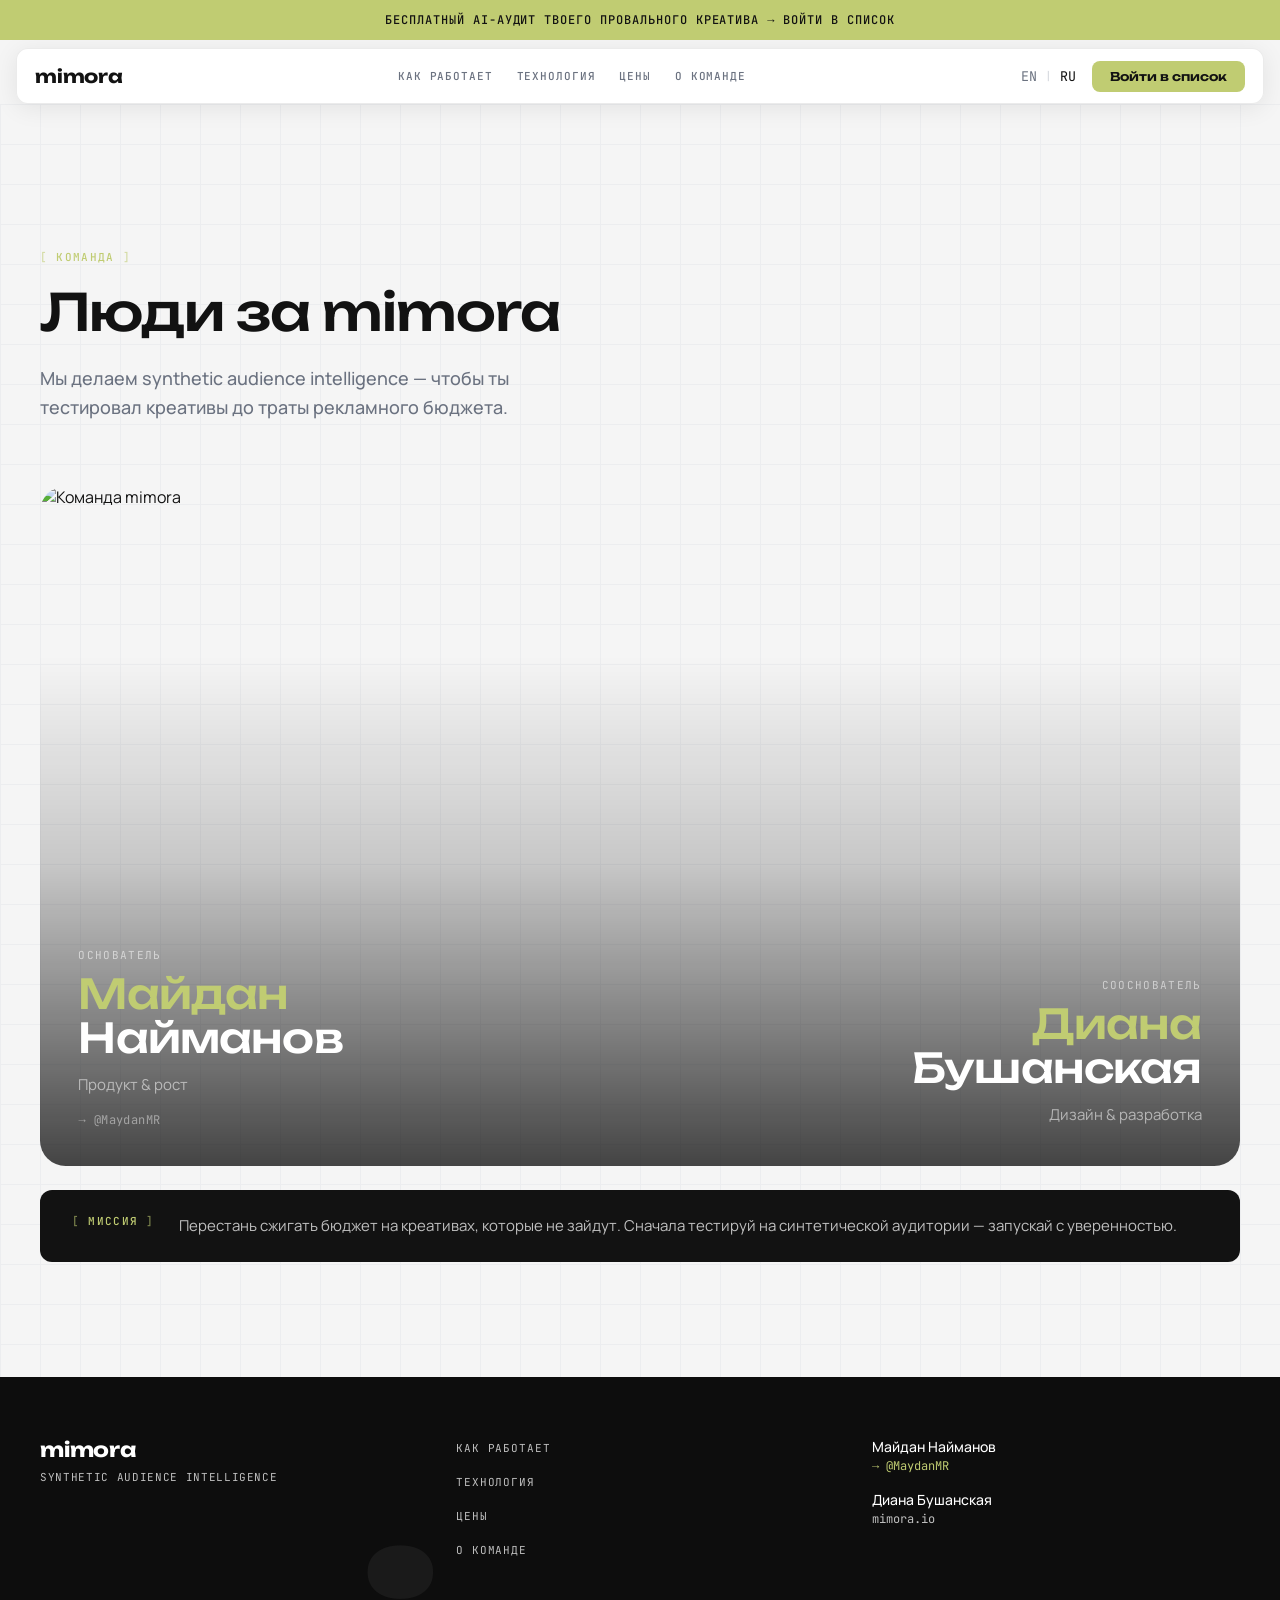
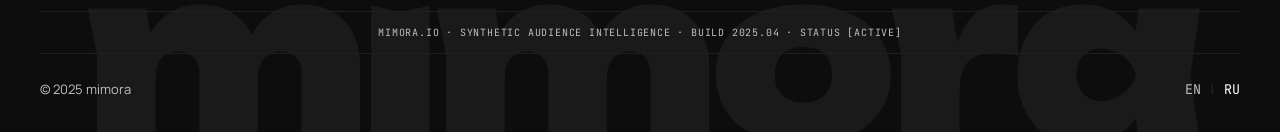
==== about.html @ 12f26afd "Initial commit: mimora landing page" ====
<!DOCTYPE html>
<html lang="ru">
<head>
  <meta charset="utf-8">
  <meta name="viewport" content="width=device-width, initial-scale=1">
  <title>mimora — О команде</title>
  <link rel="stylesheet" href="css/fonts.css">
  <link rel="stylesheet" href="css/main.css">
</head>
<body class="bg-light">
<div class="banner">
  <a href="index.html#waitlist">
    <span data-en="FREE AI AUDIT OF YOUR FAILED CREATIVE → JOIN THE WAITLIST" data-ru="БЕСПЛАТНЫЙ AI-АУДИТ ТВОЕГО ПРОВАЛЬНОГО КРЕАТИВА → ВОЙТИ В СПИСОК">БЕСПЛАТНЫЙ AI-АУДИТ ТВОЕГО ПРОВАЛЬНОГО КРЕАТИВА → ВОЙТИ В СПИСОК</span>
  </a>
</div>

<div class="nav-wrap">
  <nav class="nav light" id="nav">
    <a href="index.html" class="nav-logo">mimora</a>
    <div class="nav-links">
      <a href="index.html#solution" data-en="HOW IT WORKS" data-ru="КАК РАБОТАЕТ">КАК РАБОТАЕТ</a>
      <a href="index.html#tech" data-en="TECHNOLOGY" data-ru="ТЕХНОЛОГИЯ">ТЕХНОЛОГИЯ</a>
      <a href="index.html#pricing" data-en="PRICING" data-ru="ЦЕНЫ">ЦЕНЫ</a>
      <a href="about.html" data-en="ABOUT" data-ru="О КОМАНДЕ">О КОМАНДЕ</a>
    </div>
    <div class="nav-right">
      <div class="lang">
        <button data-lang="en">EN</button>
        <span class="sep">|</span>
        <button data-lang="ru" class="active">RU</button>
      </div>
      <a href="index.html#waitlist" class="btn-cta" data-en="Join Waitlist" data-ru="Войти в список">Войти в список</a>
    </div>
    <button class="hamburger" id="hamburger" aria-label="Меню">
      <span></span><span></span><span></span>
    </button>
  </nav>
</div>

<!-- ============ MOBILE MENU ============ -->
<div class="mobile-menu" id="mobileMenu">
  <div class="mobile-menu-header">
    <span class="mobile-menu-logo">mimora</span>
    <button class="mobile-menu-close" id="mobileMenuClose" aria-label="Закрыть">
      <svg width="12" height="12" viewBox="0 0 12 12" fill="none" stroke="currentColor" stroke-width="1.5" stroke-linecap="round">
        <line x1="1" y1="1" x2="11" y2="11"/><line x1="11" y1="1" x2="1" y2="11"/>
      </svg>
    </button>
  </div>
  <div class="mobile-menu-links">
    <a href="index.html#solution" data-en="How it works" data-ru="Как работает">Как работает</a>
    <a href="index.html#tech" data-en="Technology" data-ru="Технология">Технология</a>
    <a href="index.html#pricing" data-en="Pricing" data-ru="Цены">Цены</a>
    <a href="about.html" data-en="About" data-ru="О команде">О команде</a>
  </div>
  <div class="mobile-menu-foot">
    <div class="lang">
      <button data-lang="en">EN</button>
      <span class="sep">|</span>
      <button data-lang="ru" class="active">RU</button>
    </div>
    <a href="index.html#waitlist" class="btn-cta mobile-menu-cta" data-en="Join Waitlist" data-ru="Войти в список">Войти в список</a>
  </div>
</div>

<section class="sec-gray" data-bg="light" id="about" style="padding-top: clamp(100px, 12vw, 140px);">
  <div class="grid-bg"></div>
  <div class="container">
    <div class="team-head reveal">
      <span class="label" data-en="TEAM" data-ru="КОМАНДА">КОМАНДА</span>
      <h1 class="h-sec" data-en="People behind mimora" data-ru="Люди за mimora">Люди за mimora</h1>
      <p class="sec-sub" data-en="We build synthetic audience intelligence so you can test creatives before spending ad budget." data-ru="Мы делаем synthetic audience intelligence — чтобы ты тестировал креативы до траты рекламного бюджета.">Мы делаем synthetic audience intelligence — чтобы ты тестировал креативы до траты рекламного бюджета.</p>
    </div>

    <div class="team-photo-wrap reveal">
      <img src="assets/images/team.jpg" alt="Команда mimora" class="team-photo">
      <div class="team-photo-overlay">

        <!-- LEFT — Maydan -->
        <div class="team-photo-person">
          <span class="team-photo-label" data-en="FOUNDER" data-ru="ОСНОВАТЕЛЬ">ОСНОВАТЕЛЬ</span>
          <h2 class="team-photo-name">
            <span class="name-lime" data-en="Maydan" data-ru="Майдан">Майдан</span><br>
            <span data-en="Naimanov" data-ru="Найманов">Найманов</span>
          </h2>
          <p class="team-photo-role" data-en="Product &amp; Growth" data-ru="Продукт &amp; рост">Продукт &amp; рост</p>
          <a href="https://t.me/MaydanMR" target="_blank" rel="noopener" class="team-photo-link">→ @MaydanMR</a>
        </div>

        <!-- RIGHT — Diana -->
        <div class="team-photo-person team-photo-person--right">
          <span class="team-photo-label" data-en="CO-FOUNDER" data-ru="СООСНОВАТЕЛЬ">СООСНОВАТЕЛЬ</span>
          <h2 class="team-photo-name">
            <span class="name-lime" data-en="Diana" data-ru="Диана">Диана</span><br>
            <span data-en="Bushanskaya" data-ru="Бушанская">Бушанская</span>
          </h2>
          <p class="team-photo-role" data-en="Design &amp; Engineering" data-ru="Дизайн &amp; разработка">Дизайн &amp; разработка</p>
        </div>

      </div>
    </div>

    <div class="team-note reveal" style="transition-delay:.15s">
      <span class="label" data-en="MISSION" data-ru="МИССИЯ">МИССИЯ</span>
      <p data-en="Stop burning ad budget on creatives that fail. Test with a synthetic audience first — launch with confidence." data-ru="Перестань сжигать бюджет на креативах, которые не зайдут. Сначала тестируй на синтетической аудитории — запускай с уверенностью.">Перестань сжигать бюджет на креативах, которые не зайдут. Сначала тестируй на синтетической аудитории — запускай с уверенностью.</p>
    </div>
  </div>
</section>

<footer class="foot" data-bg="dark">
  <div class="foot-watermark"><div class="foot-watermark-text">mimora</div></div>
  <div class="container foot-inner">
    <div class="foot-top">
      <div class="foot-brand">
        <div class="logo">mimora</div>
        <div class="tag">SYNTHETIC AUDIENCE INTELLIGENCE</div>
      </div>
      <div class="foot-nav">
        <a href="index.html#solution" data-en="HOW IT WORKS" data-ru="КАК РАБОТАЕТ">КАК РАБОТАЕТ</a>
        <a href="index.html#tech" data-en="TECHNOLOGY" data-ru="ТЕХНОЛОГИЯ">ТЕХНОЛОГИЯ</a>
        <a href="index.html#pricing" data-en="PRICING" data-ru="ЦЕНЫ">ЦЕНЫ</a>
        <a href="about.html" data-en="ABOUT" data-ru="О КОМАНДЕ">О КОМАНДЕ</a>
      </div>
      <div class="foot-people">
        <div class="foot-person">
          <span class="name" data-en="Maydan Naimanov" data-ru="Майдан Найманов">Майдан Найманов</span>
          <a href="https://t.me/MaydanMR" target="_blank" rel="noopener">→ @MaydanMR</a>
        </div>
        <div class="foot-person">
          <span class="name" data-en="Diana Bushanskaya" data-ru="Диана Бушанская">Диана Бушанская</span>
          <a href="#" class="muted">mimora.io</a>
        </div>
      </div>
    </div>
    <div class="foot-strip">MIMORA.IO · SYNTHETIC AUDIENCE INTELLIGENCE · BUILD 2025.04 · STATUS [ACTIVE]</div>
    <div class="foot-bot">
      <span>© 2025 mimora</span>
      <div class="lang">
        <button data-lang="en">EN</button>
        <span class="sep">|</span>
        <button data-lang="ru" class="active">RU</button>
      </div>
    </div>
  </div>
</footer>
  <script src="js/lenis.min.js"></script>
  <script src="js/gsap.min.js"></script>
  <script src="js/ScrollTrigger.min.js"></script>
  <script src="js/main.js"></script>
</body>
</html>
---- css/fonts.css ----
/* cyrillic-ext */
@font-face {
  font-family: 'JetBrains Mono';
  font-style: normal;
  font-weight: 400;
  font-display: swap;
  src: url("../assets/fonts/jetbrains-mono-400-cyrillic-ext.woff2") format('woff2');
  unicode-range: U+0460-052F, U+1C80-1C8A, U+20B4, U+2DE0-2DFF, U+A640-A69F, U+FE2E-FE2F;
}
/* cyrillic */
@font-face {
  font-family: 'JetBrains Mono';
  font-style: normal;
  font-weight: 400;
  font-display: swap;
  src: url("../assets/fonts/jetbrains-mono-400-cyrillic.woff2") format('woff2');
  unicode-range: U+0301, U+0400-045F, U+0490-0491, U+04B0-04B1, U+2116;
}
/* greek */
@font-face {
  font-family: 'JetBrains Mono';
  font-style: normal;
  font-weight: 400;
  font-display: swap;
  src: url("../assets/fonts/jetbrains-mono-400-greek.woff2") format('woff2');
  unicode-range: U+0370-0377, U+037A-037F, U+0384-038A, U+038C, U+038E-03A1, U+03A3-03FF;
}
/* vietnamese */
@font-face {
  font-family: 'JetBrains Mono';
  font-style: normal;
  font-weight: 400;
  font-display: swap;
  src: url("../assets/fonts/jetbrains-mono-400-vietnamese.woff2") format('woff2');
  unicode-range: U+0102-0103, U+0110-0111, U+0128-0129, U+0168-0169, U+01A0-01A1, U+01AF-01B0, U+0300-0301, U+0303-0304, U+0308-0309, U+0323, U+0329, U+1EA0-1EF9, U+20AB;
}
/* latin-ext */
@font-face {
  font-family: 'JetBrains Mono';
  font-style: normal;
  font-weight: 400;
  font-display: swap;
  src: url("../assets/fonts/jetbrains-mono-400-latin-ext.woff2") format('woff2');
  unicode-range: U+0100-02BA, U+02BD-02C5, U+02C7-02CC, U+02CE-02D7, U+02DD-02FF, U+0304, U+0308, U+0329, U+1D00-1DBF, U+1E00-1E9F, U+1EF2-1EFF, U+2020, U+20A0-20AB, U+20AD-20C0, U+2113, U+2C60-2C7F, U+A720-A7FF;
}
/* latin */
@font-face {
  font-family: 'JetBrains Mono';
  font-style: normal;
  font-weight: 400;
  font-display: swap;
  src: url("../assets/fonts/jetbrains-mono-400-latin.woff2") format('woff2');
  unicode-range: U+0000-00FF, U+0131, U+0152-0153, U+02BB-02BC, U+02C6, U+02DA, U+02DC, U+0304, U+0308, U+0329, U+2000-206F, U+20AC, U+2122, U+2191, U+2193, U+2212, U+2215, U+FEFF, U+FFFD;
}
/* cyrillic-ext */
@font-face {
  font-family: 'JetBrains Mono';
  font-style: normal;
  font-weight: 500;
  font-display: swap;
  src: url("../assets/fonts/jetbrains-mono-400-cyrillic-ext.woff2") format('woff2');
  unicode-range: U+0460-052F, U+1C80-1C8A, U+20B4, U+2DE0-2DFF, U+A640-A69F, U+FE2E-FE2F;
}
/* cyrillic */
@font-face {
  font-family: 'JetBrains Mono';
  font-style: normal;
  font-weight: 500;
  font-display: swap;
  src: url("../assets/fonts/jetbrains-mono-400-cyrillic.woff2") format('woff2');
  unicode-range: U+0301, U+0400-045F, U+0490-0491, U+04B0-04B1, U+2116;
}
/* greek */
@font-face {
  font-family: 'JetBrains Mono';
  font-style: normal;
  font-weight: 500;
  font-display: swap;
  src: url("../assets/fonts/jetbrains-mono-400-greek.woff2") format('woff2');
  unicode-range: U+0370-0377, U+037A-037F, U+0384-038A, U+038C, U+038E-03A1, U+03A3-03FF;
}
/* vietnamese */
@font-face {
  font-family: 'JetBrains Mono';
  font-style: normal;
  font-weight: 500;
  font-display: swap;
  src: url("../assets/fonts/jetbrains-mono-400-vietnamese.woff2") format('woff2');
  unicode-range: U+0102-0103, U+0110-0111, U+0128-0129, U+0168-0169, U+01A0-01A1, U+01AF-01B0, U+0300-0301, U+0303-0304, U+0308-0309, U+0323, U+0329, U+1EA0-1EF9, U+20AB;
}
/* latin-ext */
@font-face {
  font-family: 'JetBrains Mono';
  font-style: normal;
  font-weight: 500;
  font-display: swap;
  src: url("../assets/fonts/jetbrains-mono-400-latin-ext.woff2") format('woff2');
  unicode-range: U+0100-02BA, U+02BD-02C5, U+02C7-02CC, U+02CE-02D7, U+02DD-02FF, U+0304, U+0308, U+0329, U+1D00-1DBF, U+1E00-1E9F, U+1EF2-1EFF, U+2020, U+20A0-20AB, U+20AD-20C0, U+2113, U+2C60-2C7F, U+A720-A7FF;
}
/* latin */
@font-face {
  font-family: 'JetBrains Mono';
  font-style: normal;
  font-weight: 500;
  font-display: swap;
  src: url("../assets/fonts/jetbrains-mono-400-latin.woff2") format('woff2');
  unicode-range: U+0000-00FF, U+0131, U+0152-0153, U+02BB-02BC, U+02C6, U+02DA, U+02DC, U+0304, U+0308, U+0329, U+2000-206F, U+20AC, U+2122, U+2191, U+2193, U+2212, U+2215, U+FEFF, U+FFFD;
}
/* cyrillic-ext */
@font-face {
  font-family: 'JetBrains Mono';
  font-style: normal;
  font-weight: 700;
  font-display: swap;
  src: url("../assets/fonts/jetbrains-mono-400-cyrillic-ext.woff2") format('woff2');
  unicode-range: U+0460-052F, U+1C80-1C8A, U+20B4, U+2DE0-2DFF, U+A640-A69F, U+FE2E-FE2F;
}
/* cyrillic */
@font-face {
  font-family: 'JetBrains Mono';
  font-style: normal;
  font-weight: 700;
  font-display: swap;
  src: url("../assets/fonts/jetbrains-mono-400-cyrillic.woff2") format('woff2');
  unicode-range: U+0301, U+0400-045F, U+0490-0491, U+04B0-04B1, U+2116;
}
/* greek */
@font-face {
  font-family: 'JetBrains Mono';
  font-style: normal;
  font-weight: 700;
  font-display: swap;
  src: url("../assets/fonts/jetbrains-mono-400-greek.woff2") format('woff2');
  unicode-range: U+0370-0377, U+037A-037F, U+0384-038A, U+038C, U+038E-03A1, U+03A3-03FF;
}
/* vietnamese */
@font-face {
  font-family: 'JetBrains Mono';
  font-style: normal;
  font-weight: 700;
  font-display: swap;
  src: url("../assets/fonts/jetbrains-mono-400-vietnamese.woff2") format('woff2');
  unicode-range: U+0102-0103, U+0110-0111, U+0128-0129, U+0168-0169, U+01A0-01A1, U+01AF-01B0, U+0300-0301, U+0303-0304, U+0308-0309, U+0323, U+0329, U+1EA0-1EF9, U+20AB;
}
/* latin-ext */
@font-face {
  font-family: 'JetBrains Mono';
  font-style: normal;
  font-weight: 700;
  font-display: swap;
  src: url("../assets/fonts/jetbrains-mono-400-latin-ext.woff2") format('woff2');
  unicode-range: U+0100-02BA, U+02BD-02C5, U+02C7-02CC, U+02CE-02D7, U+02DD-02FF, U+0304, U+0308, U+0329, U+1D00-1DBF, U+1E00-1E9F, U+1EF2-1EFF, U+2020, U+20A0-20AB, U+20AD-20C0, U+2113, U+2C60-2C7F, U+A720-A7FF;
}
/* latin */
@font-face {
  font-family: 'JetBrains Mono';
  font-style: normal;
  font-weight: 700;
  font-display: swap;
  src: url("../assets/fonts/jetbrains-mono-400-latin.woff2") format('woff2');
  unicode-range: U+0000-00FF, U+0131, U+0152-0153, U+02BB-02BC, U+02C6, U+02DA, U+02DC, U+0304, U+0308, U+0329, U+2000-206F, U+20AC, U+2122, U+2191, U+2193, U+2212, U+2215, U+FEFF, U+FFFD;
}
/* cyrillic-ext */
@font-face {
  font-family: 'Manrope';
  font-style: normal;
  font-weight: 400;
  font-display: swap;
  src: url("../assets/fonts/manrope-400-cyrillic-ext.woff2") format('woff2');
  unicode-range: U+0460-052F, U+1C80-1C8A, U+20B4, U+2DE0-2DFF, U+A640-A69F, U+FE2E-FE2F;
}
/* cyrillic */
@font-face {
  font-family: 'Manrope';
  font-style: normal;
  font-weight: 400;
  font-display: swap;
  src: url("../assets/fonts/manrope-400-cyrillic.woff2") format('woff2');
  unicode-range: U+0301, U+0400-045F, U+0490-0491, U+04B0-04B1, U+2116;
}
/* greek */
@font-face {
  font-family: 'Manrope';
  font-style: normal;
  font-weight: 400;
  font-display: swap;
  src: url("../assets/fonts/manrope-400-greek.woff2") format('woff2');
  unicode-range: U+0370-0377, U+037A-037F, U+0384-038A, U+038C, U+038E-03A1, U+03A3-03FF;
}
/* vietnamese */
@font-face {
  font-family: 'Manrope';
  font-style: normal;
  font-weight: 400;
  font-display: swap;
  src: url("../assets/fonts/manrope-400-vietnamese.woff2") format('woff2');
  unicode-range: U+0102-0103, U+0110-0111, U+0128-0129, U+0168-0169, U+01A0-01A1, U+01AF-01B0, U+0300-0301, U+0303-0304, U+0308-0309, U+0323, U+0329, U+1EA0-1EF9, U+20AB;
}
/* latin-ext */
@font-face {
  font-family: 'Manrope';
  font-style: normal;
  font-weight: 400;
  font-display: swap;
  src: url("../assets/fonts/manrope-400-latin-ext.woff2") format('woff2');
  unicode-range: U+0100-02BA, U+02BD-02C5, U+02C7-02CC, U+02CE-02D7, U+02DD-02FF, U+0304, U+0308, U+0329, U+1D00-1DBF, U+1E00-1E9F, U+1EF2-1EFF, U+2020, U+20A0-20AB, U+20AD-20C0, U+2113, U+2C60-2C7F, U+A720-A7FF;
}
/* latin */
@font-face {
  font-family: 'Manrope';
  font-style: normal;
  font-weight: 400;
  font-display: swap;
  src: url("../assets/fonts/manrope-400-latin.woff2") format('woff2');
  unicode-range: U+0000-00FF, U+0131, U+0152-0153, U+02BB-02BC, U+02C6, U+02DA, U+02DC, U+0304, U+0308, U+0329, U+2000-206F, U+20AC, U+2122, U+2191, U+2193, U+2212, U+2215, U+FEFF, U+FFFD;
}
/* cyrillic-ext */
@font-face {
  font-family: 'Manrope';
  font-style: normal;
  font-weight: 500;
  font-display: swap;
  src: url("../assets/fonts/manrope-400-cyrillic-ext.woff2") format('woff2');
  unicode-range: U+0460-052F, U+1C80-1C8A, U+20B4, U+2DE0-2DFF, U+A640-A69F, U+FE2E-FE2F;
}
/* cyrillic */
@font-face {
  font-family: 'Manrope';
  font-style: normal;
  font-weight: 500;
  font-display: swap;
  src: url("../assets/fonts/manrope-400-cyrillic.woff2") format('woff2');
  unicode-range: U+0301, U+0400-045F, U+0490-0491, U+04B0-04B1, U+2116;
}
/* greek */
@font-face {
  font-family: 'Manrope';
  font-style: normal;
  font-weight: 500;
  font-display: swap;
  src: url("../assets/fonts/manrope-400-greek.woff2") format('woff2');
  unicode-range: U+0370-0377, U+037A-037F, U+0384-038A, U+038C, U+038E-03A1, U+03A3-03FF;
}
/* vietnamese */
@font-face {
  font-family: 'Manrope';
  font-style: normal;
  font-weight: 500;
  font-display: swap;
  src: url("../assets/fonts/manrope-400-vietnamese.woff2") format('woff2');
  unicode-range: U+0102-0103, U+0110-0111, U+0128-0129, U+0168-0169, U+01A0-01A1, U+01AF-01B0, U+0300-0301, U+0303-0304, U+0308-0309, U+0323, U+0329, U+1EA0-1EF9, U+20AB;
}
/* latin-ext */
@font-face {
  font-family: 'Manrope';
  font-style: normal;
  font-weight: 500;
  font-display: swap;
  src: url("../assets/fonts/manrope-400-latin-ext.woff2") format('woff2');
  unicode-range: U+0100-02BA, U+02BD-02C5, U+02C7-02CC, U+02CE-02D7, U+02DD-02FF, U+0304, U+0308, U+0329, U+1D00-1DBF, U+1E00-1E9F, U+1EF2-1EFF, U+2020, U+20A0-20AB, U+20AD-20C0, U+2113, U+2C60-2C7F, U+A720-A7FF;
}
/* latin */
@font-face {
  font-family: 'Manrope';
  font-style: normal;
  font-weight: 500;
  font-display: swap;
  src: url("../assets/fonts/manrope-400-latin.woff2") format('woff2');
  unicode-range: U+0000-00FF, U+0131, U+0152-0153, U+02BB-02BC, U+02C6, U+02DA, U+02DC, U+0304, U+0308, U+0329, U+2000-206F, U+20AC, U+2122, U+2191, U+2193, U+2212, U+2215, U+FEFF, U+FFFD;
}
/* cyrillic-ext */
@font-face {
  font-family: 'Manrope';
  font-style: normal;
  font-weight: 600;
  font-display: swap;
  src: url("../assets/fonts/manrope-400-cyrillic-ext.woff2") format('woff2');
  unicode-range: U+0460-052F, U+1C80-1C8A, U+20B4, U+2DE0-2DFF, U+A640-A69F, U+FE2E-FE2F;
}
/* cyrillic */
@font-face {
  font-family: 'Manrope';
  font-style: normal;
  font-weight: 600;
  font-display: swap;
  src: url("../assets/fonts/manrope-400-cyrillic.woff2") format('woff2');
  unicode-range: U+0301, U+0400-045F, U+0490-0491, U+04B0-04B1, U+2116;
}
/* greek */
@font-face {
  font-family: 'Manrope';
  font-style: normal;
  font-weight: 600;
  font-display: swap;
  src: url("../assets/fonts/manrope-400-greek.woff2") format('woff2');
  unicode-range: U+0370-0377, U+037A-037F, U+0384-038A, U+038C, U+038E-03A1, U+03A3-03FF;
}
/* vietnamese */
@font-face {
  font-family: 'Manrope';
  font-style: normal;
  font-weight: 600;
  font-display: swap;
  src: url("../assets/fonts/manrope-400-vietnamese.woff2") format('woff2');
  unicode-range: U+0102-0103, U+0110-0111, U+0128-0129, U+0168-0169, U+01A0-01A1, U+01AF-01B0, U+0300-0301, U+0303-0304, U+0308-0309, U+0323, U+0329, U+1EA0-1EF9, U+20AB;
}
/* latin-ext */
@font-face {
  font-family: 'Manrope';
  font-style: normal;
  font-weight: 600;
  font-display: swap;
  src: url("../assets/fonts/manrope-400-latin-ext.woff2") format('woff2');
  unicode-range: U+0100-02BA, U+02BD-02C5, U+02C7-02CC, U+02CE-02D7, U+02DD-02FF, U+0304, U+0308, U+0329, U+1D00-1DBF, U+1E00-1E9F, U+1EF2-1EFF, U+2020, U+20A0-20AB, U+20AD-20C0, U+2113, U+2C60-2C7F, U+A720-A7FF;
}
/* latin */
@font-face {
  font-family: 'Manrope';
  font-style: normal;
  font-weight: 600;
  font-display: swap;
  src: url("../assets/fonts/manrope-400-latin.woff2") format('woff2');
  unicode-range: U+0000-00FF, U+0131, U+0152-0153, U+02BB-02BC, U+02C6, U+02DA, U+02DC, U+0304, U+0308, U+0329, U+2000-206F, U+20AC, U+2122, U+2191, U+2193, U+2212, U+2215, U+FEFF, U+FFFD;
}
/* cyrillic-ext */
@font-face {
  font-family: 'Manrope';
  font-style: normal;
  font-weight: 700;
  font-display: swap;
  src: url("../assets/fonts/manrope-400-cyrillic-ext.woff2") format('woff2');
  unicode-range: U+0460-052F, U+1C80-1C8A, U+20B4, U+2DE0-2DFF, U+A640-A69F, U+FE2E-FE2F;
}
/* cyrillic */
@font-face {
  font-family: 'Manrope';
  font-style: normal;
  font-weight: 700;
  font-display: swap;
  src: url("../assets/fonts/manrope-400-cyrillic.woff2") format('woff2');
  unicode-range: U+0301, U+0400-045F, U+0490-0491, U+04B0-04B1, U+2116;
}
/* greek */
@font-face {
  font-family: 'Manrope';
  font-style: normal;
  font-weight: 700;
  font-display: swap;
  src: url("../assets/fonts/manrope-400-greek.woff2") format('woff2');
  unicode-range: U+0370-0377, U+037A-037F, U+0384-038A, U+038C, U+038E-03A1, U+03A3-03FF;
}
/* vietnamese */
@font-face {
  font-family: 'Manrope';
  font-style: normal;
  font-weight: 700;
  font-display: swap;
  src: url("../assets/fonts/manrope-400-vietnamese.woff2") format('woff2');
  unicode-range: U+0102-0103, U+0110-0111, U+0128-0129, U+0168-0169, U+01A0-01A1, U+01AF-01B0, U+0300-0301, U+0303-0304, U+0308-0309, U+0323, U+0329, U+1EA0-1EF9, U+20AB;
}
/* latin-ext */
@font-face {
  font-family: 'Manrope';
  font-style: normal;
  font-weight: 700;
  font-display: swap;
  src: url("../assets/fonts/manrope-400-latin-ext.woff2") format('woff2');
  unicode-range: U+0100-02BA, U+02BD-02C5, U+02C7-02CC, U+02CE-02D7, U+02DD-02FF, U+0304, U+0308, U+0329, U+1D00-1DBF, U+1E00-1E9F, U+1EF2-1EFF, U+2020, U+20A0-20AB, U+20AD-20C0, U+2113, U+2C60-2C7F, U+A720-A7FF;
}
/* latin */
@font-face {
  font-family: 'Manrope';
  font-style: normal;
  font-weight: 700;
  font-display: swap;
  src: url("../assets/fonts/manrope-400-latin.woff2") format('woff2');
  unicode-range: U+0000-00FF, U+0131, U+0152-0153, U+02BB-02BC, U+02C6, U+02DA, U+02DC, U+0304, U+0308, U+0329, U+2000-206F, U+20AC, U+2122, U+2191, U+2193, U+2212, U+2215, U+FEFF, U+FFFD;
}
/* cyrillic-ext */
@font-face {
  font-family: 'Unbounded';
  font-style: normal;
  font-weight: 400;
  font-display: swap;
  src: url("../assets/fonts/unbounded-400-cyrillic-ext.woff2") format('woff2');
  unicode-range: U+0460-052F, U+1C80-1C8A, U+20B4, U+2DE0-2DFF, U+A640-A69F, U+FE2E-FE2F;
}
/* cyrillic */
@font-face {
  font-family: 'Unbounded';
  font-style: normal;
  font-weight: 400;
  font-display: swap;
  src: url("../assets/fonts/unbounded-400-cyrillic.woff2") format('woff2');
  unicode-range: U+0301, U+0400-045F, U+0490-0491, U+04B0-04B1, U+2116;
}
/* vietnamese */
@font-face {
  font-family: 'Unbounded';
  font-style: normal;
  font-weight: 400;
  font-display: swap;
  src: url("../assets/fonts/unbounded-400-vietnamese.woff2") format('woff2');
  unicode-range: U+0102-0103, U+0110-0111, U+0128-0129, U+0168-0169, U+01A0-01A1, U+01AF-01B0, U+0300-0301, U+0303-0304, U+0308-0309, U+0323, U+0329, U+1EA0-1EF9, U+20AB;
}
/* latin-ext */
@font-face {
  font-family: 'Unbounded';
  font-style: normal;
  font-weight: 400;
  font-display: swap;
  src: url("../assets/fonts/unbounded-400-latin-ext.woff2") format('woff2');
  unicode-range: U+0100-02BA, U+02BD-02C5, U+02C7-02CC, U+02CE-02D7, U+02DD-02FF, U+0304, U+0308, U+0329, U+1D00-1DBF, U+1E00-1E9F, U+1EF2-1EFF, U+2020, U+20A0-20AB, U+20AD-20C0, U+2113, U+2C60-2C7F, U+A720-A7FF;
}
/* latin */
@font-face {
  font-family: 'Unbounded';
  font-style: normal;
  font-weight: 400;
  font-display: swap;
  src: url("../assets/fonts/unbounded-400-latin.woff2") format('woff2');
  unicode-range: U+0000-00FF, U+0131, U+0152-0153, U+02BB-02BC, U+02C6, U+02DA, U+02DC, U+0304, U+0308, U+0329, U+2000-206F, U+20AC, U+2122, U+2191, U+2193, U+2212, U+2215, U+FEFF, U+FFFD;
}
/* cyrillic-ext */
@font-face {
  font-family: 'Unbounded';
  font-style: normal;
  font-weight: 500;
  font-display: swap;
  src: url("../assets/fonts/unbounded-400-cyrillic-ext.woff2") format('woff2');
  unicode-range: U+0460-052F, U+1C80-1C8A, U+20B4, U+2DE0-2DFF, U+A640-A69F, U+FE2E-FE2F;
}
/* cyrillic */
@font-face {
  font-family: 'Unbounded';
  font-style: normal;
  font-weight: 500;
  font-display: swap;
  src: url("../assets/fonts/unbounded-400-cyrillic.woff2") format('woff2');
  unicode-range: U+0301, U+0400-045F, U+0490-0491, U+04B0-04B1, U+2116;
}
/* vietnamese */
@font-face {
  font-family: 'Unbounded';
  font-style: normal;
  font-weight: 500;
  font-display: swap;
  src: url("../assets/fonts/unbounded-400-vietnamese.woff2") format('woff2');
  unicode-range: U+0102-0103, U+0110-0111, U+0128-0129, U+0168-0169, U+01A0-01A1, U+01AF-01B0, U+0300-0301, U+0303-0304, U+0308-0309, U+0323, U+0329, U+1EA0-1EF9, U+20AB;
}
/* latin-ext */
@font-face {
  font-family: 'Unbounded';
  font-style: normal;
  font-weight: 500;
  font-display: swap;
  src: url("../assets/fonts/unbounded-400-latin-ext.woff2") format('woff2');
  unicode-range: U+0100-02BA, U+02BD-02C5, U+02C7-02CC, U+02CE-02D7, U+02DD-02FF, U+0304, U+0308, U+0329, U+1D00-1DBF, U+1E00-1E9F, U+1EF2-1EFF, U+2020, U+20A0-20AB, U+20AD-20C0, U+2113, U+2C60-2C7F, U+A720-A7FF;
}
/* latin */
@font-face {
  font-family: 'Unbounded';
  font-style: normal;
  font-weight: 500;
  font-display: swap;
  src: url("../assets/fonts/unbounded-400-latin.woff2") format('woff2');
  unicode-range: U+0000-00FF, U+0131, U+0152-0153, U+02BB-02BC, U+02C6, U+02DA, U+02DC, U+0304, U+0308, U+0329, U+2000-206F, U+20AC, U+2122, U+2191, U+2193, U+2212, U+2215, U+FEFF, U+FFFD;
}
/* cyrillic-ext */
@font-face {
  font-family: 'Unbounded';
  font-style: normal;
  font-weight: 600;
  font-display: swap;
  src: url("../assets/fonts/unbounded-400-cyrillic-ext.woff2") format('woff2');
  unicode-range: U+0460-052F, U+1C80-1C8A, U+20B4, U+2DE0-2DFF, U+A640-A69F, U+FE2E-FE2F;
}
/* cyrillic */
@font-face {
  font-family: 'Unbounded';
  font-style: normal;
  font-weight: 600;
  font-display: swap;
  src: url("../assets/fonts/unbounded-400-cyrillic.woff2") format('woff2');
  unicode-range: U+0301, U+0400-045F, U+0490-0491, U+04B0-04B1, U+2116;
}
/* vietnamese */
@font-face {
  font-family: 'Unbounded';
  font-style: normal;
  font-weight: 600;
  font-display: swap;
  src: url("../assets/fonts/unbounded-400-vietnamese.woff2") format('woff2');
  unicode-range: U+0102-0103, U+0110-0111, U+0128-0129, U+0168-0169, U+01A0-01A1, U+01AF-01B0, U+0300-0301, U+0303-0304, U+0308-0309, U+0323, U+0329, U+1EA0-1EF9, U+20AB;
}
/* latin-ext */
@font-face {
  font-family: 'Unbounded';
  font-style: normal;
  font-weight: 600;
  font-display: swap;
  src: url("../assets/fonts/unbounded-400-latin-ext.woff2") format('woff2');
  unicode-range: U+0100-02BA, U+02BD-02C5, U+02C7-02CC, U+02CE-02D7, U+02DD-02FF, U+0304, U+0308, U+0329, U+1D00-1DBF, U+1E00-1E9F, U+1EF2-1EFF, U+2020, U+20A0-20AB, U+20AD-20C0, U+2113, U+2C60-2C7F, U+A720-A7FF;
}
/* latin */
@font-face {
  font-family: 'Unbounded';
  font-style: normal;
  font-weight: 600;
  font-display: swap;
  src: url("../assets/fonts/unbounded-400-latin.woff2") format('woff2');
  unicode-range: U+0000-00FF, U+0131, U+0152-0153, U+02BB-02BC, U+02C6, U+02DA, U+02DC, U+0304, U+0308, U+0329, U+2000-206F, U+20AC, U+2122, U+2191, U+2193, U+2212, U+2215, U+FEFF, U+FFFD;
}
/* cyrillic-ext */
@font-face {
  font-family: 'Unbounded';
  font-style: normal;
  font-weight: 700;
  font-display: swap;
  src: url("../assets/fonts/unbounded-400-cyrillic-ext.woff2") format('woff2');
  unicode-range: U+0460-052F, U+1C80-1C8A, U+20B4, U+2DE0-2DFF, U+A640-A69F, U+FE2E-FE2F;
}
/* cyrillic */
@font-face {
  font-family: 'Unbounded';
  font-style: normal;
  font-weight: 700;
  font-display: swap;
  src: url("../assets/fonts/unbounded-400-cyrillic.woff2") format('woff2');
  unicode-range: U+0301, U+0400-045F, U+0490-0491, U+04B0-04B1, U+2116;
}
/* vietnamese */
@font-face {
  font-family: 'Unbounded';
  font-style: normal;
  font-weight: 700;
  font-display: swap;
  src: url("../assets/fonts/unbounded-400-vietnamese.woff2") format('woff2');
  unicode-range: U+0102-0103, U+0110-0111, U+0128-0129, U+0168-0169, U+01A0-01A1, U+01AF-01B0, U+0300-0301, U+0303-0304, U+0308-0309, U+0323, U+0329, U+1EA0-1EF9, U+20AB;
}
/* latin-ext */
@font-face {
  font-family: 'Unbounded';
  font-style: normal;
  font-weight: 700;
  font-display: swap;
  src: url("../assets/fonts/unbounded-400-latin-ext.woff2") format('woff2');
  unicode-range: U+0100-02BA, U+02BD-02C5, U+02C7-02CC, U+02CE-02D7, U+02DD-02FF, U+0304, U+0308, U+0329, U+1D00-1DBF, U+1E00-1E9F, U+1EF2-1EFF, U+2020, U+20A0-20AB, U+20AD-20C0, U+2113, U+2C60-2C7F, U+A720-A7FF;
}
/* latin */
@font-face {
  font-family: 'Unbounded';
  font-style: normal;
  font-weight: 700;
  font-display: swap;
  src: url("../assets/fonts/unbounded-400-latin.woff2") format('woff2');
  unicode-range: U+0000-00FF, U+0131, U+0152-0153, U+02BB-02BC, U+02C6, U+02DA, U+02DC, U+0304, U+0308, U+0329, U+2000-206F, U+20AC, U+2122, U+2191, U+2193, U+2212, U+2215, U+FEFF, U+FFFD;
}
/* cyrillic-ext */
@font-face {
  font-family: 'Unbounded';
  font-style: normal;
  font-weight: 800;
  font-display: swap;
  src: url("../assets/fonts/unbounded-400-cyrillic-ext.woff2") format('woff2');
  unicode-range: U+0460-052F, U+1C80-1C8A, U+20B4, U+2DE0-2DFF, U+A640-A69F, U+FE2E-FE2F;
}
/* cyrillic */
@font-face {
  font-family: 'Unbounded';
  font-style: normal;
  font-weight: 800;
  font-display: swap;
  src: url("../assets/fonts/unbounded-400-cyrillic.woff2") format('woff2');
  unicode-range: U+0301, U+0400-045F, U+0490-0491, U+04B0-04B1, U+2116;
}
/* vietnamese */
@font-face {
  font-family: 'Unbounded';
  font-style: normal;
  font-weight: 800;
  font-display: swap;
  src: url("../assets/fonts/unbounded-400-vietnamese.woff2") format('woff2');
  unicode-range: U+0102-0103, U+0110-0111, U+0128-0129, U+0168-0169, U+01A0-01A1, U+01AF-01B0, U+0300-0301, U+0303-0304, U+0308-0309, U+0323, U+0329, U+1EA0-1EF9, U+20AB;
}
/* latin-ext */
@font-face {
  font-family: 'Unbounded';
  font-style: normal;
  font-weight: 800;
  font-display: swap;
  src: url("../assets/fonts/unbounded-400-latin-ext.woff2") format('woff2');
  unicode-range: U+0100-02BA, U+02BD-02C5, U+02C7-02CC, U+02CE-02D7, U+02DD-02FF, U+0304, U+0308, U+0329, U+1D00-1DBF, U+1E00-1E9F, U+1EF2-1EFF, U+2020, U+20A0-20AB, U+20AD-20C0, U+2113, U+2C60-2C7F, U+A720-A7FF;
}
/* latin */
@font-face {
  font-family: 'Unbounded';
  font-style: normal;
  font-weight: 800;
  font-display: swap;
  src: url("../assets/fonts/unbounded-400-latin.woff2") format('woff2');
  unicode-range: U+0000-00FF, U+0131, U+0152-0153, U+02BB-02BC, U+02C6, U+02DA, U+02DC, U+0304, U+0308, U+0329, U+2000-206F, U+20AC, U+2122, U+2191, U+2193, U+2212, U+2215, U+FEFF, U+FFFD;
}
/* cyrillic-ext */
@font-face {
  font-family: 'Unbounded';
  font-style: normal;
  font-weight: 900;
  font-display: swap;
  src: url("../assets/fonts/unbounded-400-cyrillic-ext.woff2") format('woff2');
  unicode-range: U+0460-052F, U+1C80-1C8A, U+20B4, U+2DE0-2DFF, U+A640-A69F, U+FE2E-FE2F;
}
/* cyrillic */
@font-face {
  font-family: 'Unbounded';
  font-style: normal;
  font-weight: 900;
  font-display: swap;
  src: url("../assets/fonts/unbounded-400-cyrillic.woff2") format('woff2');
  unicode-range: U+0301, U+0400-045F, U+0490-0491, U+04B0-04B1, U+2116;
}
/* vietnamese */
@font-face {
  font-family: 'Unbounded';
  font-style: normal;
  font-weight: 900;
  font-display: swap;
  src: url("../assets/fonts/unbounded-400-vietnamese.woff2") format('woff2');
  unicode-range: U+0102-0103, U+0110-0111, U+0128-0129, U+0168-0169, U+01A0-01A1, U+01AF-01B0, U+0300-0301, U+0303-0304, U+0308-0309, U+0323, U+0329, U+1EA0-1EF9, U+20AB;
}
/* latin-ext */
@font-face {
  font-family: 'Unbounded';
  font-style: normal;
  font-weight: 900;
  font-display: swap;
  src: url("../assets/fonts/unbounded-400-latin-ext.woff2") format('woff2');
  unicode-range: U+0100-02BA, U+02BD-02C5, U+02C7-02CC, U+02CE-02D7, U+02DD-02FF, U+0304, U+0308, U+0329, U+1D00-1DBF, U+1E00-1E9F, U+1EF2-1EFF, U+2020, U+20A0-20AB, U+20AD-20C0, U+2113, U+2C60-2C7F, U+A720-A7FF;
}
/* latin */
@font-face {
  font-family: 'Unbounded';
  font-style: normal;
  font-weight: 900;
  font-display: swap;
  src: url("../assets/fonts/unbounded-400-latin.woff2") format('woff2');
  unicode-range: U+0000-00FF, U+0131, U+0152-0153, U+02BB-02BC, U+02C6, U+02DA, U+02DC, U+0304, U+0308, U+0329, U+2000-206F, U+20AC, U+2122, U+2191, U+2193, U+2212, U+2215, U+FEFF, U+FFFD;
}
---- css/main.css ----
*{box-sizing:border-box;margin:0;padding:0}
html{overflow-x:hidden}
html,body{height:auto}

/* Custom scrollbar — brand palette */
::-webkit-scrollbar{width:8px;height:8px}
::-webkit-scrollbar-track{background:#121212}
::-webkit-scrollbar-thumb{background:#C0CC72;border-radius:4px}
::-webkit-scrollbar-thumb:hover{background:#d4e088}
html{scrollbar-width:thin;scrollbar-color:#C0CC72 #121212}

/* Lenis */
html.lenis,html.lenis body{height:auto}
.lenis.lenis-smooth{scroll-behavior:auto !important}
.lenis.lenis-smooth [data-lenis-prevent]{overscroll-behavior:contain}
.lenis.lenis-stopped{overflow:hidden}
.lenis.lenis-scrolling iframe{pointer-events:none}
body{
  font-family:'Manrope',system-ui,sans-serif;
  background:#121212;color:#fff;
  -webkit-font-smoothing:antialiased;
  text-rendering:optimizeLegibility;
}
body.bg-light{background:var(--bg-light)}
img{max-width:100%;display:block}
button,input,select{font-family:inherit;border:none;outline:none;background:none;color:inherit}
a{color:inherit;text-decoration:none}

/* ============ TOKENS ============ */
:root{
  --bg-dark:#121212;
  --bg-darker:#0d0d0d;
  --bg-card:#1a1a1a;
  --border-dark:#2a2a2a;
  --gray-on-dark:#BFBFBF;
  --bg-white:#fff;
  --bg-light:#F5F5F5;
  --text-dark:#121212;
  --text-mute:#6b7280;
  --border-light:#e5e7eb;
  --lime:#C0CC72;
  --u:'Unbounded',sans-serif;
  --m:'Manrope',sans-serif;
  --mono:'JetBrains Mono',monospace;
  --section-pad: clamp(60px, 9vw, 120px);
  --container: min(1200px, calc(100vw - 80px));
}

.container{width:var(--container);margin:0 auto;position:relative}

@media (max-width: 768px){
  :root{ --container: calc(100vw - 40px); }
}

.label{
  font-family:var(--mono);font-weight:500;
  font-size:11px;letter-spacing:.12em;
  text-transform:uppercase;color:var(--lime);
  display:inline-flex;align-items:center;gap:8px;
}
.label::before{content:'[';opacity:.6}
.label::after{content:']';opacity:.6}

h1,h2,h3,h4{font-family:var(--u);font-weight:500;line-height:1.1;letter-spacing:-.02em}

/* Section headings (h2) — not Hero h1 */
h2,.h-sec{
  font-size:clamp(36px,4vw,56px);
  font-weight:500;
  letter-spacing:-.02em;
  line-height:1.1;
}

/* Subsection headings (h3 in cards/blocks) */
section h3,
h2.team-name,
.prob-title,
.how-title,
.tech-block-t,
.step-title,
.flow-title,
.who-t,
.team-name{
  font-size:clamp(18px,1.5vw,22px);
  font-weight:500;
}

.lime{color:var(--lime)}

p{line-height:1.7}

/* ============ TOP BANNER ============ */
.banner{
  background:var(--lime);color:var(--text-dark);
  height:40px;display:flex;align-items:center;justify-content:center;
  font-family:var(--mono);font-weight:500;font-size:12px;
  letter-spacing:.08em;text-transform:uppercase;
  text-align:center;padding:0 16px;
  position:relative;z-index:101;
}
.banner a{color:inherit;font-weight:500}
.banner a:hover{text-decoration:underline}

/* ============ NAV ============ */
.nav-wrap{position:sticky;top:8px;z-index:100;padding:0 16px;margin-top:8px}
.nav{
  display:flex;align-items:center;justify-content:space-between;
  height:56px;padding:0 18px;
  border-radius:12px;
  background:rgba(18,18,18,.9);
  backdrop-filter:blur(20px);-webkit-backdrop-filter:blur(20px);
  border:1px solid rgba(255,255,255,.08);
  box-shadow:0 4px 24px rgba(0,0,0,.3);
  transition:background .25s, border-color .25s, box-shadow .25s, color .25s;
}
.nav.light{
  background:rgba(255,255,255,.92);
  border-color:rgba(0,0,0,.08);
  box-shadow:0 4px 24px rgba(0,0,0,.08);
  color:var(--text-dark);
}
.nav-logo{font-family:var(--u);font-weight:700;font-size:18px;color:#fff;letter-spacing:-.01em}
.nav.light .nav-logo{color:var(--text-dark)}
.nav-links{display:flex;align-items:center;gap:24px}
.nav-links a{
  font-family:var(--mono);font-weight:500;font-size:11px;
  letter-spacing:.08em;text-transform:uppercase;
  color:var(--gray-on-dark);transition:color .2s;
}
.nav-links a:hover{color:#fff}
.nav.light .nav-links a{color:var(--text-mute)}
.nav.light .nav-links a:hover{color:var(--text-dark)}
.nav-right{display:flex;align-items:center;gap:16px}
.lang{display:flex;align-items:center;gap:8px;font-family:var(--mono);font-size:11px}
.lang button{cursor:pointer;color:var(--gray-on-dark);padding:2px 0}
.lang .sep{color:#2a2a2a}
.lang button.active{color:#fff}
.nav.light .lang button{color:var(--text-mute)}
.nav.light .lang .sep{color:#d1d5db}
.nav.light .lang button.active{color:var(--text-dark)}
.btn-cta{
  background:var(--lime);color:var(--text-dark);
  font-family:var(--u);font-weight:600;font-size:12px;
  padding:8px 18px;border-radius:8px;cursor:pointer;
  transition:background .2s;
}
.btn-cta:hover{background:#fff}
/* ============ HAMBURGER ============ */
.hamburger{
  display:none;
  flex-direction:column;
  justify-content:center;
  gap:5px;
  width:36px;height:36px;
  padding:6px;
  cursor:pointer;
  border-radius:8px;
  transition:background .2s;
  flex-shrink:0;
}
.hamburger:hover{background:rgba(255,255,255,.08)}
.nav.light .hamburger:hover{background:rgba(0,0,0,.06)}
.hamburger span{
  display:block;width:18px;height:2px;
  background:#fff;border-radius:2px;
  transition:transform .3s, opacity .3s;
  transform-origin:center;
}
.nav.light .hamburger span{background:var(--text-dark)}
.hamburger.open span:nth-child(1){transform:translateY(7px) rotate(45deg)}
.hamburger.open span:nth-child(2){opacity:0;transform:scaleX(0)}
.hamburger.open span:nth-child(3){transform:translateY(-7px) rotate(-45deg)}

/* ============ MOBILE MENU ============ */
.mobile-menu{
  display:flex;
  position:fixed;
  inset:0;
  z-index:99;
  background:rgba(10,10,10,.98);
  backdrop-filter:blur(24px);-webkit-backdrop-filter:blur(24px);
  flex-direction:column;
  justify-content:space-between;
  padding:0 24px 48px;
  opacity:0;
  visibility:hidden;
  pointer-events:none;
  transition:opacity .25s ease, visibility .25s ease;
}
.mobile-menu.open{
  opacity:1;
  visibility:visible;
  pointer-events:all;
}
.mobile-menu-header{
  display:flex;
  align-items:center;
  justify-content:space-between;
  height:72px;
  flex-shrink:0;
}
.mobile-menu-logo{
  font-family:var(--u);
  font-weight:700;
  font-size:18px;
  color:#fff;
  letter-spacing:-.01em;
}
.mobile-menu-close{
  display:flex;align-items:center;justify-content:center;
  width:36px;height:36px;
  border-radius:50%;
  border:1px solid rgba(255,255,255,.12);
  color:rgba(255,255,255,.6);
  font-size:14px;
  line-height:36px;
  padding:0;
  cursor:pointer;
  transition:border-color .2s, color .2s;
  background:none;
  font-family:var(--mono);
  letter-spacing:0;
}
.mobile-menu-close:hover{border-color:rgba(255,255,255,.4);color:#fff}
.mobile-menu-links{
  display:flex;
  flex-direction:column;
  gap:0;
}
.mobile-menu-links a{
  font-family:var(--mono);
  font-size:11px;
  font-weight:500;
  letter-spacing:.1em;
  text-transform:uppercase;
  color:rgba(255,255,255,.45);
  padding:18px 0;
  border-bottom:1px solid rgba(255,255,255,.07);
  display:flex;
  align-items:center;
  justify-content:space-between;
  transition:color .2s;
}
.mobile-menu-links a::after{
  content:'→';
  opacity:0;
  transform:translateX(-6px);
  transition:opacity .2s, transform .2s;
}
.mobile-menu-links a:active{color:var(--lime)}
.mobile-menu-links a:active::after{opacity:1;transform:translateX(0)}
.mobile-menu-links a:last-child{border-bottom:none}
.mobile-menu-foot{
  display:flex;
  align-items:center;
  justify-content:space-between;
  gap:16px;
  padding-top:16px;
  border-top:1px solid rgba(255,255,255,.07);
}
.mobile-menu-foot .lang button{color:rgba(255,255,255,.4);font-size:11px;letter-spacing:.06em}
.mobile-menu-foot .lang button.active{color:#fff}
.mobile-menu-foot .lang .sep{color:rgba(255,255,255,.15)}
.mobile-menu-cta{
  font-size:12px;
  padding:10px 20px;
  border-radius:8px;
}

/* ============ HERO ============ */
.hero{
  background:var(--bg-dark);
  min-height:100vh;
  display:flex;align-items:center;justify-content:center;
  padding:120px 0 80px;
  position:relative;overflow:hidden;
  background-image:radial-gradient(circle, #1f1f1f 1px, transparent 1px);
  background-size:28px 28px;
}
.hero-canvas-wrap{position:absolute;inset:0;pointer-events:none;z-index:0}
.hero-canvas{width:100%;height:100%;display:block;opacity:.85}
.hero-inner{
  position:relative;z-index:1;
  width:100%;
  display:flex;flex-direction:column;align-items:flex-start;
  text-align:left;
}
.hero-split{
  width:100%;
  display:grid;
  grid-template-columns:minmax(0,1fr) auto minmax(0,1.2fr);
  gap:clamp(28px,4vw,56px);
  align-items:center;
}
.hero-split-left{align-self:center}
.hero-split-divider{
  width:1px;
  align-self:stretch;
  min-height:clamp(120px,18vh,200px);
  background:linear-gradient(
    to bottom,
    rgba(255,255,255,0) 0%,
    rgba(255,255,255,0.12) 20%,
    rgba(255,255,255,0.12) 80%,
    rgba(255,255,255,0) 100%
  );
  flex-shrink:0;
}
.hero-split-right{
  display:flex;flex-direction:column;align-items:flex-start;
  gap:0;
}
.hero-split-right > .label{margin-bottom:24px}
.hero h1.h-hero{
  font-family:var(--u);font-weight:600;
  font-size:clamp(44px,5vw,76px);
  line-height:.98;letter-spacing:-.025em;
}
.hero-h{margin-top:0;max-width:11ch}
.hero-h .l1{color:#fff;display:block}
.hero-h .l2{color:var(--lime);display:block}
.hero-sub{
  font-family:var(--m);font-size:clamp(16px,1.5vw,19px);line-height:1.6;
  color:rgba(255,255,255,.75);max-width:540px;margin:0;
}
.hero-ctas{display:flex;gap:14px;margin-top:28px;align-items:center;flex-wrap:wrap;justify-content:flex-start}
.btn-primary{
  background:var(--lime);color:var(--text-dark);
  font-family:var(--u);font-weight:600;font-size:13px;
  padding:13px 24px;border-radius:8px;cursor:pointer;
  transition:background .2s,transform .15s;
  display:inline-flex;align-items:center;gap:6px;
}
.btn-primary:hover{background:#fff}
.btn-ghost{
  background:transparent;color:var(--gray-on-dark);
  font-family:var(--m);font-weight:500;font-size:14px;
  padding:13px 0;cursor:pointer;transition:color .2s;
  display:inline-flex;align-items:center;gap:6px;
}
.btn-ghost:hover{color:#fff}
.hero-metric{
  font-family:var(--mono);font-size:11px;color:var(--gray-on-dark);
  margin-top:20px;letter-spacing:.06em;
}
.hero-live{
  display:flex;align-items:center;justify-content:flex-start;gap:10px;
  margin-top:16px;
  font-family:var(--mono);font-size:12px;
  color:rgba(255,255,255,.5);letter-spacing:.05em;
}
.hero-live .live-dot{
  width:6px;height:6px;border-radius:50%;
  background:var(--lime);
  animation:lime-pulse 1.5s ease-in-out infinite;
}

@media (max-width: 900px){
  .hero-split{
    grid-template-columns:1fr;
    gap:28px;
  }
  .hero-split-divider{
    width:100%;
    height:1px;
    min-height:0;
    background:linear-gradient(
      to right,
      rgba(255,255,255,0) 0%,
      rgba(255,255,255,0.12) 20%,
      rgba(255,255,255,0.12) 80%,
      rgba(255,255,255,0) 100%
    );
  }
  .hero-h{max-width:none}
}
@media (max-width: 768px){
  .hero{padding:100px 24px 60px}
  .hero-sub{font-size:16px}
}

section{padding:var(--section-pad) 0;position:relative;overflow:hidden}
.sec-dark{background:var(--bg-dark);color:#fff}
.sec-white{background:#fff;color:var(--text-dark)}
.sec-gray{background:var(--bg-light);color:var(--text-dark)}

.grid-bg{
  position:absolute;inset:0;pointer-events:none;
  background-image:
    linear-gradient(to right, var(--border-light) 1px, transparent 1px),
    linear-gradient(to bottom, var(--border-light) 1px, transparent 1px);
  background-size:40px 40px;
  opacity:.55;
}

.sec-num{
  position:absolute;font-family:var(--u);font-weight:900;
  font-size:180px;color:#1a1a1a;line-height:1;
  top:40px;right:5%;pointer-events:none;user-select:none;
  letter-spacing:-.04em;
}

/* ============ PROBLEM ============ */
.problem-grid{display:grid;grid-template-columns:40% 60%;gap:80px;align-items:flex-start;position:relative;z-index:1}
.problem-left .h-sec{margin-top:18px;color:var(--text-dark);max-width:380px}
.problem-items{display:flex;flex-direction:column}
.prob-item{
  display:block;
  border-top:1px solid var(--border-light);
  padding:32px 0;
}
.prob-num{font-family:var(--mono);font-weight:700;font-size:48px;color:var(--lime);line-height:1}
.prob-title{color:var(--text-dark);margin-bottom:10px;line-height:1.2}
.prob-body{font-family:var(--m);font-size:15px;color:var(--text-mute);line-height:1.65;max-width:520px}

/* ============ SOLUTION ============ */
.sec-center{text-align:center;position:relative;z-index:1}
.sec-center .h-sec{margin-top:18px;max-width:900px;margin-left:auto;margin-right:auto}
.sec-sub{font-family:var(--m);font-weight:500;font-size:18px;color:var(--gray-on-dark);max-width:560px;margin:20px auto 0;line-height:1.6}
.sec-white .sec-sub,.sec-gray .sec-sub{color:var(--text-mute)}

/* ============ SOLUTION / HOW IT WORKS (scroll-pinned, layered) ============ */
.how-it-works{
  height:400vh;position:relative;background:var(--bg-dark);
  padding:0;overflow:visible;
}
.how-sticky{
  position:sticky;top:0;height:100vh;
  display:flex;align-items:center;justify-content:center;
  overflow:hidden;
}
.how-grid{
  display:grid;grid-template-columns:1fr 1.3fr;gap:80px;
  width:100%;max-width:1280px;margin:0 auto;
  padding:0 48px;align-items:center;position:relative;
}

/* Left column: text */
.how-text{position:relative;min-height:320px}
.how-step{
  position:absolute;inset:0;opacity:0;
  transform:translateY(20px);
  transition:opacity .5s ease, transform .5s ease;
}
.how-step.active{opacity:1;transform:translateY(0)}
.how-label{
  font-family:var(--mono);font-weight:500;font-size:13px;
  letter-spacing:.08em;text-transform:uppercase;
  color:var(--gray-on-dark);
  margin-bottom:24px;display:block;
}
.how-title{
  color:#fff;margin:0 0 20px;max-width:18ch;line-height:1.2;
}
.how-body{
  font-family:var(--m);font-size:17px;line-height:1.6;
  color:var(--gray-on-dark);max-width:480px;margin:0;
}

/* Right column: layered scene */
.how-scene{
  position:relative;width:100%;height:600px;
  perspective:1400px;
}
.scene-group{
  position:absolute;inset:0;opacity:0;
  pointer-events:none;
  transition:opacity .6s cubic-bezier(.22,1,.36,1);
}
.scene-group.active{opacity:1;pointer-events:auto}

.card{
  position:absolute;
  background:#161616;
  border:0.5px solid rgba(255,255,255,.08);
  border-radius:14px;
  padding:16px 18px;
  color:#fff;
  font-size:14px;
  font-family:var(--m);
  backdrop-filter:blur(8px);
  box-shadow:0 20px 60px rgba(0,0,0,.4);
  transition:transform .7s cubic-bezier(.22,1,.36,1),
              opacity .7s cubic-bezier(.22,1,.36,1),
              filter .7s cubic-bezier(.22,1,.36,1);
}

.card-main{
  width:460px;min-height:340px;
  top:50%;left:50%;
  transform:translate(-50%,-50%) scale(1);
  padding:0;overflow:hidden;
  z-index:10;
}
.card-main .card-header{
  background:var(--lime);color:#0F0F0F;
  padding:10px 18px;
  font-family:var(--mono);font-size:12px;
  letter-spacing:.1em;font-weight:500;
}
.card-main .card-body{
  padding:28px;min-height:280px;
  display:flex;flex-direction:column;
  align-items:center;justify-content:center;gap:12px;
}
.card-main.card-screenshot .card-body{padding:0;min-height:0}
.card-main .card-img{width:100%;aspect-ratio:16/10;overflow:hidden}
.card-main .card-img img{width:100%;height:100%;object-fit:cover;display:block}

/* Dropzone */
.card-dropzone .dropzone-text{
  color:rgba(255,255,255,.6);font-size:14px;margin-top:8px;
}
.card-dropzone .dropzone-progress{
  margin-top:24px;display:flex;align-items:center;gap:12px;
  background:rgba(255,255,255,.04);
  padding:10px 16px;border-radius:8px;
  font-family:var(--mono);font-size:12px;
  color:rgba(255,255,255,.7);
}
.card-dropzone .check{color:var(--lime);font-size:14px}

/* Aux cards: positioned relative to center via CSS vars */
.card-aux{
  top:50%;left:50%;
  transform:translate(calc(-50% + var(--x,0px)), calc(-50% + var(--y,0px))) rotate(var(--rot,0deg)) scale(1);
  font-size:13px;z-index:5;
}

.card-filter{
  font-family:var(--mono);font-size:12px;
  color:rgba(255,255,255,.85);padding:10px 14px;
}
.card-tag{
  font-family:var(--mono);font-size:12px;
  letter-spacing:.05em;color:rgba(255,255,255,.7);
  padding:8px 14px;
}
.card-meta{
  font-family:var(--mono);font-size:12px;
  color:rgba(255,255,255,.6);padding:8px 14px;
}
.card-timer{
  font-family:var(--mono);font-size:12px;
  color:rgba(255,255,255,.7);
  display:flex;align-items:center;gap:10px;
}
.dot-live{
  width:6px;height:6px;background:var(--lime);
  border-radius:50%;flex-shrink:0;
  animation:lime-pulse 1.5s ease-in-out infinite;
}
@keyframes lime-pulse{
  0%,100%{opacity:1}
  50%{opacity:.3}
}

/* Metric (step 2) */
.card-metric{
  display:flex;flex-direction:column;gap:2px;
  padding:12px 16px;
}
.card-metric strong{
  font-family:var(--u);font-weight:500;font-size:28px;
  color:var(--lime);line-height:1;
}
.card-metric span{
  font-family:var(--mono);font-size:11px;
  color:rgba(255,255,255,.55);letter-spacing:.04em;
}

/* Score (step 3) */
.card-score{display:flex;flex-direction:column;gap:4px;padding:12px 16px}
.card-score .score-label{
  font-family:var(--mono);font-size:10px;
  color:rgba(255,255,255,.5);letter-spacing:.1em;
}
.card-score strong{
  font-family:var(--u);font-weight:500;font-size:32px;color:var(--lime);
}

/* Quote (step 3) */
.card-quote{
  font-style:italic;color:rgba(255,255,255,.85);
  max-width:210px;font-size:13px;line-height:1.4;
  padding:12px 16px;
}
.card-quote .quote-mark{
  color:var(--lime);font-size:22px;font-style:normal;
  margin-right:4px;vertical-align:-4px;
}

/* Growth (step 4) */
.card-growth{display:flex;flex-direction:column;gap:6px;padding:12px 16px}
.card-growth .growth-label{
  font-family:var(--mono);font-size:10px;
  letter-spacing:.1em;color:rgba(255,255,255,.5);
}
.card-growth .growth-row{display:flex;align-items:baseline;gap:6px}
.card-growth strong{
  font-family:var(--u);font-weight:500;font-size:22px;
}
.card-growth .hi{color:var(--lime)}
.card-growth .arrow{color:rgba(255,255,255,.4)}

/* Before/After (step 4) */
.card-ba{
  display:flex;flex-direction:column;gap:6px;
  max-width:220px;font-size:13px;padding:12px 16px;
}
.card-ba .ba-before{color:rgba(255,255,255,.4);text-decoration:line-through}
.card-ba .ba-arrow{color:var(--lime);text-align:center;font-size:14px}
.card-ba .ba-after{color:#fff;font-weight:500}

.card-version{
  font-family:var(--mono);font-size:12px;
  color:rgba(255,255,255,.7);
  display:flex;align-items:center;gap:10px;
}

/* Progress dots */
.how-progress{
  position:absolute;bottom:-60px;left:50%;
  transform:translateX(-50%);
  display:flex;gap:10px;
}
.how-progress .dot{
  width:8px;height:8px;border-radius:50%;
  background:rgba(255,255,255,.15);
  transition:background .3s, transform .3s;
}
.how-progress .dot.active{background:var(--lime);transform:scale(1.3)}

/* Mobile: keep 400vh + sticky pin, compact scene strip on top */
@media (max-width:900px){
  .how-sticky{
    align-items:stretch;
    overflow:hidden;
    top:72px;                        /* below the sticky nav */
    height:calc(100vh - 72px);
  }
  .how-grid{
    grid-template-columns:1fr;
    grid-template-rows:300px 1fr;
    gap:0;
    padding:0;
    height:100%;
    align-items:stretch;
  }

  /* ── Scene: compact strip at the top ── */
  .how-scene{
    grid-row:1;
    height:300px;
    width:100%;
    border-radius:0 0 14px 14px;
    overflow:hidden;
    background:#111;
    border:none;
    border-bottom:0.5px solid rgba(255,255,255,.08);
    position:relative;
    margin-top:12px;
  }
  /* Hide floating aux cards on mobile */
  .card-aux{display:none}
  /* Main card: fill the scene */
  .card-main{
    width:85% !important;
    min-height:0 !important;
    max-width:85% !important;
    max-height:268px !important;
    box-shadow:0 16px 48px rgba(0,0,0,.5);
  }
  .card-main .card-body{
    min-height:0 !important;
    padding:0 !important;
  }
  .card-main .card-img img,
  .card-main .card-body.card-img img{
    max-height:232px;
    object-fit:cover;
    width:100%;
  }

  /* ── Text: remaining viewport height ── */
  .how-text{
    grid-row:2;
    min-height:0;
    height:100%;
    position:relative;
    padding:28px 24px 24px;
  }
  .how-step{
    position:absolute;
    inset:0;
    display:flex;flex-direction:column;justify-content:center;gap:12px;
    padding:28px 24px;
  }
  .how-label{font-size:11px;margin-bottom:6px}
  .how-title{font-size:clamp(20px,5.5vw,28px);max-width:none;line-height:1.2}
  .how-body{font-size:15px;line-height:1.55;max-width:none}

  /* Progress dots: horizontal row at bottom of text area */
  .how-progress{
    display:flex;
    flex-direction:row;
    gap:8px;
    position:absolute;
    bottom:24px;
    left:24px;
    right:auto;
    top:auto;
  }
}

/* ============ SOLUTION / FLOW (legacy) ============ */
.flow-head{margin-bottom:80px;max-width:880px}
.flow-head .h-sec{color:#fff}
.flow-steps{display:flex;flex-direction:column;gap:120px}
.flow-step{
  display:grid;
  grid-template-columns: minmax(0, 40%) minmax(0, 60%);
  gap:80px;align-items:center;
}
.flow-step:nth-child(even){
  grid-template-columns: minmax(0, 60%) minmax(0, 40%);
}
.flow-step:nth-child(even) .flow-text{order:2}
.flow-step:nth-child(even) .flow-media{order:1}
.flow-text{display:flex;flex-direction:column;gap:18px;max-width:480px}
.flow-tag{
  font-family:var(--mono);font-weight:500;font-size:13px;
  letter-spacing:.08em;text-transform:uppercase;color:var(--gray-on-dark);
}
.flow-title{
  color:#fff;margin:0;max-width:18ch;line-height:1.2;
}
.flow-body{
  font-family:var(--m);font-size:17px;line-height:1.6;
  color:var(--gray-on-dark);max-width:48ch;margin:0;
}
.flow-media{position:relative;aspect-ratio:16/10}
.flow-media img{
  width:100%;height:100%;object-fit:cover;
  border-radius:16px;
  border:0.5px solid var(--border-dark);
  background:#0F0F0F;
}
.flow-placeholder{
  width:100%;height:100%;
  background:#0F0F0F;
  border:0.5px solid var(--border-dark);
  border-radius:16px;
  display:flex;flex-direction:column;
  align-items:center;justify-content:center;gap:18px;
}
.flow-placeholder svg{width:32px;height:32px;color:var(--lime)}
.flow-placeholder-cap{
  font-family:var(--mono);font-weight:500;font-size:12px;
  letter-spacing:.06em;color:#7a7a7a;
}
@media (max-width: 900px){
  .flow-steps{gap:60px}
  .flow-step,
  .flow-step:nth-child(even){
    grid-template-columns:1fr;gap:28px;
  }
  .flow-step:nth-child(even) .flow-text{order:0}
  .flow-step:nth-child(even) .flow-media{order:1}
  .flow-head{margin-bottom:48px}
}

.steps{
  display:grid;grid-template-columns:repeat(4,1fr);gap:24px;
  margin-top:64px;position:relative;
}
.step{
  text-align:left;padding:24px;
  border:1px solid #1f1f1f;border-radius:14px;
  background:rgba(26,26,26,.4);
  transition:transform .3s, border-color .3s;
}
.step:hover{transform:translateY(-4px);border-color:#2a2a2a}
.step-icon{width:36px;height:36px;color:var(--lime);margin-bottom:18px}
.step-num{font-family:var(--mono);font-size:11px;color:var(--gray-on-dark);letter-spacing:.12em;margin-bottom:8px}
.step-title{color:#fff;margin-bottom:10px;line-height:1.2}
.step-body{font-family:var(--m);font-size:14px;line-height:1.6;color:var(--gray-on-dark)}

.shots{display:grid;grid-template-columns:1fr 1fr;gap:24px;margin-top:64px}
.shot{
  background:var(--bg-card);border:1px solid var(--border-dark);
  border-radius:16px;overflow:hidden;
}
.shot-img{aspect-ratio:16/9;background:#0e0e0e;overflow:hidden}
.shot-img img{width:100%;height:100%;object-fit:cover;object-position:top center}
.shot-cap{padding:14px 18px;font-family:var(--mono);font-size:11px;color:var(--gray-on-dark);letter-spacing:.06em;border-top:1px solid var(--border-dark)}
.sec-white .shot,.sec-gray .shot{background:var(--bg-card);border-color:var(--border-dark)}
.sec-white .shot-cap,.sec-gray .shot-cap{color:var(--gray-on-dark)}

/* ============ TECHNOLOGY ============ */
.tech-head{position:relative;z-index:1;max-width:980px}
.tech-head .h-sec{margin-top:0;color:var(--text-dark);max-width:18ch}
.tech-row{
  display:grid;grid-template-columns:repeat(3,1fr);gap:48px;
  margin-top:80px;position:relative;z-index:1;
}
.tech-block{padding:0}
.tech-block-t{
  color:var(--text-dark);margin-bottom:14px;line-height:1.2;
  max-width:22ch;
}
.tech-block-b{
  font-family:var(--m);font-size:15px;color:var(--text-mute);
  line-height:1.65;max-width:36ch;
}

/* ============ MANIFEST (lime block) ============ */
.sec-quote{
  padding:clamp(12px,1.5vw,20px) clamp(10px,1.2vw,16px) 0;
  background:var(--bg-light);
  box-sizing:border-box;
  overflow:visible;
}
/* Green manifesto block sits on top of the pricing section */
#manifesto-block{
  position:relative;
  z-index:20;
  overflow:visible;
}
.sec-quote .quote-wrap{
  width:100%;
  max-width:none;
  margin:0;
  padding:0;
  position:relative;
  z-index:1;
}
.quote-panel{
  width:100%;
  margin:0;
  background:#C0CC72;
  padding:120px 10vw;
  min-height:70vh;
  border:none;
  border-radius:clamp(14px,2vw,22px);
  display:flex;
  flex-direction:column;
  align-items:flex-start;
  justify-content:center;
  text-align:left;
}
.quote-tag{
  margin:0 0 32px;
  font-family:var(--mono);
  font-size:12px;
  letter-spacing:.12em;
  color:rgba(0,0,0,.5);
  text-transform:uppercase;
}
.quote-headline{
  margin:0 0 48px;
  max-width:900px;
  font-family:var(--u);
  font-size:clamp(32px,4.5vw,64px);
  font-weight:500;
  line-height:1.15;
  letter-spacing:-.02em;
  color:#0F0F0F;
}
.quote-line{display:block}
.quote-headline strong{font-weight:600}
.quote-sign{
  margin:0;
  font-family:var(--mono);
  font-size:13px;
  color:rgba(0,0,0,.4);
  letter-spacing:.05em;
}

/* ============ COMPARISON ============ */
.cmp-grid{display:grid;grid-template-columns:35% 65%;gap:80px;align-items:flex-start;position:relative;z-index:1}
.cmp-left .h-sec{margin-top:18px;color:#fff}
.cmp-left p{font-family:var(--m);font-size:15px;color:var(--gray-on-dark);margin-top:14px}
.cmp-cols{display:grid;grid-template-columns:1fr 1fr;gap:24px}
.cmp-col{
  background:#161616;border:1px solid var(--border-dark);
  border-radius:14px;padding:24px;
}
.cmp-col.mim{border-color:#3d4525;background:#171a10}
.cmp-h{font-family:var(--mono);font-size:11px;letter-spacing:.12em;color:var(--gray-on-dark);text-transform:uppercase;margin-bottom:24px;display:block}
.cmp-col.mim .cmp-h{color:var(--lime)}
.cmp-row{padding:18px 0;border-top:1px solid #222}
.cmp-row:first-of-type{border-top:none;padding-top:0}
.cmp-sign{font-family:var(--mono);color:#666;font-weight:500;font-size:14px;margin-right:8px}
.cmp-col.mim .cmp-sign{color:var(--lime)}
.cmp-t{font-family:var(--u);font-weight:700;font-size:15px;color:#fff;margin-bottom:6px;display:inline}
.cmp-b{font-family:var(--m);font-size:13px;color:var(--gray-on-dark);line-height:1.6;margin-top:6px}
.cmp-note{font-family:var(--m);font-size:14px;color:var(--gray-on-dark);margin-top:32px;line-height:1.6;max-width:720px}

/* ============ FOR WHO ============ */
.who-head{max-width:880px}
.who-head .h-sec{margin-top:18px;color:var(--text-dark)}
.who-cards{display:grid;grid-template-columns:repeat(3,1fr);gap:24px;margin-top:64px}
.who-card{
  background:var(--bg-light);border-radius:16px;padding:32px;
  border-top:3px solid transparent;
  transition:all .3s ease;cursor:default;
  display:flex;flex-direction:column;gap:14px;
}
.who-card:hover{
  background:var(--bg-dark);
  border-top-color:var(--lime);
  transform:translateY(-4px);
}
.who-card:hover .who-tag{color:var(--lime)}
.who-card:hover .who-t{color:#fff}
.who-card:hover .who-b{color:var(--gray-on-dark)}
.who-tag{font-family:var(--mono);font-size:11px;letter-spacing:.12em;color:var(--text-mute);text-transform:uppercase;transition:color .3s}
.who-t{color:var(--text-dark);transition:color .3s}
.who-b{font-family:var(--m);font-size:14px;color:var(--text-mute);line-height:1.6;transition:color .3s;flex:1}
.who-pill{
  align-self:flex-start;background:var(--lime);color:var(--text-dark);
  font-family:var(--mono);font-weight:500;font-size:11px;
  padding:6px 12px;border-radius:20px;letter-spacing:.08em;
}

/* ============ PRICING ============ */
.price-grid{
  display:grid;grid-template-columns:1fr;
  gap:clamp(36px,5vw,56px);
  align-items:flex-start;position:relative;z-index:1;
}
.price-left{
  width:100%;
  text-align:left;
}
.price-left .h-sec{
  margin-top:18px;
  color:var(--text-dark);
  max-width:none;
  width:100%;
}
.price-left p{
  font-family:var(--m);font-size:15px;color:var(--text-mute);
  margin-top:14px;
}
.price-cards{
  width:100%;
  display:grid;
  grid-template-columns:repeat(3,minmax(0,1fr));
  gap:clamp(12px,1.5vw,20px);
  align-items:stretch;
}
.price-card{
  border-radius:16px;padding:clamp(20px,2vw,28px);display:flex;flex-direction:column;gap:14px;
  transition:transform .25s, box-shadow .25s;
  min-width:0;
}
.price-card:hover{transform:translateY(-4px)}
.price-solo{background:#fff;border:1px solid var(--border-light);color:var(--text-dark)}
.price-bout{background:var(--bg-dark);color:#fff;position:relative}
.price-agency{
  background:var(--lime);color:var(--text-dark);
  border:1px solid rgba(18,18,18,.08);
}
.price-label{font-family:var(--mono);font-size:11px;letter-spacing:.12em;text-transform:uppercase;color:var(--text-mute)}
.price-bout .price-label{color:var(--gray-on-dark)}
.price-agency .price-label{color:rgba(18,18,18,.55)}
.price-num{font-family:var(--u);font-weight:600;font-size:clamp(32px,2.8vw,48px);line-height:1;letter-spacing:-.02em;display:flex;align-items:baseline;gap:6px;flex-wrap:wrap}
.price-num span{font-family:var(--m);font-weight:400;font-size:14px;color:var(--text-mute)}
.price-bout .price-num span{color:var(--gray-on-dark)}
.price-agency .price-num span{color:rgba(18,18,18,.5)}
.price-desc{font-family:var(--m);font-size:14px;color:var(--text-mute)}
.price-bout .price-desc{color:var(--gray-on-dark)}
.price-agency .price-desc{color:rgba(18,18,18,.65)}
.price-feats{list-style:none;display:flex;flex-direction:column;gap:10px;margin-top:6px}
.price-feats li{font-family:var(--m);font-size:clamp(12px,1.1vw,14px);color:var(--text-mute);padding-left:16px;position:relative;line-height:1.45}
.price-bout .price-feats li{color:var(--gray-on-dark)}
.price-agency .price-feats li{color:rgba(18,18,18,.7)}
.price-feats li::before{content:'—';position:absolute;left:0;color:var(--lime)}
.price-agency .price-feats li::before{color:var(--text-dark)}
.price-agency .price-addon{
  color:rgba(18,18,18,.55);
  border-top-color:rgba(18,18,18,.12);
}
.price-badge{
  position:absolute;top:16px;right:16px;
  background:var(--lime);color:var(--text-dark);
  font-family:var(--mono);font-weight:500;font-size:10px;
  padding:5px 11px;border-radius:20px;letter-spacing:.08em;text-transform:uppercase;
}
.price-addon{font-family:var(--mono);font-size:12px;color:var(--gray-on-dark);padding-top:14px;border-top:1px solid #222}
.price-foot{text-align:center;margin-top:36px;padding-top:24px;border-top:1px solid var(--border-light)}
.price-foot .mono{font-family:var(--mono);font-size:11px;color:var(--text-mute);letter-spacing:.08em;display:block;margin-bottom:6px}
.price-foot .sm{font-family:var(--m);font-size:13px;color:var(--text-mute)}

/* ============ TEAM ============ */
.team-head{max-width:880px}
.team-head .h-sec{margin-top:18px;color:var(--text-dark)}
.team-head .sec-sub{margin:24px 0 0;color:var(--text-mute);max-width:560px}

/* Full-width team photo */
.team-photo-wrap{
  position:relative;
  width:100%;
  margin-top:clamp(40px,5vw,64px);
  border-radius:clamp(16px,2vw,28px);
  overflow:hidden;
  /* height auto — image defines it */
}
.team-photo{
  display:block;
  width:100%;
  height:clamp(340px,55vw,680px);
  object-fit:cover;
  object-position:center 20%;
}
/* Gradient for text readability */
.team-photo-overlay{
  position:absolute;
  inset:0;
  background:linear-gradient(
    to top,
    rgba(0,0,0,.72) 0%,
    rgba(0,0,0,.18) 45%,
    rgba(0,0,0,0) 75%
  );
  display:flex;
  justify-content:space-between;
  align-items:flex-end;
  padding:clamp(20px,3vw,44px);
}
.team-photo-person{
  display:flex;
  flex-direction:column;
  gap:6px;
}
.team-photo-person--right{
  text-align:right;
  align-items:flex-end;
}
.team-photo-label{
  font-family:var(--mono);
  font-size:11px;
  letter-spacing:.12em;
  color:rgba(255,255,255,.55);
  text-transform:uppercase;
}
.team-photo-name{
  font-family:var(--u);
  font-size:clamp(26px,3.2vw,48px);
  font-weight:500;
  line-height:1.08;
  letter-spacing:-.02em;
  color:#fff;
  margin:4px 0 0;
}
.name-lime{color:var(--lime)}
.team-photo-role{
  font-family:var(--m);
  font-size:clamp(13px,1.2vw,15px);
  color:rgba(255,255,255,.55);
  margin:6px 0 0;
}
.team-photo-link{
  font-family:var(--mono);
  font-size:12px;
  color:rgba(255,255,255,.45);
  text-decoration:none;
  margin-top:8px;
  transition:color .2s;
  letter-spacing:.04em;
}
.team-photo-link:hover{color:var(--lime)}

/* Old cards — kept for compatibility, not used on about page */
.team-label{font-family:var(--mono);font-size:11px;letter-spacing:.12em;color:var(--lime);text-transform:uppercase}
.team-name{color:var(--text-dark);line-height:1.2}
.team-body{font-family:var(--m);font-size:15px;color:var(--text-mute);line-height:1.65}
.team-note{
  margin-top:24px;background:var(--bg-dark);color:#fff;
  border-radius:12px;padding:24px 32px;
  display:grid;grid-template-columns:auto 1fr;gap:24px;align-items:flex-start;
}
.team-note .label{margin:0}
.team-note p{font-family:var(--m);font-size:15px;color:var(--gray-on-dark);line-height:1.6}

/* ============ WAITLIST ============ */
.wait{text-align:center;position:relative;z-index:1}
.wait .h-hero{
  font-size:clamp(36px,4vw,56px);
  font-weight:500;
  line-height:1.1;
  letter-spacing:-.02em;
  margin-top:18px;
}
.wait .l1{color:#fff;display:block}
.wait .l2{color:var(--lime);display:block}
.wait-sub{font-family:var(--m);font-size:18px;color:var(--gray-on-dark);max-width:520px;margin:24px auto 0;line-height:1.6}
.wait-form{max-width:480px;margin:40px auto 0;display:flex;flex-direction:column;gap:12px}
.wait-form input,.wait-form select{
  background:var(--bg-card);border:1px solid var(--border-dark);
  color:#fff;font-family:var(--m);font-size:16px;
  padding:14px 16px;border-radius:8px;transition:border-color .2s;
  width:100%;
}
.wait-form input:focus,.wait-form select:focus{border-color:var(--lime)}
.wait-form select{appearance:none;background-image:url("data:image/svg+xml;utf8,<svg xmlns='http://www.w3.org/2000/svg' width='12' height='8' viewBox='0 0 12 8' fill='none'><path d='M1 1l5 5 5-5' stroke='%23BFBFBF' stroke-width='1.5'/></svg>");background-repeat:no-repeat;background-position:right 18px center;padding-right:40px}
.wait-form button{
  background:var(--lime);color:var(--text-dark);
  font-family:var(--u);font-weight:600;font-size:14px;
  padding:14px;border-radius:8px;cursor:pointer;
  transition:background .2s;width:100%;
}
.wait-form button:hover{background:#fff}
.wait-note{font-family:var(--mono);font-size:11px;color:var(--gray-on-dark);margin-top:20px;letter-spacing:.06em}

/* ============ FOOTER ============ */
.foot{
  background:var(--bg-darker);color:#fff;
  position:relative;overflow:hidden;
  padding:60px 0 32px;
}
@property --b1x { syntax: '<percentage>'; inherits: true; initial-value: -40%; }
@property --b1y { syntax: '<percentage>'; inherits: true; initial-value: -40%; }
@property --b2x { syntax: '<percentage>'; inherits: true; initial-value: 140%; }
@property --b2y { syntax: '<percentage>'; inherits: true; initial-value: -40%; }
@property --b3x { syntax: '<percentage>'; inherits: true; initial-value: -40%; }
@property --b3y { syntax: '<percentage>'; inherits: true; initial-value: 140%; }
@property --b4x { syntax: '<percentage>'; inherits: true; initial-value: 140%; }
@property --b4y { syntax: '<percentage>'; inherits: true; initial-value: 140%; }

.foot-watermark{
  position:absolute;left:0;right:0;bottom:-3vw;
  height:34vw;padding-top:10vw;
  z-index:0;
  user-select:none;cursor:default;
  display:flex;align-items:flex-end;justify-content:center;
  --b1x:-40%; --b1y:-40%;
  --b2x: 140%; --b2y:-40%;
  --b3x:-40%; --b3y: 140%;
  --b4x: 140%; --b4y: 140%;
  transition:
    --b1x .9s cubic-bezier(.4,0,.2,1), --b1y .9s cubic-bezier(.4,0,.2,1),
    --b2x .9s cubic-bezier(.4,0,.2,1), --b2y .9s cubic-bezier(.4,0,.2,1),
    --b3x .9s cubic-bezier(.4,0,.2,1), --b3y .9s cubic-bezier(.4,0,.2,1),
    --b4x .9s cubic-bezier(.4,0,.2,1), --b4y .9s cubic-bezier(.4,0,.2,1);
}
.foot-watermark.is-active{
  --b1x: 22%; --b1y: 38%;
  --b2x: 78%; --b2y: 28%;
  --b3x: 32%; --b3y: 72%;
  --b4x: 70%; --b4y: 62%;
  transition-duration: .6s;
  transition-timing-function: cubic-bezier(.22,1,.36,1);
}
.foot-watermark-text{
  font-family:var(--u);font-weight:900;font-size:18vw;
  line-height:1;text-align:center;letter-spacing:-.04em;
  color:transparent;
  -webkit-background-clip:text;background-clip:text;
  background-image:
    radial-gradient(circle 32vw at var(--b1x) var(--b1y), #C0CC72 0%, transparent 50%),
    radial-gradient(circle 28vw at var(--b2x) var(--b2y), #BFBFBF 0%, transparent 50%),
    radial-gradient(circle 30vw at var(--b3x) var(--b3y), #8a9e6b 0%, transparent 55%),
    radial-gradient(circle 22vw at var(--b4x) var(--b4y), #e8edcc 0%, transparent 55%),
    linear-gradient(#1a1a1a, #1a1a1a);
  background-blend-mode: screen, screen, screen, screen, normal;
  background-size:100% 100%;
  width:100%;
  pointer-events:none;
}
.foot-inner{position:relative;z-index:1;pointer-events:none}
.foot-inner > *{pointer-events:auto}
.foot-top{display:grid;grid-template-columns:1fr 1fr 1fr;gap:48px;padding-bottom:48px}
.foot-brand .logo{font-family:var(--u);font-weight:700;font-size:20px;color:#fff;letter-spacing:-.01em}
.foot-brand .tag{font-family:var(--mono);font-size:11px;color:var(--gray-on-dark);margin-top:8px;letter-spacing:.06em}
.foot-nav{display:flex;flex-direction:column;gap:10px;align-items:flex-start}
.foot-nav a{
  font-family:var(--mono);font-size:11px;color:var(--gray-on-dark);
  text-transform:uppercase;letter-spacing:.08em;
  position:relative;overflow:hidden;
  padding:4px 0 6px 0;display:inline-block;
  transition:color .25s ease, letter-spacing .25s ease;
}
.foot-nav a::before{
  content:'';position:absolute;left:0;bottom:0;
  width:0;height:1px;
  background:var(--lime);
  transition:width .3s ease;
}
.foot-nav a:hover{color:var(--lime);letter-spacing:.15em}
.foot-nav a:hover::before{width:100%}
.foot-people{display:flex;flex-direction:column;gap:16px}
.foot-person{display:flex;flex-direction:column;gap:2px}
.foot-person .name{font-family:var(--m);font-weight:500;font-size:14px;color:#fff}
.foot-person a, .foot-person .link{
  font-family:var(--mono);font-size:12px;color:var(--lime);
  transition:color .2s ease;
  align-self:flex-start;
}
.foot-person a:hover{color:#fff}
.foot-person .muted{color:var(--gray-on-dark)}
.foot-person .muted:hover{color:#fff}
.foot-strip{
  border-top:1px solid #1f1f1f;border-bottom:1px solid #1f1f1f;
  padding:14px 0;text-align:center;
  font-family:var(--mono);font-size:10px;color:var(--gray-on-dark);
  letter-spacing:.08em;
}
.foot-bot{display:flex;justify-content:space-between;align-items:center;padding-top:24px;font-family:var(--m);font-size:13px;color:var(--gray-on-dark)}

/* ============ MORPH ANIMATION ============ */
#pricing{
  margin-top:-160px;      /* overlap: top 160px sits behind manifesto */
  padding-top:160px;      /* exactly compensates → clip boundary = manifesto bottom = invisible */
}
.price-head{
  text-align:center;
  margin-bottom:clamp(48px,6vw,80px);
  position:relative;
  z-index:1;
}
.price-head-clip{
  overflow:hidden;
  padding-top:60px;       /* breathing room lives INSIDE the clip — hidden until text slides in */
  padding-bottom:8px;
}
.price-head-title{
  font-family:var(--u);
  font-size:clamp(40px,6vw,88px);
  font-weight:500;
  line-height:1.08;
  letter-spacing:-.03em;
  color:var(--text-dark);
  text-align:center;
  margin:0;
  will-change:transform;
}
.morphing-text-target{
  font-family:var(--u);
  font-size:clamp(32px,4.5vw,64px);
  font-weight:500;
  line-height:1.15;
  letter-spacing:-.02em;
  color:#0F0F0F;
  text-align:center;
  margin:0 auto 0;
  max-width:900px;
  opacity:0;
  will-change:opacity,transform;
}
.morphing-text-target strong{font-weight:600}
.morphing-text-target .quote-line{display:block}

/* Language-specific line breaks */
.break-en{display:none}
html[lang="en"] .break-en{display:block}

/* ============ ANIMATIONS ============ */
.reveal{
  opacity:0;
  transform:translateY(40px);
  transition:opacity .9s cubic-bezier(.22,1,.36,1), transform .9s cubic-bezier(.22,1,.36,1);
  will-change:opacity, transform;
}
.reveal.in{opacity:1;transform:none}

/* ============ MOBILE ============ */
@media (max-width: 1100px){
  .price-cards{grid-template-columns:1fr;gap:16px;max-width:420px;margin:0 auto}
}
@media (max-width: 1024px){
  .problem-grid,.cmp-grid,.price-grid{grid-template-columns:1fr;gap:40px}
  .steps{grid-template-columns:repeat(2,1fr)}
  .who-cards,.team-cards,.shots,.tech-row,.cmp-cols{grid-template-columns:1fr;gap:32px}
  .sec-num{font-size:120px}
  .foot-top{grid-template-columns:1fr;gap:32px}
}
@media (max-width:768px){
  .nav-links{display:none}
  .nav-right{display:none}          /* lang + CTA go into mobile menu */
  .hamburger{display:flex;align-items:center}
  .steps{grid-template-columns:1fr}
  .hero{padding:60px 0 40px;min-height:auto}
  section{padding:60px 0}
  .banner{font-size:10px}
  .quote-panel{padding:80px 24px;min-height:auto}
  .quote-headline{font-size:clamp(28px,6vw,44px)}
  .morphing-text-target{font-size:clamp(28px,6vw,44px)}

  /* Team photo — mobile */
  .team-photo{height:clamp(280px,90vw,420px);object-position:center 15%}
  .team-photo-overlay{padding:16px;align-items:flex-end}
  .team-photo-name{font-size:clamp(16px,5vw,22px)}
  .team-photo-label{font-size:10px;letter-spacing:.08em}
  .team-photo-role{font-size:12px;margin-top:3px}
  .team-photo-link{font-size:11px;margin-top:4px}
}
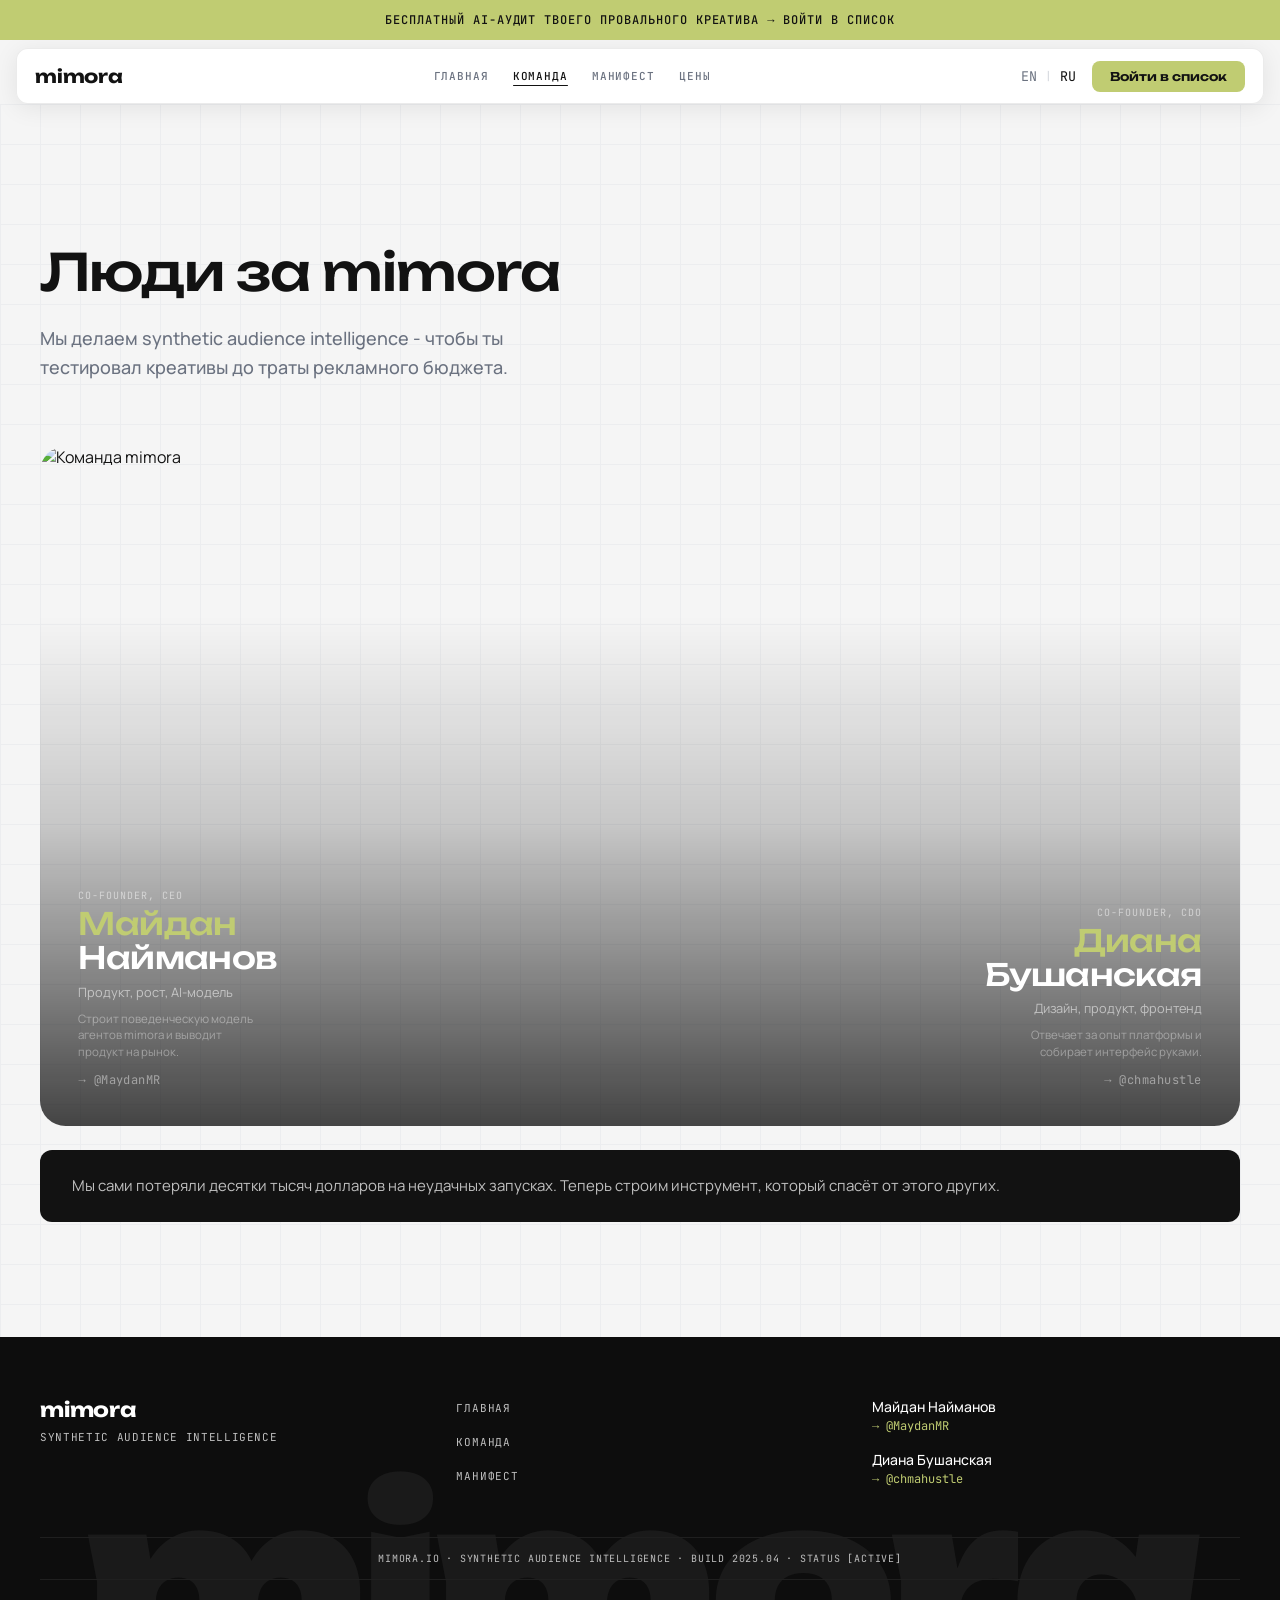
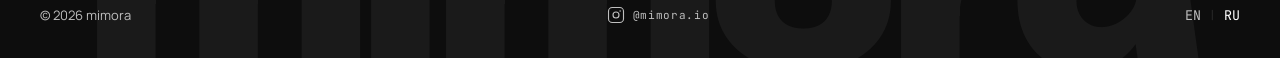
==== commit a5271ea6: "обнова фронт" ====
--- a/about.html
+++ b/about.html
@@ -3,7 +3,7 @@
 <head>
   <meta charset="utf-8">
   <meta name="viewport" content="width=device-width, initial-scale=1">
-  <title>mimora — О команде</title>
+  <title>Команда - mimora</title>
   <link rel="stylesheet" href="css/fonts.css">
   <link rel="stylesheet" href="css/main.css">
 </head>
@@ -18,10 +18,10 @@
   <nav class="nav light" id="nav">
     <a href="index.html" class="nav-logo">mimora</a>
     <div class="nav-links">
-      <a href="index.html#solution" data-en="HOW IT WORKS" data-ru="КАК РАБОТАЕТ">КАК РАБОТАЕТ</a>
-      <a href="index.html#tech" data-en="TECHNOLOGY" data-ru="ТЕХНОЛОГИЯ">ТЕХНОЛОГИЯ</a>
-      <a href="index.html#pricing" data-en="PRICING" data-ru="ЦЕНЫ">ЦЕНЫ</a>
-      <a href="about.html" data-en="ABOUT" data-ru="О КОМАНДЕ">О КОМАНДЕ</a>
+      <a href="index.html" data-en="HOME" data-ru="ГЛАВНАЯ">ГЛАВНАЯ</a>
+      <a href="about.html" data-en="TEAM" data-ru="КОМАНДА">КОМАНДА</a>
+      <a href="manifesto.html" data-en="MANIFESTO" data-ru="МАНИФЕСТ">МАНИФЕСТ</a>
+      <a href="pricing.html" data-en="PRICING" data-ru="ЦЕНЫ">ЦЕНЫ</a>
     </div>
     <div class="nav-right">
       <div class="lang">
@@ -48,10 +48,10 @@
     </button>
   </div>
   <div class="mobile-menu-links">
-    <a href="index.html#solution" data-en="How it works" data-ru="Как работает">Как работает</a>
-    <a href="index.html#tech" data-en="Technology" data-ru="Технология">Технология</a>
-    <a href="index.html#pricing" data-en="Pricing" data-ru="Цены">Цены</a>
-    <a href="about.html" data-en="About" data-ru="О команде">О команде</a>
+    <a href="index.html" data-en="Home" data-ru="Главная">Главная</a>
+    <a href="about.html" data-en="Team" data-ru="Команда">Команда</a>
+    <a href="manifesto.html" data-en="Manifesto" data-ru="Манифест">Манифест</a>
+    <a href="pricing.html" data-en="Pricing" data-ru="Цены">Цены</a>
   </div>
   <div class="mobile-menu-foot">
     <div class="lang">
@@ -67,42 +67,43 @@
   <div class="grid-bg"></div>
   <div class="container">
     <div class="team-head reveal">
-      <span class="label" data-en="TEAM" data-ru="КОМАНДА">КОМАНДА</span>
       <h1 class="h-sec" data-en="People behind mimora" data-ru="Люди за mimora">Люди за mimora</h1>
-      <p class="sec-sub" data-en="We build synthetic audience intelligence so you can test creatives before spending ad budget." data-ru="Мы делаем synthetic audience intelligence — чтобы ты тестировал креативы до траты рекламного бюджета.">Мы делаем synthetic audience intelligence — чтобы ты тестировал креативы до траты рекламного бюджета.</p>
+      <p class="sec-sub" data-en="We build synthetic audience intelligence so you can test creatives before spending ad budget." data-ru="Мы делаем synthetic audience intelligence - чтобы ты тестировал креативы до траты рекламного бюджета.">Мы делаем synthetic audience intelligence - чтобы ты тестировал креативы до траты рекламного бюджета.</p>
     </div>
 
     <div class="team-photo-wrap reveal">
       <img src="assets/images/team.jpg" alt="Команда mimora" class="team-photo">
       <div class="team-photo-overlay">
 
-        <!-- LEFT — Maydan -->
+        <!-- LEFT - Maydan -->
         <div class="team-photo-person">
-          <span class="team-photo-label" data-en="FOUNDER" data-ru="ОСНОВАТЕЛЬ">ОСНОВАТЕЛЬ</span>
+          <span class="team-photo-label" data-en="CO-FOUNDER, CEO" data-ru="CO-FOUNDER, CEO">CO-FOUNDER, CEO</span>
           <h2 class="team-photo-name">
             <span class="name-lime" data-en="Maydan" data-ru="Майдан">Майдан</span><br>
             <span data-en="Naimanov" data-ru="Найманов">Найманов</span>
           </h2>
-          <p class="team-photo-role" data-en="Product &amp; Growth" data-ru="Продукт &amp; рост">Продукт &amp; рост</p>
+          <p class="team-photo-role" data-en="Product, growth, AI model" data-ru="Продукт, рост, AI-модель">Продукт, рост, AI-модель</p>
+          <p class="team-photo-bio" data-en="Builds the behavioral model of mimora agents and brings the product to market." data-ru="Строит поведенческую модель агентов mimora и выводит продукт на рынок.">Строит поведенческую модель агентов mimora и выводит продукт на рынок.</p>
           <a href="https://t.me/MaydanMR" target="_blank" rel="noopener" class="team-photo-link">→ @MaydanMR</a>
         </div>
 
-        <!-- RIGHT — Diana -->
+        <!-- RIGHT - Diana -->
         <div class="team-photo-person team-photo-person--right">
-          <span class="team-photo-label" data-en="CO-FOUNDER" data-ru="СООСНОВАТЕЛЬ">СООСНОВАТЕЛЬ</span>
+          <span class="team-photo-label" data-en="CO-FOUNDER, CDO" data-ru="CO-FOUNDER, CDO">CO-FOUNDER, CDO</span>
           <h2 class="team-photo-name">
             <span class="name-lime" data-en="Diana" data-ru="Диана">Диана</span><br>
             <span data-en="Bushanskaya" data-ru="Бушанская">Бушанская</span>
           </h2>
-          <p class="team-photo-role" data-en="Design &amp; Engineering" data-ru="Дизайн &amp; разработка">Дизайн &amp; разработка</p>
+          <p class="team-photo-role" data-en="Design, product, frontend" data-ru="Дизайн, продукт, фронтенд">Дизайн, продукт, фронтенд</p>
+          <p class="team-photo-bio" data-en="Owns the platform experience and builds the interface by hand." data-ru="Отвечает за опыт платформы и собирает интерфейс руками.">Отвечает за опыт платформы и собирает интерфейс руками.</p>
+          <a href="https://t.me/chmahustle" target="_blank" rel="noopener" class="team-photo-link">→ @chmahustle</a>
         </div>
 
       </div>
     </div>
 
     <div class="team-note reveal" style="transition-delay:.15s">
-      <span class="label" data-en="MISSION" data-ru="МИССИЯ">МИССИЯ</span>
-      <p data-en="Stop burning ad budget on creatives that fail. Test with a synthetic audience first — launch with confidence." data-ru="Перестань сжигать бюджет на креативах, которые не зайдут. Сначала тестируй на синтетической аудитории — запускай с уверенностью.">Перестань сжигать бюджет на креативах, которые не зайдут. Сначала тестируй на синтетической аудитории — запускай с уверенностью.</p>
+      <p data-en="We lost tens of thousands of dollars on failed launches. Now we're building the tool that will save others from the same." data-ru="Мы сами потеряли десятки тысяч долларов на неудачных запусках. Теперь строим инструмент, который спасёт от этого других.">Мы сами потеряли десятки тысяч долларов на неудачных запусках. Теперь строим инструмент, который спасёт от этого других.</p>
     </div>
   </div>
 </section>
@@ -116,10 +117,9 @@
         <div class="tag">SYNTHETIC AUDIENCE INTELLIGENCE</div>
       </div>
       <div class="foot-nav">
-        <a href="index.html#solution" data-en="HOW IT WORKS" data-ru="КАК РАБОТАЕТ">КАК РАБОТАЕТ</a>
-        <a href="index.html#tech" data-en="TECHNOLOGY" data-ru="ТЕХНОЛОГИЯ">ТЕХНОЛОГИЯ</a>
-        <a href="index.html#pricing" data-en="PRICING" data-ru="ЦЕНЫ">ЦЕНЫ</a>
-        <a href="about.html" data-en="ABOUT" data-ru="О КОМАНДЕ">О КОМАНДЕ</a>
+        <a href="index.html" data-en="HOME" data-ru="ГЛАВНАЯ">ГЛАВНАЯ</a>
+        <a href="about.html" data-en="TEAM" data-ru="КОМАНДА">КОМАНДА</a>
+        <a href="manifesto.html" data-en="MANIFESTO" data-ru="МАНИФЕСТ">МАНИФЕСТ</a>
       </div>
       <div class="foot-people">
         <div class="foot-person">
@@ -128,13 +128,21 @@
         </div>
         <div class="foot-person">
           <span class="name" data-en="Diana Bushanskaya" data-ru="Диана Бушанская">Диана Бушанская</span>
-          <a href="#" class="muted">mimora.io</a>
+          <a href="https://t.me/chmahustle" target="_blank" rel="noopener">→ @chmahustle</a>
         </div>
       </div>
     </div>
     <div class="foot-strip">MIMORA.IO · SYNTHETIC AUDIENCE INTELLIGENCE · BUILD 2025.04 · STATUS [ACTIVE]</div>
     <div class="foot-bot">
-      <span>© 2025 mimora</span>
+      <span>© 2026 mimora</span>
+      <a href="https://www.instagram.com/mimora.io?igsh=MW81bnBxNWN5bnN2dg%3D%3D&utm_source=qr" target="_blank" rel="noopener" class="foot-insta">
+        <svg width="18" height="18" viewBox="0 0 24 24" fill="none" stroke="currentColor" stroke-width="1.5" stroke-linecap="round" stroke-linejoin="round">
+          <rect x="2" y="2" width="20" height="20" rx="5" ry="5"/>
+          <circle cx="12" cy="12" r="4"/>
+          <circle cx="17.5" cy="6.5" r="1" fill="currentColor" stroke="none"/>
+        </svg>
+        <span>@mimora.io</span>
+      </a>
       <div class="lang">
         <button data-lang="en">EN</button>
         <span class="sep">|</span>
--- a/css/main.css
+++ b/css/main.css
@@ -1,75 +1,167 @@
-
-*{box-sizing:border-box;margin:0;padding:0}
-html{overflow-x:hidden}
-html,body{height:auto}
-
-/* Custom scrollbar — brand palette */
-::-webkit-scrollbar{width:8px;height:8px}
-::-webkit-scrollbar-track{background:#121212}
-::-webkit-scrollbar-thumb{background:#C0CC72;border-radius:4px}
-::-webkit-scrollbar-thumb:hover{background:#d4e088}
-html{scrollbar-width:thin;scrollbar-color:#C0CC72 #121212}
+* {
+  box-sizing: border-box;
+  margin: 0;
+  padding: 0
+}
+
+html {
+  overflow-x: hidden
+}
+
+html,
+body {
+  height: auto
+}
+
+/* Custom scrollbar - brand palette */
+::-webkit-scrollbar {
+  width: 8px;
+  height: 8px
+}
+
+::-webkit-scrollbar-track {
+  background: #121212
+}
+
+::-webkit-scrollbar-thumb {
+  background: #C0CC72;
+  border-radius: 4px
+}
+
+::-webkit-scrollbar-thumb:hover {
+  background: #d4e088
+}
+
+html {
+  scrollbar-width: thin;
+  scrollbar-color: #C0CC72 #121212
+}
 
 /* Lenis */
-html.lenis,html.lenis body{height:auto}
-.lenis.lenis-smooth{scroll-behavior:auto !important}
-.lenis.lenis-smooth [data-lenis-prevent]{overscroll-behavior:contain}
-.lenis.lenis-stopped{overflow:hidden}
-.lenis.lenis-scrolling iframe{pointer-events:none}
-body{
-  font-family:'Manrope',system-ui,sans-serif;
-  background:#121212;color:#fff;
-  -webkit-font-smoothing:antialiased;
-  text-rendering:optimizeLegibility;
-}
-body.bg-light{background:var(--bg-light)}
-img{max-width:100%;display:block}
-button,input,select{font-family:inherit;border:none;outline:none;background:none;color:inherit}
-a{color:inherit;text-decoration:none}
+html.lenis,
+html.lenis body {
+  height: auto
+}
+
+.lenis.lenis-smooth {
+  scroll-behavior: auto !important
+}
+
+.lenis.lenis-smooth [data-lenis-prevent] {
+  overscroll-behavior: contain
+}
+
+.lenis.lenis-stopped {
+  overflow: hidden
+}
+
+.lenis.lenis-scrolling iframe {
+  pointer-events: none
+}
+
+body {
+  font-family: 'Manrope', system-ui, sans-serif;
+  background: #121212;
+  color: #fff;
+  -webkit-font-smoothing: antialiased;
+  text-rendering: optimizeLegibility;
+}
+
+body.bg-light {
+  background: var(--bg-light)
+}
+
+img {
+  max-width: 100%;
+  display: block
+}
+
+button,
+input,
+select {
+  font-family: inherit;
+  border: none;
+  outline: none;
+  background: none;
+  color: inherit
+}
+
+a {
+  color: inherit;
+  text-decoration: none
+}
 
 /* ============ TOKENS ============ */
-:root{
-  --bg-dark:#121212;
-  --bg-darker:#0d0d0d;
-  --bg-card:#1a1a1a;
-  --border-dark:#2a2a2a;
-  --gray-on-dark:#BFBFBF;
-  --bg-white:#fff;
-  --bg-light:#F5F5F5;
-  --text-dark:#121212;
-  --text-mute:#6b7280;
-  --border-light:#e5e7eb;
-  --lime:#C0CC72;
-  --u:'Unbounded',sans-serif;
-  --m:'Manrope',sans-serif;
-  --mono:'JetBrains Mono',monospace;
+:root {
+  --bg-dark: #121212;
+  --bg-darker: #0d0d0d;
+  --bg-card: #1a1a1a;
+  --border-dark: #2a2a2a;
+  --gray-on-dark: #BFBFBF;
+  --bg-white: #fff;
+  --bg-light: #F5F5F5;
+  --text-dark: #121212;
+  --text-mute: #6b7280;
+  --border-light: #e5e7eb;
+  --lime: #C0CC72;
+  --u: 'Unbounded', sans-serif;
+  --m: 'Manrope', sans-serif;
+  --mono: 'JetBrains Mono', monospace;
   --section-pad: clamp(60px, 9vw, 120px);
   --container: min(1200px, calc(100vw - 80px));
 }
 
-.container{width:var(--container);margin:0 auto;position:relative}
-
-@media (max-width: 768px){
-  :root{ --container: calc(100vw - 40px); }
-}
-
-.label{
-  font-family:var(--mono);font-weight:500;
-  font-size:11px;letter-spacing:.12em;
-  text-transform:uppercase;color:var(--lime);
-  display:inline-flex;align-items:center;gap:8px;
-}
-.label::before{content:'[';opacity:.6}
-.label::after{content:']';opacity:.6}
-
-h1,h2,h3,h4{font-family:var(--u);font-weight:500;line-height:1.1;letter-spacing:-.02em}
-
-/* Section headings (h2) — not Hero h1 */
-h2,.h-sec{
-  font-size:clamp(36px,4vw,56px);
-  font-weight:500;
-  letter-spacing:-.02em;
-  line-height:1.1;
+.container {
+  width: var(--container);
+  margin: 0 auto;
+  position: relative
+}
+
+@media (max-width: 768px) {
+  :root {
+    --container: calc(100vw - 40px);
+  }
+}
+
+.label {
+  font-family: var(--mono);
+  font-weight: 500;
+  font-size: 11px;
+  letter-spacing: .12em;
+  text-transform: uppercase;
+  color: var(--lime);
+  display: inline-flex;
+  align-items: center;
+  gap: 8px;
+}
+
+.label::before {
+  content: '[';
+  opacity: .6
+}
+
+.label::after {
+  content: ']';
+  opacity: .6
+}
+
+h1,
+h2,
+h3,
+h4 {
+  font-family: var(--u);
+  font-weight: 500;
+  line-height: 1.1;
+  letter-spacing: -.02em
+}
+
+/* Section headings (h2) - not Hero h1 */
+h2,
+.h-sec {
+  font-size: clamp(36px, 4vw, 56px);
+  font-weight: 500;
+  letter-spacing: -.02em;
+  line-height: 1.1;
 }
 
 /* Subsection headings (h3 in cards/blocks) */
@@ -81,1085 +173,2550 @@
 .step-title,
 .flow-title,
 .who-t,
-.team-name{
-  font-size:clamp(18px,1.5vw,22px);
-  font-weight:500;
-}
-
-.lime{color:var(--lime)}
-
-p{line-height:1.7}
+.team-name {
+  font-size: clamp(18px, 1.5vw, 22px);
+  font-weight: 500;
+}
+
+.lime {
+  color: var(--lime)
+}
+
+p {
+  line-height: 1.7
+}
 
 /* ============ TOP BANNER ============ */
-.banner{
-  background:var(--lime);color:var(--text-dark);
-  height:40px;display:flex;align-items:center;justify-content:center;
-  font-family:var(--mono);font-weight:500;font-size:12px;
-  letter-spacing:.08em;text-transform:uppercase;
-  text-align:center;padding:0 16px;
-  position:relative;z-index:101;
-}
-.banner a{color:inherit;font-weight:500}
-.banner a:hover{text-decoration:underline}
+.banner {
+  background: var(--lime);
+  color: var(--text-dark);
+  height: 40px;
+  display: flex;
+  align-items: center;
+  justify-content: center;
+  font-family: var(--mono);
+  font-weight: 500;
+  font-size: 12px;
+  letter-spacing: .08em;
+  text-transform: uppercase;
+  text-align: center;
+  padding: 0 16px;
+  position: relative;
+  z-index: 101;
+}
+
+.banner a {
+  color: inherit;
+  font-weight: 500
+}
+
+.banner a:hover {
+  text-decoration: underline
+}
 
 /* ============ NAV ============ */
-.nav-wrap{position:sticky;top:8px;z-index:100;padding:0 16px;margin-top:8px}
-.nav{
-  display:flex;align-items:center;justify-content:space-between;
-  height:56px;padding:0 18px;
-  border-radius:12px;
-  background:rgba(18,18,18,.9);
-  backdrop-filter:blur(20px);-webkit-backdrop-filter:blur(20px);
-  border:1px solid rgba(255,255,255,.08);
-  box-shadow:0 4px 24px rgba(0,0,0,.3);
-  transition:background .25s, border-color .25s, box-shadow .25s, color .25s;
-}
-.nav.light{
-  background:rgba(255,255,255,.92);
-  border-color:rgba(0,0,0,.08);
-  box-shadow:0 4px 24px rgba(0,0,0,.08);
-  color:var(--text-dark);
-}
-.nav-logo{font-family:var(--u);font-weight:700;font-size:18px;color:#fff;letter-spacing:-.01em}
-.nav.light .nav-logo{color:var(--text-dark)}
-.nav-links{display:flex;align-items:center;gap:24px}
-.nav-links a{
-  font-family:var(--mono);font-weight:500;font-size:11px;
-  letter-spacing:.08em;text-transform:uppercase;
-  color:var(--gray-on-dark);transition:color .2s;
-}
-.nav-links a:hover{color:#fff}
-.nav.light .nav-links a{color:var(--text-mute)}
-.nav.light .nav-links a:hover{color:var(--text-dark)}
-.nav-right{display:flex;align-items:center;gap:16px}
-.lang{display:flex;align-items:center;gap:8px;font-family:var(--mono);font-size:11px}
-.lang button{cursor:pointer;color:var(--gray-on-dark);padding:2px 0}
-.lang .sep{color:#2a2a2a}
-.lang button.active{color:#fff}
-.nav.light .lang button{color:var(--text-mute)}
-.nav.light .lang .sep{color:#d1d5db}
-.nav.light .lang button.active{color:var(--text-dark)}
-.btn-cta{
-  background:var(--lime);color:var(--text-dark);
-  font-family:var(--u);font-weight:600;font-size:12px;
-  padding:8px 18px;border-radius:8px;cursor:pointer;
-  transition:background .2s;
-}
-.btn-cta:hover{background:#fff}
+.nav-wrap {
+  position: sticky;
+  top: 8px;
+  z-index: 100;
+  padding: 0 16px;
+  margin-top: 8px
+}
+
+.nav {
+  display: flex;
+  align-items: center;
+  justify-content: space-between;
+  height: 56px;
+  padding: 0 18px;
+  border-radius: 12px;
+  background: rgba(18, 18, 18, .9);
+  backdrop-filter: blur(20px);
+  -webkit-backdrop-filter: blur(20px);
+  border: 1px solid rgba(255, 255, 255, .08);
+  box-shadow: 0 4px 24px rgba(0, 0, 0, .3);
+  transition: background .25s, border-color .25s, box-shadow .25s, color .25s;
+}
+
+.nav.light {
+  background: rgba(255, 255, 255, .92);
+  border-color: rgba(0, 0, 0, .08);
+  box-shadow: 0 4px 24px rgba(0, 0, 0, .08);
+  color: var(--text-dark);
+}
+
+.nav-logo {
+  font-family: var(--u);
+  font-weight: 700;
+  font-size: 18px;
+  color: #fff;
+  letter-spacing: -.01em
+}
+
+.nav.light .nav-logo {
+  color: var(--text-dark)
+}
+
+.nav-links {
+  display: flex;
+  align-items: center;
+  gap: 24px
+}
+
+.nav-links a {
+  font-family: var(--mono);
+  font-weight: 500;
+  font-size: 11px;
+  letter-spacing: .08em;
+  text-transform: uppercase;
+  color: var(--gray-on-dark);
+  transition: color .2s;
+}
+
+.nav-links a:hover {
+  color: #fff
+}
+
+.nav-links a.nav-active {
+  color: #fff;
+  position: relative
+}
+
+.nav-links a.nav-active::after {
+  content: '';
+  position: absolute;
+  bottom: -3px;
+  left: 0;
+  right: 0;
+  height: 1px;
+  background: var(--lime);
+  border-radius: 1px;
+}
+
+.nav.light .nav-links a {
+  color: var(--text-mute)
+}
+
+.nav.light .nav-links a:hover {
+  color: var(--text-dark)
+}
+
+.nav.light .nav-links a.nav-active {
+  color: var(--text-dark)
+}
+
+.nav.light .nav-links a.nav-active::after {
+  background: var(--text-dark)
+}
+
+.nav-right {
+  display: flex;
+  align-items: center;
+  gap: 16px
+}
+
+.lang {
+  display: flex;
+  align-items: center;
+  gap: 8px;
+  font-family: var(--mono);
+  font-size: 11px
+}
+
+.lang button {
+  cursor: pointer;
+  color: var(--gray-on-dark);
+  padding: 2px 0
+}
+
+.lang .sep {
+  color: #2a2a2a
+}
+
+.lang button.active {
+  color: #fff
+}
+
+.nav.light .lang button {
+  color: var(--text-mute)
+}
+
+.nav.light .lang .sep {
+  color: #d1d5db
+}
+
+.nav.light .lang button.active {
+  color: var(--text-dark)
+}
+
+.btn-cta {
+  background: var(--lime);
+  color: var(--text-dark);
+  font-family: var(--u);
+  font-weight: 600;
+  font-size: 12px;
+  padding: 8px 18px;
+  border-radius: 8px;
+  cursor: pointer;
+  transition: background .2s;
+}
+
+.btn-cta:hover {
+  background: #fff
+}
+
 /* ============ HAMBURGER ============ */
-.hamburger{
-  display:none;
-  flex-direction:column;
-  justify-content:center;
-  gap:5px;
-  width:36px;height:36px;
-  padding:6px;
-  cursor:pointer;
-  border-radius:8px;
-  transition:background .2s;
-  flex-shrink:0;
-}
-.hamburger:hover{background:rgba(255,255,255,.08)}
-.nav.light .hamburger:hover{background:rgba(0,0,0,.06)}
-.hamburger span{
-  display:block;width:18px;height:2px;
-  background:#fff;border-radius:2px;
-  transition:transform .3s, opacity .3s;
-  transform-origin:center;
-}
-.nav.light .hamburger span{background:var(--text-dark)}
-.hamburger.open span:nth-child(1){transform:translateY(7px) rotate(45deg)}
-.hamburger.open span:nth-child(2){opacity:0;transform:scaleX(0)}
-.hamburger.open span:nth-child(3){transform:translateY(-7px) rotate(-45deg)}
+.hamburger {
+  display: none;
+  flex-direction: column;
+  justify-content: center;
+  gap: 5px;
+  width: 36px;
+  height: 36px;
+  padding: 6px;
+  cursor: pointer;
+  border-radius: 8px;
+  transition: background .2s;
+  flex-shrink: 0;
+}
+
+.hamburger:hover {
+  background: rgba(255, 255, 255, .08)
+}
+
+.nav.light .hamburger:hover {
+  background: rgba(0, 0, 0, .06)
+}
+
+.hamburger span {
+  display: block;
+  width: 18px;
+  height: 2px;
+  background: #fff;
+  border-radius: 2px;
+  transition: transform .3s, opacity .3s;
+  transform-origin: center;
+}
+
+.nav.light .hamburger span {
+  background: var(--text-dark)
+}
+
+.hamburger.open span:nth-child(1) {
+  transform: translateY(7px) rotate(45deg)
+}
+
+.hamburger.open span:nth-child(2) {
+  opacity: 0;
+  transform: scaleX(0)
+}
+
+.hamburger.open span:nth-child(3) {
+  transform: translateY(-7px) rotate(-45deg)
+}
 
 /* ============ MOBILE MENU ============ */
-.mobile-menu{
-  display:flex;
-  position:fixed;
-  inset:0;
-  z-index:99;
-  background:rgba(10,10,10,.98);
-  backdrop-filter:blur(24px);-webkit-backdrop-filter:blur(24px);
-  flex-direction:column;
-  justify-content:space-between;
-  padding:0 24px 48px;
-  opacity:0;
-  visibility:hidden;
-  pointer-events:none;
-  transition:opacity .25s ease, visibility .25s ease;
-}
-.mobile-menu.open{
-  opacity:1;
-  visibility:visible;
-  pointer-events:all;
-}
-.mobile-menu-header{
-  display:flex;
-  align-items:center;
-  justify-content:space-between;
-  height:72px;
-  flex-shrink:0;
-}
-.mobile-menu-logo{
-  font-family:var(--u);
-  font-weight:700;
-  font-size:18px;
-  color:#fff;
-  letter-spacing:-.01em;
-}
-.mobile-menu-close{
-  display:flex;align-items:center;justify-content:center;
-  width:36px;height:36px;
-  border-radius:50%;
-  border:1px solid rgba(255,255,255,.12);
-  color:rgba(255,255,255,.6);
-  font-size:14px;
-  line-height:36px;
-  padding:0;
-  cursor:pointer;
-  transition:border-color .2s, color .2s;
-  background:none;
-  font-family:var(--mono);
-  letter-spacing:0;
-}
-.mobile-menu-close:hover{border-color:rgba(255,255,255,.4);color:#fff}
-.mobile-menu-links{
-  display:flex;
-  flex-direction:column;
-  gap:0;
-}
-.mobile-menu-links a{
-  font-family:var(--mono);
-  font-size:11px;
-  font-weight:500;
-  letter-spacing:.1em;
-  text-transform:uppercase;
-  color:rgba(255,255,255,.45);
-  padding:18px 0;
-  border-bottom:1px solid rgba(255,255,255,.07);
-  display:flex;
-  align-items:center;
-  justify-content:space-between;
-  transition:color .2s;
-}
-.mobile-menu-links a::after{
-  content:'→';
-  opacity:0;
-  transform:translateX(-6px);
-  transition:opacity .2s, transform .2s;
-}
-.mobile-menu-links a:active{color:var(--lime)}
-.mobile-menu-links a:active::after{opacity:1;transform:translateX(0)}
-.mobile-menu-links a:last-child{border-bottom:none}
-.mobile-menu-foot{
-  display:flex;
-  align-items:center;
-  justify-content:space-between;
-  gap:16px;
-  padding-top:16px;
-  border-top:1px solid rgba(255,255,255,.07);
-}
-.mobile-menu-foot .lang button{color:rgba(255,255,255,.4);font-size:11px;letter-spacing:.06em}
-.mobile-menu-foot .lang button.active{color:#fff}
-.mobile-menu-foot .lang .sep{color:rgba(255,255,255,.15)}
-.mobile-menu-cta{
-  font-size:12px;
-  padding:10px 20px;
-  border-radius:8px;
+.mobile-menu {
+  display: flex;
+  position: fixed;
+  inset: 0;
+  z-index: 99;
+  background: rgba(10, 10, 10, .98);
+  backdrop-filter: blur(24px);
+  -webkit-backdrop-filter: blur(24px);
+  flex-direction: column;
+  justify-content: space-between;
+  padding: 0 24px 48px;
+  opacity: 0;
+  visibility: hidden;
+  pointer-events: none;
+  transition: opacity .25s ease, visibility .25s ease;
+  overflow-y: auto;
+  scroll-behavior: smooth;
+  -webkit-overflow-scrolling: touch;
+  overscroll-behavior: contain;
+}
+
+.mobile-menu.open {
+  opacity: 1;
+  visibility: visible;
+  pointer-events: all;
+}
+
+.mobile-menu-header {
+  display: flex;
+  align-items: center;
+  justify-content: space-between;
+  height: 72px;
+  flex-shrink: 0;
+}
+
+.mobile-menu-logo {
+  font-family: var(--u);
+  font-weight: 700;
+  font-size: 18px;
+  color: #fff;
+  letter-spacing: -.01em;
+}
+
+.mobile-menu-close {
+  display: flex;
+  align-items: center;
+  justify-content: center;
+  width: 36px;
+  height: 36px;
+  border-radius: 50%;
+  border: 1px solid rgba(255, 255, 255, .12);
+  color: rgba(255, 255, 255, .6);
+  font-size: 14px;
+  line-height: 36px;
+  padding: 0;
+  cursor: pointer;
+  transition: border-color .2s, color .2s;
+  background: none;
+  font-family: var(--mono);
+  letter-spacing: 0;
+}
+
+.mobile-menu-close:hover {
+  border-color: rgba(255, 255, 255, .4);
+  color: #fff
+}
+
+.mobile-menu-links {
+  display: flex;
+  flex-direction: column;
+  gap: 0;
+}
+
+.mobile-menu-links a {
+  font-family: var(--mono);
+  font-size: 11px;
+  font-weight: 500;
+  letter-spacing: .1em;
+  text-transform: uppercase;
+  color: rgba(255, 255, 255, .45);
+  padding: 18px 0;
+  border-bottom: 1px solid rgba(255, 255, 255, .07);
+  display: flex;
+  align-items: center;
+  justify-content: space-between;
+  transition: color .2s;
+}
+
+.mobile-menu-links a::after {
+  content: '→';
+  opacity: 0;
+  transform: translateX(-6px);
+  transition: opacity .2s, transform .2s;
+}
+
+.mobile-menu-links a:active {
+  color: var(--lime)
+}
+
+.mobile-menu-links a:active::after {
+  opacity: 1;
+  transform: translateX(0)
+}
+
+.mobile-menu-links a:last-child {
+  border-bottom: none
+}
+
+.mobile-menu-foot {
+  display: flex;
+  align-items: center;
+  justify-content: space-between;
+  gap: 16px;
+  padding-top: 16px;
+  border-top: 1px solid rgba(255, 255, 255, .07);
+}
+
+.mobile-menu-foot .lang button {
+  color: rgba(255, 255, 255, .4);
+  font-size: 11px;
+  letter-spacing: .06em
+}
+
+.mobile-menu-foot .lang button.active {
+  color: #fff
+}
+
+.mobile-menu-foot .lang .sep {
+  color: rgba(255, 255, 255, .15)
+}
+
+.mobile-menu-cta {
+  font-size: 12px;
+  padding: 10px 20px;
+  border-radius: 8px;
 }
 
 /* ============ HERO ============ */
-.hero{
-  background:var(--bg-dark);
-  min-height:100vh;
-  display:flex;align-items:center;justify-content:center;
-  padding:120px 0 80px;
-  position:relative;overflow:hidden;
-  background-image:radial-gradient(circle, #1f1f1f 1px, transparent 1px);
-  background-size:28px 28px;
-}
-.hero-canvas-wrap{position:absolute;inset:0;pointer-events:none;z-index:0}
-.hero-canvas{width:100%;height:100%;display:block;opacity:.85}
-.hero-inner{
-  position:relative;z-index:1;
-  width:100%;
-  display:flex;flex-direction:column;align-items:flex-start;
-  text-align:left;
-}
-.hero-split{
-  width:100%;
-  display:grid;
-  grid-template-columns:minmax(0,1fr) auto minmax(0,1.2fr);
-  gap:clamp(28px,4vw,56px);
-  align-items:center;
-}
-.hero-split-left{align-self:center}
-.hero-split-divider{
-  width:1px;
-  align-self:stretch;
-  min-height:clamp(120px,18vh,200px);
-  background:linear-gradient(
-    to bottom,
-    rgba(255,255,255,0) 0%,
-    rgba(255,255,255,0.12) 20%,
-    rgba(255,255,255,0.12) 80%,
-    rgba(255,255,255,0) 100%
-  );
-  flex-shrink:0;
-}
-.hero-split-right{
-  display:flex;flex-direction:column;align-items:flex-start;
-  gap:0;
-}
-.hero-split-right > .label{margin-bottom:24px}
-.hero h1.h-hero{
-  font-family:var(--u);font-weight:600;
-  font-size:clamp(44px,5vw,76px);
-  line-height:.98;letter-spacing:-.025em;
-}
-.hero-h{margin-top:0;max-width:11ch}
-.hero-h .l1{color:#fff;display:block}
-.hero-h .l2{color:var(--lime);display:block}
-.hero-sub{
-  font-family:var(--m);font-size:clamp(16px,1.5vw,19px);line-height:1.6;
-  color:rgba(255,255,255,.75);max-width:540px;margin:0;
-}
-.hero-ctas{display:flex;gap:14px;margin-top:28px;align-items:center;flex-wrap:wrap;justify-content:flex-start}
-.btn-primary{
-  background:var(--lime);color:var(--text-dark);
-  font-family:var(--u);font-weight:600;font-size:13px;
-  padding:13px 24px;border-radius:8px;cursor:pointer;
-  transition:background .2s,transform .15s;
-  display:inline-flex;align-items:center;gap:6px;
-}
-.btn-primary:hover{background:#fff}
-.btn-ghost{
-  background:transparent;color:var(--gray-on-dark);
-  font-family:var(--m);font-weight:500;font-size:14px;
-  padding:13px 0;cursor:pointer;transition:color .2s;
-  display:inline-flex;align-items:center;gap:6px;
-}
-.btn-ghost:hover{color:#fff}
-.hero-metric{
-  font-family:var(--mono);font-size:11px;color:var(--gray-on-dark);
-  margin-top:20px;letter-spacing:.06em;
-}
-.hero-live{
-  display:flex;align-items:center;justify-content:flex-start;gap:10px;
-  margin-top:16px;
-  font-family:var(--mono);font-size:12px;
-  color:rgba(255,255,255,.5);letter-spacing:.05em;
-}
-.hero-live .live-dot{
-  width:6px;height:6px;border-radius:50%;
-  background:var(--lime);
-  animation:lime-pulse 1.5s ease-in-out infinite;
-}
-
-@media (max-width: 900px){
-  .hero-split{
-    grid-template-columns:1fr;
-    gap:28px;
-  }
-  .hero-split-divider{
-    width:100%;
-    height:1px;
-    min-height:0;
-    background:linear-gradient(
-      to right,
-      rgba(255,255,255,0) 0%,
-      rgba(255,255,255,0.12) 20%,
-      rgba(255,255,255,0.12) 80%,
-      rgba(255,255,255,0) 100%
-    );
-  }
-  .hero-h{max-width:none}
-}
-@media (max-width: 768px){
-  .hero{padding:100px 24px 60px}
-  .hero-sub{font-size:16px}
-}
-
-section{padding:var(--section-pad) 0;position:relative;overflow:hidden}
-.sec-dark{background:var(--bg-dark);color:#fff}
-.sec-white{background:#fff;color:var(--text-dark)}
-.sec-gray{background:var(--bg-light);color:var(--text-dark)}
-
-.grid-bg{
-  position:absolute;inset:0;pointer-events:none;
+.hero {
+  background: var(--bg-dark);
+  min-height: 100vh;
+  display: flex;
+  align-items: center;
+  justify-content: center;
+  padding: 120px 0 80px;
+  position: relative;
+  overflow: hidden;
+  background-image: radial-gradient(circle, #1f1f1f 1px, transparent 1px);
+  background-size: 28px 28px;
+}
+
+.hero-canvas-wrap {
+  position: absolute;
+  inset: 0;
+  pointer-events: none;
+  z-index: 0
+}
+
+.hero-canvas {
+  width: 100%;
+  height: 100%;
+  display: block;
+  opacity: .85
+}
+
+.hero-inner {
+  position: relative;
+  z-index: 1;
+  width: 100%;
+  display: flex;
+  flex-direction: column;
+  align-items: center;
+  text-align: center;
+  max-width: 860px;
+  margin: 0 auto;
+}
+
+.hero-label {
+  margin-bottom: 28px;
+  letter-spacing: .12em;
+  color: rgba(255, 255, 255, .45);
+}
+
+.hero h1.h-hero {
+  font-family: var(--u);
+  font-weight: 500;
+  font-size: clamp(36px, 4vw, 60px);
+  line-height: 1.1;
+  letter-spacing: -.025em;
+}
+
+.hero-h {
+  margin: 0;
+  max-width: 22ch
+}
+
+.hero-h .highlight {
+  color: var(--lime);
+  font-weight: 500
+}
+
+.hero-sub {
+  font-family: var(--m);
+  font-size: clamp(16px, 1vw, 19px);
+  line-height: normal;
+  color: rgb(255, 255, 255);
+  max-width: 580px;
+  margin: 28px 0 0;
+}
+
+.hero-ctas {
+  display: flex;
+  gap: 14px;
+  margin-top: 32px;
+  align-items: center;
+  flex-wrap: wrap;
+  justify-content: center
+}
+
+.btn-primary {
+  background: var(--lime);
+  color: var(--text-dark);
+  font-family: var(--u);
+  font-weight: 600;
+  font-size: 13px;
+  padding: 13px 24px;
+  border-radius: 8px;
+  cursor: pointer;
+  transition: background .2s, transform .15s;
+  display: inline-flex;
+  align-items: center;
+  gap: 6px;
+}
+
+.btn-primary:hover {
+  background: #fff
+}
+
+.btn-ghost {
+  background: transparent;
+  color: var(--gray-on-dark);
+  font-family: var(--m);
+  font-weight: 500;
+  font-size: 14px;
+  padding: 13px 0;
+  cursor: pointer;
+  transition: color .2s;
+  display: inline-flex;
+  align-items: center;
+  gap: 6px;
+}
+
+.btn-ghost:hover {
+  color: #fff
+}
+
+.hero-metric {
+  font-family: var(--mono);
+  font-size: 11px;
+  color: var(--gray-on-dark);
+  margin-top: 20px;
+  letter-spacing: .06em;
+}
+
+.hero-live {
+  display: flex;
+  align-items: center;
+  justify-content: flex-start;
+  gap: 10px;
+  margin-top: 16px;
+  font-family: var(--mono);
+  font-size: 12px;
+  color: rgba(255, 255, 255, .5);
+  letter-spacing: .05em;
+}
+
+.hero-live .live-dot {
+  width: 6px;
+  height: 6px;
+  border-radius: 50%;
+  background: var(--lime);
+  animation: lime-pulse 1.5s ease-in-out infinite;
+}
+
+@media (max-width: 768px) {
+  .hero {
+    padding: 100px 24px 60px
+  }
+
+  .hero-h {
+    max-width: none
+  }
+
+  .hero-sub {
+    font-size: 16px;
+    max-width: 100%
+  }
+
+  .hero-ctas {
+    flex-direction: column;
+    align-items: stretch
+  }
+
+  .hero-ctas .btn-primary,
+  .hero-ctas .btn-ghost {
+    text-align: center;
+    justify-content: center
+  }
+}
+
+section {
+  padding: var(--section-pad) 0;
+  position: relative;
+  overflow: hidden
+}
+
+.sec-dark {
+  background: var(--bg-dark);
+  color: #fff
+}
+
+.sec-white {
+  background: #fff;
+  color: var(--text-dark)
+}
+
+.sec-gray {
+  background: var(--bg-light);
+  color: var(--text-dark)
+}
+
+.grid-bg {
+  position: absolute;
+  inset: 0;
+  pointer-events: none;
   background-image:
     linear-gradient(to right, var(--border-light) 1px, transparent 1px),
     linear-gradient(to bottom, var(--border-light) 1px, transparent 1px);
-  background-size:40px 40px;
-  opacity:.55;
-}
-
-.sec-num{
-  position:absolute;font-family:var(--u);font-weight:900;
-  font-size:180px;color:#1a1a1a;line-height:1;
-  top:40px;right:5%;pointer-events:none;user-select:none;
-  letter-spacing:-.04em;
-}
-
-/* ============ PROBLEM ============ */
-.problem-grid{display:grid;grid-template-columns:40% 60%;gap:80px;align-items:flex-start;position:relative;z-index:1}
-.problem-left .h-sec{margin-top:18px;color:var(--text-dark);max-width:380px}
-.problem-items{display:flex;flex-direction:column}
-.prob-item{
-  display:block;
-  border-top:1px solid var(--border-light);
-  padding:32px 0;
-}
-.prob-num{font-family:var(--mono);font-weight:700;font-size:48px;color:var(--lime);line-height:1}
-.prob-title{color:var(--text-dark);margin-bottom:10px;line-height:1.2}
-.prob-body{font-family:var(--m);font-size:15px;color:var(--text-mute);line-height:1.65;max-width:520px}
+  background-size: 40px 40px;
+  opacity: .55;
+}
+
+.sec-num {
+  position: absolute;
+  font-family: var(--u);
+  font-weight: 900;
+  font-size: 180px;
+  color: #1a1a1a;
+  line-height: 1;
+  top: 40px;
+  right: 5%;
+  pointer-events: none;
+  user-select: none;
+  letter-spacing: -.04em;
+}
+
+/* ============ PROBLEM - STICKY SCROLL ============ */
+.prob-scroll-outer {
+  position: relative;
+  height: 280vh;
+  background: #fff;
+  overflow: visible !important;
+  /* override section{overflow:hidden} - sticky won't work otherwise */
+  padding: 0 !important;
+  /* override section padding */
+}
+
+.prob-scroll-outer .grid-bg {
+  position: absolute;
+  inset: 0;
+  z-index: 0
+}
+
+.prob-sticky {
+  position: sticky;
+  top: 0;
+  height: 100vh;
+  display: flex;
+  align-items: stretch;
+  z-index: 1;
+  padding: 0 48px;
+}
+
+.prob-layout {
+  display: grid;
+  grid-template-columns: 38% 1fr;
+  gap: 56px;
+  align-items: stretch;
+  width: 100%;
+}
+
+.prob-left-col {
+  display: flex;
+  flex-direction: column;
+  gap: 32px;
+  padding-top: 100px;
+}
+
+.prob-heading {
+  font-family: var(--u);
+  font-size: clamp(18px, 1.6vw, 22px);
+  font-weight: 500;
+  line-height: 1.4;
+  letter-spacing: -.01em;
+  color: var(--text-dark);
+}
+
+.prob-steps-nav {
+  display: flex;
+  gap: 10px;
+  align-items: center
+}
+
+.prob-dot {
+  width: 8px;
+  height: 8px;
+  border-radius: 50%;
+  background: rgba(0, 0, 0, .18);
+  border: none;
+  cursor: pointer;
+  padding: 0;
+  transition: background .3s, transform .3s;
+  flex-shrink: 0;
+}
+
+.prob-dot.active {
+  background: #0F0F0F;
+  transform: scale(1.4)
+}
+
+.prob-card-wrap {
+  position: relative;
+  display: flex;
+  flex-direction: column;
+  padding: 80px 0;
+}
+
+.prob-card {
+  position: relative;
+  background: #0F0F0F;
+  border-radius: 24px;
+  flex: 1;
+  overflow: hidden;
+}
+
+.prob-panel {
+  position: absolute;
+  inset: 0;
+  padding: 60px 56px;
+  display: flex;
+  flex-direction: column;
+  justify-content: space-between;
+  opacity: 0;
+  transform: translateY(18px);
+  transition: opacity .45s ease, transform .45s ease;
+  pointer-events: none;
+}
+
+.prob-panel.active {
+  opacity: 1;
+  transform: translateY(0);
+  pointer-events: auto;
+}
+
+.prob-panel-num {
+  font-family: var(--mono);
+  font-size: 12px;
+  color: rgba(255, 255, 255, .3);
+  letter-spacing: .1em;
+}
+
+.prob-panel-num--lime {
+  color: var(--lime)
+}
+
+.prob-panel-body {
+  margin-top: auto
+}
+
+.prob-panel-title {
+  font-family: var(--u);
+  font-size: clamp(22px, 2.4vw, 32px);
+  font-weight: 500;
+  line-height: 1.2;
+  letter-spacing: -.02em;
+  color: #fff;
+  margin: 0 0 20px;
+}
+
+.prob-panel-title--lime {
+  color: var(--lime)
+}
+
+.prob-panel-text {
+  font-family: var(--m);
+  font-size: 16px;
+  line-height: 1.7;
+  color: rgba(255, 255, 255, .6);
+  max-width: 480px;
+  margin: 0;
+}
+
+.prob-solution-tag {
+  display: inline-block;
+  align-self: flex-start;
+  margin-top: 24px;
+  padding: 6px 16px;
+  border: 1px solid rgba(192, 204, 114, .4);
+  border-radius: 999px;
+  font-family: var(--mono);
+  font-size: 12px;
+  color: var(--lime);
+  letter-spacing: .1em;
+}
+
+@media (max-width:768px) {
+  .prob-scroll-outer {
+    height: 280vh
+  }
+
+  .prob-sticky {
+    position: sticky;
+    top: 72px;
+    height: calc(100vh - 72px);
+    padding: 0 20px;
+    overflow: hidden;
+  }
+
+  .prob-layout {
+    grid-template-columns: 1fr;
+    grid-template-rows: auto 1fr;
+    gap: 20px;
+    height: 100%;
+    align-content: stretch;
+  }
+
+  .prob-left-col {
+    padding-top: 20px;
+    gap: 16px;
+    flex-shrink: 0;
+  }
+
+  .prob-heading {
+    font-size: clamp(16px, 4.5vw, 20px)
+  }
+
+  .prob-card-wrap {
+    padding: 0 0 16px;
+    flex: 1;
+    min-height: 0;
+  }
+
+  .prob-card {
+    min-height: 0;
+    height: 100%;
+    border-radius: 20px;
+  }
+
+  .prob-panel {
+    position: absolute;
+    inset: 0;
+    padding: 28px 24px;
+    opacity: 0;
+    transform: translateY(18px);
+    display: flex;
+    pointer-events: none;
+  }
+
+  .prob-panel.active {
+    opacity: 1;
+    transform: translateY(0);
+    pointer-events: auto;
+  }
+
+  .prob-panel-title {
+    font-size: clamp(20px, 5vw, 26px)
+  }
+
+  .prob-panel-text {
+    font-size: 15px;
+    max-width: none
+  }
+}
 
 /* ============ SOLUTION ============ */
-.sec-center{text-align:center;position:relative;z-index:1}
-.sec-center .h-sec{margin-top:18px;max-width:900px;margin-left:auto;margin-right:auto}
-.sec-sub{font-family:var(--m);font-weight:500;font-size:18px;color:var(--gray-on-dark);max-width:560px;margin:20px auto 0;line-height:1.6}
-.sec-white .sec-sub,.sec-gray .sec-sub{color:var(--text-mute)}
+.sec-center {
+  text-align: center;
+  position: relative;
+  z-index: 1
+}
+
+.sec-center .h-sec {
+  margin-top: 18px;
+  max-width: 900px;
+  margin-left: auto;
+  margin-right: auto
+}
+
+.sec-sub {
+  font-family: var(--m);
+  font-weight: 500;
+  font-size: 18px;
+  color: var(--gray-on-dark);
+  max-width: 560px;
+  margin: 20px auto 0;
+  line-height: 1.6
+}
+
+.sec-white .sec-sub,
+.sec-gray .sec-sub {
+  color: var(--text-mute)
+}
 
 /* ============ SOLUTION / HOW IT WORKS (scroll-pinned, layered) ============ */
-.how-it-works{
-  height:400vh;position:relative;background:var(--bg-dark);
-  padding:0;overflow:visible;
-}
-.how-sticky{
-  position:sticky;top:0;height:100vh;
-  display:flex;align-items:center;justify-content:center;
-  overflow:hidden;
-}
-.how-grid{
-  display:grid;grid-template-columns:1fr 1.3fr;gap:80px;
-  width:100%;max-width:1280px;margin:0 auto;
-  padding:0 48px;align-items:center;position:relative;
+.how-it-works {
+  height: 280vh;
+  position: relative;
+  background: var(--bg-dark);
+  padding: 0;
+  overflow: visible;
+}
+
+.how-sticky {
+  position: sticky;
+  top: 0;
+  height: 100vh;
+  display: flex;
+  align-items: center;
+  justify-content: center;
+  overflow: hidden;
+}
+
+.how-grid {
+  display: grid;
+  grid-template-columns: 1fr 1.3fr;
+  gap: 80px;
+  width: 100%;
+  max-width: 1280px;
+  margin: 0 auto;
+  padding: 0 48px;
+  align-items: center;
+  position: relative;
 }
 
 /* Left column: text */
-.how-text{position:relative;min-height:320px}
-.how-step{
-  position:absolute;inset:0;opacity:0;
-  transform:translateY(20px);
-  transition:opacity .5s ease, transform .5s ease;
-}
-.how-step.active{opacity:1;transform:translateY(0)}
-.how-label{
-  font-family:var(--mono);font-weight:500;font-size:13px;
-  letter-spacing:.08em;text-transform:uppercase;
-  color:var(--gray-on-dark);
-  margin-bottom:24px;display:block;
-}
-.how-title{
-  color:#fff;margin:0 0 20px;max-width:18ch;line-height:1.2;
-}
-.how-body{
-  font-family:var(--m);font-size:17px;line-height:1.6;
-  color:var(--gray-on-dark);max-width:480px;margin:0;
+.how-text {
+  position: relative;
+  min-height: 320px
+}
+
+.how-step {
+  position: absolute;
+  inset: 0;
+  opacity: 0;
+  transform: translateY(20px);
+  transition: opacity .5s ease, transform .5s ease;
+}
+
+.how-step.active {
+  opacity: 1;
+  transform: translateY(0)
+}
+
+.how-label {
+  font-family: var(--mono);
+  font-weight: 500;
+  font-size: 13px;
+  letter-spacing: .08em;
+  text-transform: uppercase;
+  color: var(--gray-on-dark);
+  margin-bottom: 24px;
+  display: block;
+}
+
+.how-title {
+  color: #fff;
+  margin: 0 0 20px;
+  max-width: 18ch;
+  line-height: 1.2;
+}
+
+.how-body {
+  font-family: var(--m);
+  font-size: 17px;
+  line-height: 1.6;
+  color: var(--gray-on-dark);
+  max-width: 480px;
+  margin: 0;
 }
 
 /* Right column: layered scene */
-.how-scene{
-  position:relative;width:100%;height:600px;
-  perspective:1400px;
-}
-.scene-group{
-  position:absolute;inset:0;opacity:0;
-  pointer-events:none;
-  transition:opacity .6s cubic-bezier(.22,1,.36,1);
-}
-.scene-group.active{opacity:1;pointer-events:auto}
-
-.card{
-  position:absolute;
-  background:#161616;
-  border:0.5px solid rgba(255,255,255,.08);
-  border-radius:14px;
-  padding:16px 18px;
-  color:#fff;
-  font-size:14px;
-  font-family:var(--m);
-  backdrop-filter:blur(8px);
-  box-shadow:0 20px 60px rgba(0,0,0,.4);
-  transition:transform .7s cubic-bezier(.22,1,.36,1),
-              opacity .7s cubic-bezier(.22,1,.36,1),
-              filter .7s cubic-bezier(.22,1,.36,1);
-}
-
-.card-main{
-  width:460px;min-height:340px;
-  top:50%;left:50%;
-  transform:translate(-50%,-50%) scale(1);
-  padding:0;overflow:hidden;
-  z-index:10;
-}
-.card-main .card-header{
-  background:var(--lime);color:#0F0F0F;
-  padding:10px 18px;
-  font-family:var(--mono);font-size:12px;
-  letter-spacing:.1em;font-weight:500;
-}
-.card-main .card-body{
-  padding:28px;min-height:280px;
-  display:flex;flex-direction:column;
-  align-items:center;justify-content:center;gap:12px;
-}
-.card-main.card-screenshot .card-body{padding:0;min-height:0}
-.card-main .card-img{width:100%;aspect-ratio:16/10;overflow:hidden}
-.card-main .card-img img{width:100%;height:100%;object-fit:cover;display:block}
+.how-scene {
+  position: relative;
+  width: 100%;
+  height: 600px;
+  perspective: 1400px;
+}
+
+.scene-group {
+  position: absolute;
+  inset: 0;
+  opacity: 0;
+  pointer-events: none;
+  transition: opacity .6s cubic-bezier(.22, 1, .36, 1);
+}
+
+.scene-group.active {
+  opacity: 1;
+  pointer-events: auto
+}
+
+.card {
+  position: absolute;
+  background: #161616;
+  border: 0.5px solid rgba(255, 255, 255, .08);
+  border-radius: 14px;
+  padding: 16px 18px;
+  color: #fff;
+  font-size: 14px;
+  font-family: var(--m);
+  backdrop-filter: blur(8px);
+  box-shadow: 0 20px 60px rgba(0, 0, 0, .4);
+  transition: transform .7s cubic-bezier(.22, 1, .36, 1),
+    opacity .7s cubic-bezier(.22, 1, .36, 1),
+    filter .7s cubic-bezier(.22, 1, .36, 1);
+}
+
+.card-main {
+  width: 460px;
+  min-height: 340px;
+  top: 50%;
+  left: 50%;
+  transform: translate(-50%, -50%) scale(1);
+  padding: 0;
+  overflow: hidden;
+  z-index: 10;
+}
+
+.card-main .card-header {
+  background: var(--lime);
+  color: #0F0F0F;
+  padding: 10px 18px;
+  font-family: var(--mono);
+  font-size: 12px;
+  letter-spacing: .1em;
+  font-weight: 500;
+}
+
+.card-main .card-body {
+  padding: 28px;
+  min-height: 280px;
+  display: flex;
+  flex-direction: column;
+  align-items: center;
+  justify-content: center;
+  gap: 12px;
+}
+
+.card-main.card-screenshot .card-body {
+  padding: 0;
+  min-height: 0
+}
+
+.card-main .card-img {
+  width: 100%;
+  aspect-ratio: 16/10;
+  overflow: hidden
+}
+
+.card-main .card-img img {
+  width: 100%;
+  height: 100%;
+  object-fit: cover;
+  display: block
+}
 
 /* Dropzone */
-.card-dropzone .dropzone-text{
-  color:rgba(255,255,255,.6);font-size:14px;margin-top:8px;
-}
-.card-dropzone .dropzone-progress{
-  margin-top:24px;display:flex;align-items:center;gap:12px;
-  background:rgba(255,255,255,.04);
-  padding:10px 16px;border-radius:8px;
-  font-family:var(--mono);font-size:12px;
-  color:rgba(255,255,255,.7);
-}
-.card-dropzone .check{color:var(--lime);font-size:14px}
+.card-dropzone .dropzone-text {
+  color: rgba(255, 255, 255, .6);
+  font-size: 14px;
+  margin-top: 8px;
+}
+
+.card-dropzone .dropzone-progress {
+  margin-top: 24px;
+  display: flex;
+  align-items: center;
+  gap: 12px;
+  background: rgba(255, 255, 255, .04);
+  padding: 10px 16px;
+  border-radius: 8px;
+  font-family: var(--mono);
+  font-size: 12px;
+  color: rgba(255, 255, 255, .7);
+}
+
+.card-dropzone .check {
+  color: var(--lime);
+  font-size: 14px
+}
 
 /* Aux cards: positioned relative to center via CSS vars */
-.card-aux{
-  top:50%;left:50%;
-  transform:translate(calc(-50% + var(--x,0px)), calc(-50% + var(--y,0px))) rotate(var(--rot,0deg)) scale(1);
-  font-size:13px;z-index:5;
-}
-
-.card-filter{
-  font-family:var(--mono);font-size:12px;
-  color:rgba(255,255,255,.85);padding:10px 14px;
-}
-.card-tag{
-  font-family:var(--mono);font-size:12px;
-  letter-spacing:.05em;color:rgba(255,255,255,.7);
-  padding:8px 14px;
-}
-.card-meta{
-  font-family:var(--mono);font-size:12px;
-  color:rgba(255,255,255,.6);padding:8px 14px;
-}
-.card-timer{
-  font-family:var(--mono);font-size:12px;
-  color:rgba(255,255,255,.7);
-  display:flex;align-items:center;gap:10px;
-}
-.dot-live{
-  width:6px;height:6px;background:var(--lime);
-  border-radius:50%;flex-shrink:0;
-  animation:lime-pulse 1.5s ease-in-out infinite;
-}
-@keyframes lime-pulse{
-  0%,100%{opacity:1}
-  50%{opacity:.3}
+.card-aux {
+  top: 50%;
+  left: 50%;
+  transform: translate(calc(-50% + var(--x, 0px)), calc(-50% + var(--y, 0px))) rotate(var(--rot, 0deg)) scale(1);
+  font-size: 13px;
+  z-index: 5;
+  width: 200px;
+  padding: 14px 16px;
+}
+
+.card-filter {
+  font-family: var(--mono);
+  font-size: 12px;
+  color: rgba(255, 255, 255, .85);
+  padding: 10px 14px;
+}
+
+.card-tag {
+  font-family: var(--mono);
+  font-size: 12px;
+  letter-spacing: .05em;
+  color: rgba(255, 255, 255, .7);
+  padding: 8px 14px;
+}
+
+.card-meta {
+  font-family: var(--mono);
+  font-size: 12px;
+  color: rgba(255, 255, 255, .6);
+  padding: 8px 14px;
+}
+
+.card-timer {
+  font-family: var(--mono);
+  font-size: 12px;
+  color: rgba(255, 255, 255, .7);
+  display: flex;
+  align-items: center;
+  gap: 10px;
+}
+
+.dot-live {
+  width: 6px;
+  height: 6px;
+  background: var(--lime);
+  border-radius: 50%;
+  flex-shrink: 0;
+  animation: lime-pulse 1.5s ease-in-out infinite;
+}
+
+@keyframes lime-pulse {
+
+  0%,
+  100% {
+    opacity: 1
+  }
+
+  50% {
+    opacity: .3
+  }
 }
 
 /* Metric (step 2) */
-.card-metric{
-  display:flex;flex-direction:column;gap:2px;
-  padding:12px 16px;
-}
-.card-metric strong{
-  font-family:var(--u);font-weight:500;font-size:28px;
-  color:var(--lime);line-height:1;
-}
-.card-metric span{
-  font-family:var(--mono);font-size:11px;
-  color:rgba(255,255,255,.55);letter-spacing:.04em;
+.card-metric {
+  display: flex;
+  flex-direction: column;
+  gap: 2px;
+  padding: 12px 16px;
+}
+
+.card-metric strong {
+  font-family: var(--u);
+  font-weight: 500;
+  font-size: 28px;
+  color: var(--lime);
+  line-height: 1;
+}
+
+.card-metric span {
+  font-family: var(--mono);
+  font-size: 11px;
+  color: rgba(255, 255, 255, .55);
+  letter-spacing: .04em;
 }
 
 /* Score (step 3) */
-.card-score{display:flex;flex-direction:column;gap:4px;padding:12px 16px}
-.card-score .score-label{
-  font-family:var(--mono);font-size:10px;
-  color:rgba(255,255,255,.5);letter-spacing:.1em;
-}
-.card-score strong{
-  font-family:var(--u);font-weight:500;font-size:32px;color:var(--lime);
+.card-score {
+  display: flex;
+  flex-direction: column;
+  gap: 4px;
+  padding: 12px 16px
+}
+
+.card-score .score-label {
+  font-family: var(--mono);
+  font-size: 10px;
+  color: rgba(255, 255, 255, .5);
+  letter-spacing: .1em;
+}
+
+.card-score strong {
+  font-family: var(--u);
+  font-weight: 500;
+  font-size: 32px;
+  color: var(--lime);
 }
 
 /* Quote (step 3) */
-.card-quote{
-  font-style:italic;color:rgba(255,255,255,.85);
-  max-width:210px;font-size:13px;line-height:1.4;
-  padding:12px 16px;
-}
-.card-quote .quote-mark{
-  color:var(--lime);font-size:22px;font-style:normal;
-  margin-right:4px;vertical-align:-4px;
+.card-quote {
+  font-style: italic;
+  color: rgba(255, 255, 255, .85);
+  max-width: 210px;
+  font-size: 13px;
+  line-height: 1.4;
+  padding: 12px 16px;
+}
+
+.card-quote .quote-mark {
+  color: var(--lime);
+  font-size: 22px;
+  font-style: normal;
+  margin-right: 4px;
+  vertical-align: -4px;
 }
 
 /* Growth (step 4) */
-.card-growth{display:flex;flex-direction:column;gap:6px;padding:12px 16px}
-.card-growth .growth-label{
-  font-family:var(--mono);font-size:10px;
-  letter-spacing:.1em;color:rgba(255,255,255,.5);
-}
-.card-growth .growth-row{display:flex;align-items:baseline;gap:6px}
-.card-growth strong{
-  font-family:var(--u);font-weight:500;font-size:22px;
-}
-.card-growth .hi{color:var(--lime)}
-.card-growth .arrow{color:rgba(255,255,255,.4)}
+.card-growth {
+  display: flex;
+  flex-direction: column;
+  gap: 6px;
+  padding: 12px 16px
+}
+
+.card-growth .growth-label {
+  font-family: var(--mono);
+  font-size: 10px;
+  letter-spacing: .1em;
+  color: rgba(255, 255, 255, .5);
+}
+
+.card-growth .growth-row {
+  display: flex;
+  align-items: baseline;
+  gap: 6px
+}
+
+.card-growth strong {
+  font-family: var(--u);
+  font-weight: 500;
+  font-size: 22px;
+}
+
+.card-growth .hi {
+  color: var(--lime)
+}
+
+.card-growth .arrow {
+  color: rgba(255, 255, 255, .4)
+}
 
 /* Before/After (step 4) */
-.card-ba{
-  display:flex;flex-direction:column;gap:6px;
-  max-width:220px;font-size:13px;padding:12px 16px;
-}
-.card-ba .ba-before{color:rgba(255,255,255,.4);text-decoration:line-through}
-.card-ba .ba-arrow{color:var(--lime);text-align:center;font-size:14px}
-.card-ba .ba-after{color:#fff;font-weight:500}
-
-.card-version{
-  font-family:var(--mono);font-size:12px;
-  color:rgba(255,255,255,.7);
-  display:flex;align-items:center;gap:10px;
+.card-ba {
+  display: flex;
+  flex-direction: column;
+  gap: 6px;
+  max-width: 220px;
+  font-size: 13px;
+  padding: 12px 16px;
+}
+
+.card-ba .ba-before {
+  color: rgba(255, 255, 255, .4);
+  text-decoration: line-through
+}
+
+.card-ba .ba-arrow {
+  color: var(--lime);
+  text-align: center;
+  font-size: 14px
+}
+
+.card-ba .ba-after {
+  color: #fff;
+  font-weight: 500
+}
+
+.card-version {
+  font-family: var(--mono);
+  font-size: 12px;
+  color: rgba(255, 255, 255, .7);
+  display: flex;
+  align-items: center;
+  gap: 10px;
 }
 
 /* Progress dots */
-.how-progress{
-  position:absolute;bottom:-60px;left:50%;
-  transform:translateX(-50%);
-  display:flex;gap:10px;
-}
-.how-progress .dot{
-  width:8px;height:8px;border-radius:50%;
-  background:rgba(255,255,255,.15);
-  transition:background .3s, transform .3s;
-}
-.how-progress .dot.active{background:var(--lime);transform:scale(1.3)}
+.how-scroll-hint {
+  position: absolute;
+  bottom: 28px;
+  left: 50%;
+  transform: translateX(-50%);
+  display: flex;
+  flex-direction: column;
+  align-items: center;
+  gap: 6px;
+  font-family: var(--mono);
+  font-size: 10px;
+  letter-spacing: .12em;
+  text-transform: uppercase;
+  color: rgba(255, 255, 255, .35);
+  animation: hint-bounce 1.6s ease-in-out infinite;
+  transition: opacity .4s ease;
+  pointer-events: none;
+  z-index: 10;
+}
+
+.how-scroll-hint.hidden {
+  opacity: 0
+}
+
+@keyframes hint-bounce {
+
+  0%,
+  100% {
+    transform: translateX(-50%) translateY(0)
+  }
+
+  50% {
+    transform: translateX(-50%) translateY(6px)
+  }
+}
+
+.how-progress {
+  position: absolute;
+  bottom: 32px;
+  left: 50%;
+  transform: translateX(-50%);
+  display: flex;
+  gap: 10px;
+}
+
+.how-progress .dot {
+  width: 8px;
+  height: 8px;
+  border-radius: 50%;
+  background: rgba(255, 255, 255, .15);
+  transition: background .3s, transform .3s;
+}
+
+.how-progress .dot.active {
+  background: var(--lime);
+  transform: scale(1.3)
+}
 
 /* Mobile: keep 400vh + sticky pin, compact scene strip on top */
-@media (max-width:900px){
-  .how-sticky{
-    align-items:stretch;
-    overflow:hidden;
-    top:72px;                        /* below the sticky nav */
-    height:calc(100vh - 72px);
-  }
-  .how-grid{
-    grid-template-columns:1fr;
-    grid-template-rows:300px 1fr;
-    gap:0;
-    padding:0;
-    height:100%;
-    align-items:stretch;
-  }
-
-  /* ── Scene: compact strip at the top ── */
-  .how-scene{
-    grid-row:1;
-    height:300px;
-    width:100%;
-    border-radius:0 0 14px 14px;
-    overflow:hidden;
-    background:#111;
-    border:none;
-    border-bottom:0.5px solid rgba(255,255,255,.08);
-    position:relative;
-    margin-top:12px;
-  }
-  /* Hide floating aux cards on mobile */
-  .card-aux{display:none}
-  /* Main card: fill the scene */
-  .card-main{
-    width:85% !important;
-    min-height:0 !important;
-    max-width:85% !important;
-    max-height:268px !important;
-    box-shadow:0 16px 48px rgba(0,0,0,.5);
-  }
-  .card-main .card-body{
-    min-height:0 !important;
-    padding:0 !important;
-  }
+@media (max-width:900px) {
+  .how-sticky {
+    align-items: stretch;
+    overflow: hidden;
+    top: 72px;
+    /* below the sticky nav */
+    height: calc(100vh - 72px);
+  }
+
+  .how-grid {
+    grid-template-columns: 1fr;
+    grid-template-rows: minmax(340px, 44vh) 1fr;
+    gap: 0;
+    padding: 0;
+    height: 100%;
+    align-items: stretch;
+  }
+
+  /* ── Scene: desktop-like card stack, scaled down ── */
+  .how-scene {
+    grid-row: 1;
+    height: 100%;
+    min-height: 340px;
+    width: 100%;
+    border-radius: 0 0 14px 14px;
+    overflow: visible;
+    border: none;
+    position: relative;
+    margin-top: -30px;
+  }
+
+  .scene-group {
+    transform: scale(0.46);
+    transform-origin: center center;
+  }
+
+  .card-aux {
+    display: block;
+    width: 170px;
+    padding: 10px 12px;
+    font-size: 11px;
+  }
+
+  .card-main {
+    width: 460px !important;
+    min-height: 340px !important;
+    max-width: none !important;
+    max-height: none !important;
+    box-shadow: 0 16px 48px rgba(0, 0, 0, .5);
+  }
+
+  .card-main .card-body {
+    min-height: 280px !important;
+    padding: 28px !important;
+  }
+
+  .card-main.card-screenshot .card-body {
+    min-height: 0 !important;
+    padding: 0 !important;
+  }
+
   .card-main .card-img img,
-  .card-main .card-body.card-img img{
-    max-height:232px;
-    object-fit:cover;
-    width:100%;
+  .card-main .card-body.card-img img {
+    max-height: none;
+    object-fit: cover;
+    width: 100%;
   }
 
   /* ── Text: remaining viewport height ── */
-  .how-text{
-    grid-row:2;
-    min-height:0;
-    height:100%;
-    position:relative;
-    padding:28px 24px 24px;
-  }
-  .how-step{
-    position:absolute;
-    inset:0;
-    display:flex;flex-direction:column;justify-content:center;gap:12px;
-    padding:28px 24px;
-  }
-  .how-label{font-size:11px;margin-bottom:6px}
-  .how-title{font-size:clamp(20px,5.5vw,28px);max-width:none;line-height:1.2}
-  .how-body{font-size:15px;line-height:1.55;max-width:none}
-
-  /* Progress dots: horizontal row at bottom of text area */
-  .how-progress{
-    display:flex;
-    flex-direction:row;
-    gap:8px;
-    position:absolute;
-    bottom:24px;
-    left:24px;
-    right:auto;
-    top:auto;
+  .how-text {
+    grid-row: 2;
+    min-height: 0;
+    height: 100%;
+    position: relative;
+    padding: 28px 24px 64px;
+  }
+
+  .how-step {
+    position: absolute;
+    inset: 0;
+    display: flex;
+    flex-direction: column;
+    justify-content: flex-start;
+    gap: 12px;
+    padding: 28px 24px 64px;
+  }
+
+  .how-label {
+    font-size: 11px;
+    margin-bottom: 6px
+  }
+
+  .how-title {
+    font-size: clamp(20px, 5.5vw, 28px);
+    max-width: none;
+    line-height: 1.2
+  }
+
+  .how-body {
+    font-size: 15px;
+    line-height: 1.55;
+    max-width: none
+  }
+
+  /* Progress dots: centered at bottom */
+  .how-progress {
+    display: flex;
+    flex-direction: row;
+    gap: 8px;
+    position: absolute;
+    bottom: 20px;
+    left: 50%;
+    right: auto;
+    top: auto;
+    transform: translateX(-50%);
+    z-index: 20;
+  }
+
+  .how-progress .dot.active {
+    transform: scale(1.3)
   }
 }
 
 /* ============ SOLUTION / FLOW (legacy) ============ */
-.flow-head{margin-bottom:80px;max-width:880px}
-.flow-head .h-sec{color:#fff}
-.flow-steps{display:flex;flex-direction:column;gap:120px}
-.flow-step{
-  display:grid;
+.flow-head {
+  margin-bottom: 80px;
+  max-width: 880px
+}
+
+.flow-head .h-sec {
+  color: #fff
+}
+
+.flow-steps {
+  display: flex;
+  flex-direction: column;
+  gap: 120px
+}
+
+.flow-step {
+  display: grid;
   grid-template-columns: minmax(0, 40%) minmax(0, 60%);
-  gap:80px;align-items:center;
-}
-.flow-step:nth-child(even){
+  gap: 80px;
+  align-items: center;
+}
+
+.flow-step:nth-child(even) {
   grid-template-columns: minmax(0, 60%) minmax(0, 40%);
 }
-.flow-step:nth-child(even) .flow-text{order:2}
-.flow-step:nth-child(even) .flow-media{order:1}
-.flow-text{display:flex;flex-direction:column;gap:18px;max-width:480px}
-.flow-tag{
-  font-family:var(--mono);font-weight:500;font-size:13px;
-  letter-spacing:.08em;text-transform:uppercase;color:var(--gray-on-dark);
-}
-.flow-title{
-  color:#fff;margin:0;max-width:18ch;line-height:1.2;
-}
-.flow-body{
-  font-family:var(--m);font-size:17px;line-height:1.6;
-  color:var(--gray-on-dark);max-width:48ch;margin:0;
-}
-.flow-media{position:relative;aspect-ratio:16/10}
-.flow-media img{
-  width:100%;height:100%;object-fit:cover;
-  border-radius:16px;
-  border:0.5px solid var(--border-dark);
-  background:#0F0F0F;
-}
-.flow-placeholder{
-  width:100%;height:100%;
-  background:#0F0F0F;
-  border:0.5px solid var(--border-dark);
-  border-radius:16px;
-  display:flex;flex-direction:column;
-  align-items:center;justify-content:center;gap:18px;
-}
-.flow-placeholder svg{width:32px;height:32px;color:var(--lime)}
-.flow-placeholder-cap{
-  font-family:var(--mono);font-weight:500;font-size:12px;
-  letter-spacing:.06em;color:#7a7a7a;
-}
-@media (max-width: 900px){
-  .flow-steps{gap:60px}
+
+.flow-step:nth-child(even) .flow-text {
+  order: 2
+}
+
+.flow-step:nth-child(even) .flow-media {
+  order: 1
+}
+
+.flow-text {
+  display: flex;
+  flex-direction: column;
+  gap: 18px;
+  max-width: 480px
+}
+
+.flow-tag {
+  font-family: var(--mono);
+  font-weight: 500;
+  font-size: 13px;
+  letter-spacing: .08em;
+  text-transform: uppercase;
+  color: var(--gray-on-dark);
+}
+
+.flow-title {
+  color: #fff;
+  margin: 0;
+  max-width: 18ch;
+  line-height: 1.2;
+}
+
+.flow-body {
+  font-family: var(--m);
+  font-size: 17px;
+  line-height: 1.6;
+  color: var(--gray-on-dark);
+  max-width: 48ch;
+  margin: 0;
+}
+
+.flow-media {
+  position: relative;
+  aspect-ratio: 16/10
+}
+
+.flow-media img {
+  width: 100%;
+  height: 100%;
+  object-fit: cover;
+  border-radius: 16px;
+  border: 0.5px solid var(--border-dark);
+  background: #0F0F0F;
+}
+
+.flow-placeholder {
+  width: 100%;
+  height: 100%;
+  background: #0F0F0F;
+  border: 0.5px solid var(--border-dark);
+  border-radius: 16px;
+  display: flex;
+  flex-direction: column;
+  align-items: center;
+  justify-content: center;
+  gap: 18px;
+}
+
+.flow-placeholder svg {
+  width: 32px;
+  height: 32px;
+  color: var(--lime)
+}
+
+.flow-placeholder-cap {
+  font-family: var(--mono);
+  font-weight: 500;
+  font-size: 12px;
+  letter-spacing: .06em;
+  color: #7a7a7a;
+}
+
+@media (max-width: 900px) {
+  .flow-steps {
+    gap: 60px
+  }
+
   .flow-step,
-  .flow-step:nth-child(even){
-    grid-template-columns:1fr;gap:28px;
-  }
-  .flow-step:nth-child(even) .flow-text{order:0}
-  .flow-step:nth-child(even) .flow-media{order:1}
-  .flow-head{margin-bottom:48px}
-}
-
-.steps{
-  display:grid;grid-template-columns:repeat(4,1fr);gap:24px;
-  margin-top:64px;position:relative;
-}
-.step{
-  text-align:left;padding:24px;
-  border:1px solid #1f1f1f;border-radius:14px;
-  background:rgba(26,26,26,.4);
-  transition:transform .3s, border-color .3s;
-}
-.step:hover{transform:translateY(-4px);border-color:#2a2a2a}
-.step-icon{width:36px;height:36px;color:var(--lime);margin-bottom:18px}
-.step-num{font-family:var(--mono);font-size:11px;color:var(--gray-on-dark);letter-spacing:.12em;margin-bottom:8px}
-.step-title{color:#fff;margin-bottom:10px;line-height:1.2}
-.step-body{font-family:var(--m);font-size:14px;line-height:1.6;color:var(--gray-on-dark)}
-
-.shots{display:grid;grid-template-columns:1fr 1fr;gap:24px;margin-top:64px}
-.shot{
-  background:var(--bg-card);border:1px solid var(--border-dark);
-  border-radius:16px;overflow:hidden;
-}
-.shot-img{aspect-ratio:16/9;background:#0e0e0e;overflow:hidden}
-.shot-img img{width:100%;height:100%;object-fit:cover;object-position:top center}
-.shot-cap{padding:14px 18px;font-family:var(--mono);font-size:11px;color:var(--gray-on-dark);letter-spacing:.06em;border-top:1px solid var(--border-dark)}
-.sec-white .shot,.sec-gray .shot{background:var(--bg-card);border-color:var(--border-dark)}
-.sec-white .shot-cap,.sec-gray .shot-cap{color:var(--gray-on-dark)}
+  .flow-step:nth-child(even) {
+    grid-template-columns: 1fr;
+    gap: 28px;
+  }
+
+  .flow-step:nth-child(even) .flow-text {
+    order: 0
+  }
+
+  .flow-step:nth-child(even) .flow-media {
+    order: 1
+  }
+
+  .flow-head {
+    margin-bottom: 48px
+  }
+}
+
+.steps {
+  display: grid;
+  grid-template-columns: repeat(4, 1fr);
+  gap: 24px;
+  margin-top: 64px;
+  position: relative;
+}
+
+.step {
+  text-align: left;
+  padding: 24px;
+  border: 1px solid #1f1f1f;
+  border-radius: 14px;
+  background: rgba(26, 26, 26, .4);
+  transition: transform .3s, border-color .3s;
+}
+
+.step:hover {
+  transform: translateY(-4px);
+  border-color: #2a2a2a
+}
+
+.step-icon {
+  width: 36px;
+  height: 36px;
+  color: var(--lime);
+  margin-bottom: 18px
+}
+
+.step-num {
+  font-family: var(--mono);
+  font-size: 11px;
+  color: var(--gray-on-dark);
+  letter-spacing: .12em;
+  margin-bottom: 8px
+}
+
+.step-title {
+  color: #fff;
+  margin-bottom: 10px;
+  line-height: 1.2
+}
+
+.step-body {
+  font-family: var(--m);
+  font-size: 14px;
+  line-height: 1.6;
+  color: var(--gray-on-dark)
+}
+
+.shots {
+  display: grid;
+  grid-template-columns: 1fr 1fr;
+  gap: 24px;
+  margin-top: 64px
+}
+
+.shot {
+  background: var(--bg-card);
+  border: 1px solid var(--border-dark);
+  border-radius: 16px;
+  overflow: hidden;
+}
+
+.shot-img {
+  aspect-ratio: 16/9;
+  background: #0e0e0e;
+  overflow: hidden
+}
+
+.shot-img img {
+  width: 100%;
+  height: 100%;
+  object-fit: cover;
+  object-position: top center
+}
+
+.shot-cap {
+  padding: 14px 18px;
+  font-family: var(--mono);
+  font-size: 11px;
+  color: var(--gray-on-dark);
+  letter-spacing: .06em;
+  border-top: 1px solid var(--border-dark)
+}
+
+.sec-white .shot,
+.sec-gray .shot {
+  background: var(--bg-card);
+  border-color: var(--border-dark)
+}
+
+.sec-white .shot-cap,
+.sec-gray .shot-cap {
+  color: var(--gray-on-dark)
+}
 
 /* ============ TECHNOLOGY ============ */
-.tech-head{position:relative;z-index:1;max-width:980px}
-.tech-head .h-sec{margin-top:0;color:var(--text-dark);max-width:18ch}
-.tech-row{
-  display:grid;grid-template-columns:repeat(3,1fr);gap:48px;
-  margin-top:80px;position:relative;z-index:1;
-}
-.tech-block{padding:0}
-.tech-block-t{
-  color:var(--text-dark);margin-bottom:14px;line-height:1.2;
-  max-width:22ch;
-}
-.tech-block-b{
-  font-family:var(--m);font-size:15px;color:var(--text-mute);
-  line-height:1.65;max-width:36ch;
+#tech {
+  margin-top: -160px;
+  /* overlap: top 160px sits behind Helixa green block */
+  padding-top: 160px;
+  /* exactly compensates */
+  position: relative;
+  z-index: 1;
+}
+
+.tech-head {
+  position: relative;
+  z-index: 1;
+  max-width: 980px;
+  margin-bottom: clamp(48px, 6vw, 80px);
+}
+
+.tech-head-clip {
+  overflow: hidden;
+  padding-top: 60px;
+  /* breathing room lives INSIDE the clip - hidden until text slides in */
+  padding-bottom: 8px;
+}
+
+.tech-head-title {
+  margin-top: 0;
+  color: var(--text-dark);
+  max-width: 18ch;
+  will-change: transform;
+}
+
+.tech-row {
+  display: grid;
+  grid-template-columns: repeat(3, 1fr);
+  gap: 48px;
+  margin-top: 80px;
+  position: relative;
+  z-index: 1;
+}
+
+.tech-block {
+  padding: 0
+}
+
+.tech-block-t {
+  color: var(--text-dark);
+  margin-bottom: 14px;
+  line-height: 1.2;
+  max-width: 22ch;
+}
+
+.tech-block-b {
+  font-family: var(--m);
+  font-size: 15px;
+  color: var(--text-mute);
+  line-height: 1.65;
+  max-width: 36ch;
 }
 
 /* ============ MANIFEST (lime block) ============ */
-.sec-quote{
-  padding:clamp(12px,1.5vw,20px) clamp(10px,1.2vw,16px) 0;
-  background:var(--bg-light);
-  box-sizing:border-box;
-  overflow:visible;
-}
+.sec-quote {
+  padding: clamp(12px, 1.5vw, 20px) clamp(10px, 1.2vw, 16px) 0;
+  background: var(--bg-light);
+  box-sizing: border-box;
+  overflow: visible;
+}
+
 /* Green manifesto block sits on top of the pricing section */
-#manifesto-block{
-  position:relative;
-  z-index:20;
-  overflow:visible;
-}
-.sec-quote .quote-wrap{
-  width:100%;
-  max-width:none;
-  margin:0;
-  padding:0;
-  position:relative;
-  z-index:1;
-}
-.quote-panel{
-  width:100%;
-  margin:0;
-  background:#C0CC72;
-  padding:120px 10vw;
-  min-height:70vh;
-  border:none;
-  border-radius:clamp(14px,2vw,22px);
-  display:flex;
-  flex-direction:column;
-  align-items:flex-start;
-  justify-content:center;
-  text-align:left;
-}
-.quote-tag{
-  margin:0 0 32px;
-  font-family:var(--mono);
-  font-size:12px;
-  letter-spacing:.12em;
-  color:rgba(0,0,0,.5);
-  text-transform:uppercase;
-}
-.quote-headline{
-  margin:0 0 48px;
-  max-width:900px;
-  font-family:var(--u);
-  font-size:clamp(32px,4.5vw,64px);
-  font-weight:500;
-  line-height:1.15;
-  letter-spacing:-.02em;
-  color:#0F0F0F;
-}
-.quote-line{display:block}
-.quote-headline strong{font-weight:600}
-.quote-sign{
-  margin:0;
-  font-family:var(--mono);
-  font-size:13px;
-  color:rgba(0,0,0,.4);
-  letter-spacing:.05em;
+#manifesto-block {
+  position: relative;
+  z-index: 20;
+  overflow: visible;
+}
+
+.sec-quote .quote-wrap {
+  width: 100%;
+  max-width: none;
+  margin: 0;
+  padding: 0;
+  position: relative;
+  z-index: 1;
+}
+
+.quote-panel {
+  width: 100%;
+  margin: 0;
+  background: #C0CC72;
+  padding: 120px 10vw 180px;
+  min-height: 70vh;
+  border: none;
+  border-radius: clamp(14px, 2vw, 22px);
+  display: flex;
+  flex-direction: column;
+  align-items: flex-start;
+  justify-content: center;
+  text-align: left;
+}
+
+.quote-tag {
+  margin: 0 0 32px;
+  font-family: var(--mono);
+  font-size: 12px;
+  letter-spacing: .12em;
+  color: rgba(0, 0, 0, .5);
+  text-transform: uppercase;
+}
+
+.quote-headline {
+  margin: 0 0 48px;
+  max-width: 900px;
+  font-family: var(--u);
+  font-size: clamp(32px, 4.5vw, 64px);
+  font-weight: 500;
+  line-height: 1.15;
+  letter-spacing: -.02em;
+  color: #0F0F0F;
+}
+
+.quote-line {
+  display: block
+}
+
+.quote-headline strong {
+  font-weight: 600
+}
+
+.quote-sign {
+  margin: 0;
+  font-family: var(--mono);
+  font-size: 13px;
+  color: rgba(0, 0, 0, .4);
+  letter-spacing: .05em;
 }
 
 /* ============ COMPARISON ============ */
-.cmp-grid{display:grid;grid-template-columns:35% 65%;gap:80px;align-items:flex-start;position:relative;z-index:1}
-.cmp-left .h-sec{margin-top:18px;color:#fff}
-.cmp-left p{font-family:var(--m);font-size:15px;color:var(--gray-on-dark);margin-top:14px}
-.cmp-cols{display:grid;grid-template-columns:1fr 1fr;gap:24px}
-.cmp-col{
-  background:#161616;border:1px solid var(--border-dark);
-  border-radius:14px;padding:24px;
-}
-.cmp-col.mim{border-color:#3d4525;background:#171a10}
-.cmp-h{font-family:var(--mono);font-size:11px;letter-spacing:.12em;color:var(--gray-on-dark);text-transform:uppercase;margin-bottom:24px;display:block}
-.cmp-col.mim .cmp-h{color:var(--lime)}
-.cmp-row{padding:18px 0;border-top:1px solid #222}
-.cmp-row:first-of-type{border-top:none;padding-top:0}
-.cmp-sign{font-family:var(--mono);color:#666;font-weight:500;font-size:14px;margin-right:8px}
-.cmp-col.mim .cmp-sign{color:var(--lime)}
-.cmp-t{font-family:var(--u);font-weight:700;font-size:15px;color:#fff;margin-bottom:6px;display:inline}
-.cmp-b{font-family:var(--m);font-size:13px;color:var(--gray-on-dark);line-height:1.6;margin-top:6px}
-.cmp-note{font-family:var(--m);font-size:14px;color:var(--gray-on-dark);margin-top:32px;line-height:1.6;max-width:720px}
+.cmp-grid {
+  display: grid;
+  grid-template-columns: 35% 65%;
+  gap: 80px;
+  align-items: flex-start;
+  position: relative;
+  z-index: 1
+}
+
+.cmp-left .h-sec {
+  margin-top: 18px;
+  color: #fff
+}
+
+.cmp-left p {
+  font-family: var(--m);
+  font-size: 15px;
+  color: var(--gray-on-dark);
+  margin-top: 14px
+}
+
+.cmp-cols {
+  display: grid;
+  grid-template-columns: 1fr 1fr;
+  gap: 24px
+}
+
+.cmp-col {
+  background: #161616;
+  border: 1px solid var(--border-dark);
+  border-radius: 14px;
+  padding: 24px;
+}
+
+.cmp-col.mim {
+  border-color: #3d4525;
+  background: #171a10
+}
+
+.cmp-h {
+  font-family: var(--mono);
+  font-size: 11px;
+  letter-spacing: .12em;
+  color: var(--gray-on-dark);
+  text-transform: uppercase;
+  margin-bottom: 24px;
+  display: block
+}
+
+.cmp-col.mim .cmp-h {
+  color: var(--lime)
+}
+
+.cmp-row {
+  padding: 18px 0;
+  border-top: 1px solid #222
+}
+
+.cmp-row:first-of-type {
+  border-top: none;
+  padding-top: 0
+}
+
+.cmp-sign {
+  font-family: var(--mono);
+  color: #666;
+  font-weight: 500;
+  font-size: 14px;
+  margin-right: 8px
+}
+
+.cmp-col.mim .cmp-sign {
+  color: var(--lime)
+}
+
+.cmp-t {
+  font-family: var(--u);
+  font-weight: 700;
+  font-size: 15px;
+  color: #fff;
+  margin-bottom: 6px;
+  display: inline
+}
+
+.cmp-b {
+  font-family: var(--m);
+  font-size: 13px;
+  color: var(--gray-on-dark);
+  line-height: 1.6;
+  margin-top: 6px
+}
+
+.cmp-note {
+  font-family: var(--m);
+  font-size: 14px;
+  color: var(--gray-on-dark);
+  margin-top: 32px;
+  line-height: 1.6;
+  max-width: 720px
+}
 
 /* ============ FOR WHO ============ */
-.who-head{max-width:880px}
-.who-head .h-sec{margin-top:18px;color:var(--text-dark)}
-.who-cards{display:grid;grid-template-columns:repeat(3,1fr);gap:24px;margin-top:64px}
-.who-card{
-  background:var(--bg-light);border-radius:16px;padding:32px;
-  border-top:3px solid transparent;
-  transition:all .3s ease;cursor:default;
-  display:flex;flex-direction:column;gap:14px;
-}
-.who-card:hover{
-  background:var(--bg-dark);
-  border-top-color:var(--lime);
-  transform:translateY(-4px);
-}
-.who-card:hover .who-tag{color:var(--lime)}
-.who-card:hover .who-t{color:#fff}
-.who-card:hover .who-b{color:var(--gray-on-dark)}
-.who-tag{font-family:var(--mono);font-size:11px;letter-spacing:.12em;color:var(--text-mute);text-transform:uppercase;transition:color .3s}
-.who-t{color:var(--text-dark);transition:color .3s}
-.who-b{font-family:var(--m);font-size:14px;color:var(--text-mute);line-height:1.6;transition:color .3s;flex:1}
-.who-pill{
-  align-self:flex-start;background:var(--lime);color:var(--text-dark);
-  font-family:var(--mono);font-weight:500;font-size:11px;
-  padding:6px 12px;border-radius:20px;letter-spacing:.08em;
+.who-head {
+  max-width: 880px
+}
+
+.who-head .h-sec {
+  margin-top: 18px;
+  color: var(--text-dark)
+}
+
+.who-cards {
+  display: grid;
+  grid-template-columns: repeat(3, 1fr);
+  gap: 24px;
+  margin-top: 64px
+}
+
+.who-card {
+  background: var(--bg-light);
+  border-radius: 16px;
+  padding: 32px;
+  border-top: 3px solid transparent;
+  transition: all .3s ease;
+  cursor: default;
+  display: flex;
+  flex-direction: column;
+  gap: 14px;
+}
+
+.who-card:hover {
+  background: var(--bg-dark);
+  border-top-color: var(--lime);
+  transform: translateY(-4px);
+}
+
+.who-card:hover .who-tag {
+  color: var(--lime)
+}
+
+.who-card:hover .who-t {
+  color: #fff
+}
+
+.who-card:hover .who-b {
+  color: var(--gray-on-dark)
+}
+
+.who-tag {
+  font-family: var(--mono);
+  font-size: 11px;
+  letter-spacing: .12em;
+  color: var(--text-mute);
+  text-transform: uppercase;
+  transition: color .3s
+}
+
+.who-t {
+  color: var(--text-dark);
+  transition: color .3s
+}
+
+.who-b {
+  font-family: var(--m);
+  font-size: 14px;
+  color: var(--text-mute);
+  line-height: 1.6;
+  transition: color .3s;
+  flex: 1
+}
+
+.who-pill {
+  align-self: flex-start;
+  background: var(--lime);
+  color: var(--text-dark);
+  font-family: var(--mono);
+  font-weight: 500;
+  font-size: 11px;
+  padding: 6px 12px;
+  border-radius: 20px;
+  letter-spacing: .08em;
 }
 
 /* ============ PRICING ============ */
-.price-grid{
-  display:grid;grid-template-columns:1fr;
-  gap:clamp(36px,5vw,56px);
-  align-items:flex-start;position:relative;z-index:1;
-}
-.price-left{
-  width:100%;
-  text-align:left;
-}
-.price-left .h-sec{
-  margin-top:18px;
-  color:var(--text-dark);
-  max-width:none;
-  width:100%;
-}
-.price-left p{
-  font-family:var(--m);font-size:15px;color:var(--text-mute);
-  margin-top:14px;
-}
-.price-cards{
-  width:100%;
-  display:grid;
-  grid-template-columns:repeat(3,minmax(0,1fr));
-  gap:clamp(12px,1.5vw,20px);
-  align-items:stretch;
-}
-.price-card{
-  border-radius:16px;padding:clamp(20px,2vw,28px);display:flex;flex-direction:column;gap:14px;
-  transition:transform .25s, box-shadow .25s;
-  min-width:0;
-}
-.price-card:hover{transform:translateY(-4px)}
-.price-solo{background:#fff;border:1px solid var(--border-light);color:var(--text-dark)}
-.price-bout{background:var(--bg-dark);color:#fff;position:relative}
-.price-agency{
-  background:var(--lime);color:var(--text-dark);
-  border:1px solid rgba(18,18,18,.08);
-}
-.price-label{font-family:var(--mono);font-size:11px;letter-spacing:.12em;text-transform:uppercase;color:var(--text-mute)}
-.price-bout .price-label{color:var(--gray-on-dark)}
-.price-agency .price-label{color:rgba(18,18,18,.55)}
-.price-num{font-family:var(--u);font-weight:600;font-size:clamp(32px,2.8vw,48px);line-height:1;letter-spacing:-.02em;display:flex;align-items:baseline;gap:6px;flex-wrap:wrap}
-.price-num span{font-family:var(--m);font-weight:400;font-size:14px;color:var(--text-mute)}
-.price-bout .price-num span{color:var(--gray-on-dark)}
-.price-agency .price-num span{color:rgba(18,18,18,.5)}
-.price-desc{font-family:var(--m);font-size:14px;color:var(--text-mute)}
-.price-bout .price-desc{color:var(--gray-on-dark)}
-.price-agency .price-desc{color:rgba(18,18,18,.65)}
-.price-feats{list-style:none;display:flex;flex-direction:column;gap:10px;margin-top:6px}
-.price-feats li{font-family:var(--m);font-size:clamp(12px,1.1vw,14px);color:var(--text-mute);padding-left:16px;position:relative;line-height:1.45}
-.price-bout .price-feats li{color:var(--gray-on-dark)}
-.price-agency .price-feats li{color:rgba(18,18,18,.7)}
-.price-feats li::before{content:'—';position:absolute;left:0;color:var(--lime)}
-.price-agency .price-feats li::before{color:var(--text-dark)}
-.price-agency .price-addon{
-  color:rgba(18,18,18,.55);
-  border-top-color:rgba(18,18,18,.12);
-}
-.price-badge{
-  position:absolute;top:16px;right:16px;
-  background:var(--lime);color:var(--text-dark);
-  font-family:var(--mono);font-weight:500;font-size:10px;
-  padding:5px 11px;border-radius:20px;letter-spacing:.08em;text-transform:uppercase;
-}
-.price-addon{font-family:var(--mono);font-size:12px;color:var(--gray-on-dark);padding-top:14px;border-top:1px solid #222}
-.price-foot{text-align:center;margin-top:36px;padding-top:24px;border-top:1px solid var(--border-light)}
-.price-foot .mono{font-family:var(--mono);font-size:11px;color:var(--text-mute);letter-spacing:.08em;display:block;margin-bottom:6px}
-.price-foot .sm{font-family:var(--m);font-size:13px;color:var(--text-mute)}
+.price-grid {
+  display: grid;
+  grid-template-columns: 1fr;
+  gap: clamp(36px, 5vw, 56px);
+  align-items: flex-start;
+  position: relative;
+  z-index: 1;
+}
+
+.price-left {
+  width: 100%;
+  text-align: left;
+}
+
+.price-left .h-sec {
+  margin-top: 18px;
+  color: var(--text-dark);
+  max-width: none;
+  width: 100%;
+}
+
+.price-left p {
+  font-family: var(--m);
+  font-size: 15px;
+  color: var(--text-mute);
+  margin-top: 14px;
+}
+
+.price-cards {
+  width: 100%;
+  display: grid;
+  grid-template-columns: repeat(3, minmax(0, 1fr));
+  gap: clamp(12px, 1.5vw, 20px);
+  align-items: stretch;
+}
+
+.price-card {
+  border-radius: 16px;
+  padding: clamp(20px, 2vw, 28px);
+  display: flex;
+  flex-direction: column;
+  gap: 14px;
+  transition: transform .25s, box-shadow .25s;
+  min-width: 0;
+}
+
+.price-card:hover {
+  transform: translateY(-4px)
+}
+
+.price-solo {
+  background: #fff;
+  border: 1px solid var(--border-light);
+  color: var(--text-dark)
+}
+
+.price-bout {
+  background: var(--bg-dark);
+  color: #fff;
+  position: relative
+}
+
+.price-agency {
+  background: var(--lime);
+  color: var(--text-dark);
+  border: 1px solid rgba(18, 18, 18, .08);
+}
+
+.price-label {
+  font-family: var(--mono);
+  font-size: 11px;
+  letter-spacing: .12em;
+  text-transform: uppercase;
+  color: var(--text-mute)
+}
+
+.price-bout .price-label {
+  color: var(--gray-on-dark)
+}
+
+.price-agency .price-label {
+  color: rgba(18, 18, 18, .55)
+}
+
+.price-num {
+  font-family: var(--u);
+  font-weight: 600;
+  font-size: clamp(32px, 2.8vw, 48px);
+  line-height: 1;
+  letter-spacing: -.02em;
+  display: flex;
+  align-items: baseline;
+  gap: 6px;
+  flex-wrap: wrap
+}
+
+.price-num span {
+  font-family: var(--m);
+  font-weight: 400;
+  font-size: 14px;
+  color: var(--text-mute)
+}
+
+.price-bout .price-num span {
+  color: var(--gray-on-dark)
+}
+
+.price-agency .price-num span {
+  color: rgba(18, 18, 18, .5)
+}
+
+.price-desc {
+  font-family: var(--m);
+  font-size: 14px;
+  color: var(--text-mute)
+}
+
+.price-bout .price-desc {
+  color: var(--gray-on-dark)
+}
+
+.price-agency .price-desc {
+  color: rgba(18, 18, 18, .65)
+}
+
+.price-feats {
+  list-style: none;
+  display: flex;
+  flex-direction: column;
+  gap: 10px;
+  margin-top: 6px
+}
+
+.price-feats li {
+  font-family: var(--m);
+  font-size: clamp(12px, 1.1vw, 14px);
+  color: var(--text-mute);
+  padding-left: 16px;
+  position: relative;
+  line-height: 1.45
+}
+
+.price-bout .price-feats li {
+  color: var(--gray-on-dark)
+}
+
+.price-agency .price-feats li {
+  color: rgba(18, 18, 18, .7)
+}
+
+.price-feats li::before {
+  content: '-';
+  position: absolute;
+  left: 0;
+  color: var(--lime)
+}
+
+.price-agency .price-feats li::before {
+  color: var(--text-dark)
+}
+
+.price-agency .price-addon {
+  color: rgba(18, 18, 18, .55);
+  border-top-color: rgba(18, 18, 18, .12);
+}
+
+.price-badge {
+  position: absolute;
+  top: 16px;
+  right: 16px;
+  background: var(--lime);
+  color: var(--text-dark);
+  font-family: var(--mono);
+  font-weight: 500;
+  font-size: 10px;
+  padding: 5px 11px;
+  border-radius: 20px;
+  letter-spacing: .08em;
+  text-transform: uppercase;
+}
+
+.price-addon {
+  font-family: var(--mono);
+  font-size: 12px;
+  color: var(--gray-on-dark);
+  padding-top: 14px;
+  border-top: 1px solid #222
+}
+
+.price-foot {
+  text-align: center;
+  margin-top: 36px;
+  padding-top: 24px;
+  border-top: 1px solid var(--border-light)
+}
+
+.price-foot .mono {
+  font-family: var(--mono);
+  font-size: 11px;
+  color: var(--text-mute);
+  letter-spacing: .08em;
+  display: block;
+  margin-bottom: 6px
+}
+
+.price-foot .sm {
+  font-family: var(--m);
+  font-size: 13px;
+  color: var(--text-mute)
+}
 
 /* ============ TEAM ============ */
-.team-head{max-width:880px}
-.team-head .h-sec{margin-top:18px;color:var(--text-dark)}
-.team-head .sec-sub{margin:24px 0 0;color:var(--text-mute);max-width:560px}
+.team-head {
+  max-width: 880px
+}
+
+.team-head .label {
+  margin-bottom: 40px;
+  display: block
+}
+
+.team-head .h-sec {
+  margin-top: 0;
+  color: var(--text-dark)
+}
+
+.team-head .sec-sub {
+  margin: 24px 0 0;
+  color: var(--text-mute);
+  max-width: 560px
+}
 
 /* Full-width team photo */
-.team-photo-wrap{
-  position:relative;
-  width:100%;
-  margin-top:clamp(40px,5vw,64px);
-  border-radius:clamp(16px,2vw,28px);
-  overflow:hidden;
-  /* height auto — image defines it */
-}
-.team-photo{
-  display:block;
-  width:100%;
-  height:clamp(340px,55vw,680px);
-  object-fit:cover;
-  object-position:center 20%;
-}
+.team-photo-wrap {
+  position: relative;
+  width: 100%;
+  margin-top: clamp(40px, 5vw, 64px);
+  border-radius: clamp(16px, 2vw, 28px);
+  overflow: hidden;
+  /* height auto - image defines it */
+}
+
+.team-photo {
+  display: block;
+  width: 100%;
+  height: clamp(340px, 55vw, 680px);
+  object-fit: cover;
+  object-position: center 40%;
+}
+
 /* Gradient for text readability */
-.team-photo-overlay{
-  position:absolute;
-  inset:0;
-  background:linear-gradient(
-    to top,
-    rgba(0,0,0,.72) 0%,
-    rgba(0,0,0,.18) 45%,
-    rgba(0,0,0,0) 75%
-  );
-  display:flex;
-  justify-content:space-between;
-  align-items:flex-end;
-  padding:clamp(20px,3vw,44px);
-}
-.team-photo-person{
-  display:flex;
-  flex-direction:column;
-  gap:6px;
-}
-.team-photo-person--right{
-  text-align:right;
-  align-items:flex-end;
-}
-.team-photo-label{
-  font-family:var(--mono);
-  font-size:11px;
-  letter-spacing:.12em;
-  color:rgba(255,255,255,.55);
-  text-transform:uppercase;
-}
-.team-photo-name{
-  font-family:var(--u);
-  font-size:clamp(26px,3.2vw,48px);
-  font-weight:500;
-  line-height:1.08;
-  letter-spacing:-.02em;
-  color:#fff;
-  margin:4px 0 0;
-}
-.name-lime{color:var(--lime)}
-.team-photo-role{
-  font-family:var(--m);
-  font-size:clamp(13px,1.2vw,15px);
-  color:rgba(255,255,255,.55);
-  margin:6px 0 0;
-}
-.team-photo-link{
-  font-family:var(--mono);
-  font-size:12px;
-  color:rgba(255,255,255,.45);
-  text-decoration:none;
-  margin-top:8px;
-  transition:color .2s;
-  letter-spacing:.04em;
-}
-.team-photo-link:hover{color:var(--lime)}
-
-/* Old cards — kept for compatibility, not used on about page */
-.team-label{font-family:var(--mono);font-size:11px;letter-spacing:.12em;color:var(--lime);text-transform:uppercase}
-.team-name{color:var(--text-dark);line-height:1.2}
-.team-body{font-family:var(--m);font-size:15px;color:var(--text-mute);line-height:1.65}
-.team-note{
-  margin-top:24px;background:var(--bg-dark);color:#fff;
-  border-radius:12px;padding:24px 32px;
-  display:grid;grid-template-columns:auto 1fr;gap:24px;align-items:flex-start;
-}
-.team-note .label{margin:0}
-.team-note p{font-family:var(--m);font-size:15px;color:var(--gray-on-dark);line-height:1.6}
+.team-photo-overlay {
+  position: absolute;
+  inset: 0;
+  background: linear-gradient(to top,
+      rgba(0, 0, 0, .72) 0%,
+      rgba(0, 0, 0, .18) 45%,
+      rgba(0, 0, 0, 0) 75%);
+  display: flex;
+  justify-content: space-between;
+  align-items: flex-end;
+  padding: clamp(20px, 3vw, 44px);
+}
+
+.team-photo-person {
+  display: flex;
+  flex-direction: column;
+  gap: 3px;
+}
+
+.team-photo-person--right {
+  text-align: right;
+  align-items: flex-end;
+}
+
+.team-photo-label {
+  font-family: var(--mono);
+  font-size: 10px;
+  letter-spacing: .1em;
+  color: rgba(255, 255, 255, .5);
+  text-transform: uppercase;
+  margin-bottom: 2px;
+}
+
+.team-photo-name {
+  font-family: var(--u);
+  font-size: clamp(20px, 2.4vw, 36px);
+  font-weight: 500;
+  line-height: 1.1;
+  letter-spacing: -.02em;
+  color: #fff;
+  margin: 0;
+}
+
+.name-lime {
+  color: var(--lime)
+}
+
+.team-photo-role {
+  font-family: var(--m);
+  font-size: clamp(12px, 1vw, 13px);
+  color: rgba(255, 255, 255, .55);
+  margin: 4px 0 0;
+}
+
+.team-photo-bio {
+  font-family: var(--m);
+  font-size: clamp(11px, 0.9vw, 12px);
+  color: rgba(255, 255, 255, .38);
+  margin: 4px 0 0;
+  line-height: 1.45;
+  max-width: 26ch;
+}
+
+.team-photo-link {
+  font-family: var(--mono);
+  font-size: 12px;
+  color: rgba(255, 255, 255, .45);
+  text-decoration: none;
+  margin-top: 8px;
+  transition: color .2s;
+  letter-spacing: .04em;
+}
+
+.team-photo-link:hover {
+  color: var(--lime)
+}
+
+/* Old cards - kept for compatibility, not used on about page */
+.team-label {
+  font-family: var(--mono);
+  font-size: 11px;
+  letter-spacing: .12em;
+  color: var(--lime);
+  text-transform: uppercase
+}
+
+.team-name {
+  color: var(--text-dark);
+  line-height: 1.2
+}
+
+.team-body {
+  font-family: var(--m);
+  font-size: 15px;
+  color: var(--text-mute);
+  line-height: 1.65
+}
+
+.team-note {
+  margin-top: 24px;
+  background: var(--bg-dark);
+  color: #fff;
+  border-radius: 12px;
+  padding: 24px 32px;
+  display: grid;
+  grid-template-columns: auto 1fr;
+  gap: 24px;
+  align-items: flex-start;
+}
+
+.team-note .label {
+  margin: 0
+}
+
+.team-note p {
+  font-family: var(--m);
+  font-size: 15px;
+  color: var(--gray-on-dark);
+  line-height: 1.6
+}
 
 /* ============ WAITLIST ============ */
-.wait{text-align:center;position:relative;z-index:1}
-.wait .h-hero{
-  font-size:clamp(36px,4vw,56px);
-  font-weight:500;
-  line-height:1.1;
-  letter-spacing:-.02em;
-  margin-top:18px;
-}
-.wait .l1{color:#fff;display:block}
-.wait .l2{color:var(--lime);display:block}
-.wait-sub{font-family:var(--m);font-size:18px;color:var(--gray-on-dark);max-width:520px;margin:24px auto 0;line-height:1.6}
-.wait-form{max-width:480px;margin:40px auto 0;display:flex;flex-direction:column;gap:12px}
-.wait-form input,.wait-form select{
-  background:var(--bg-card);border:1px solid var(--border-dark);
-  color:#fff;font-family:var(--m);font-size:16px;
-  padding:14px 16px;border-radius:8px;transition:border-color .2s;
-  width:100%;
-}
-.wait-form input:focus,.wait-form select:focus{border-color:var(--lime)}
-.wait-form select{appearance:none;background-image:url("data:image/svg+xml;utf8,<svg xmlns='http://www.w3.org/2000/svg' width='12' height='8' viewBox='0 0 12 8' fill='none'><path d='M1 1l5 5 5-5' stroke='%23BFBFBF' stroke-width='1.5'/></svg>");background-repeat:no-repeat;background-position:right 18px center;padding-right:40px}
-.wait-form button{
-  background:var(--lime);color:var(--text-dark);
-  font-family:var(--u);font-weight:600;font-size:14px;
-  padding:14px;border-radius:8px;cursor:pointer;
-  transition:background .2s;width:100%;
-}
-.wait-form button:hover{background:#fff}
-.wait-note{font-family:var(--mono);font-size:11px;color:var(--gray-on-dark);margin-top:20px;letter-spacing:.06em}
+.wait {
+  text-align: center;
+  position: relative;
+  z-index: 1
+}
+
+.wait .h-hero {
+  font-size: clamp(36px, 4vw, 56px);
+  font-weight: 500;
+  line-height: 1.1;
+  letter-spacing: -.02em;
+  margin-top: 18px;
+}
+
+.wait .l1 {
+  color: #fff;
+  display: block
+}
+
+.wait .l2 {
+  color: var(--lime);
+  display: block
+}
+
+.wait-sub {
+  font-family: var(--m);
+  font-size: 18px;
+  color: var(--gray-on-dark);
+  max-width: 520px;
+  margin: 24px auto 0;
+  line-height: 1.6
+}
+
+.wait-form {
+  max-width: 480px;
+  margin: 40px auto 0;
+  display: flex;
+  flex-direction: column;
+  gap: 12px
+}
+
+.wait-form input,
+.wait-form select {
+  background: var(--bg-card);
+  border: 1px solid var(--border-dark);
+  color: #fff;
+  font-family: var(--m);
+  font-size: 16px;
+  padding: 14px 16px;
+  border-radius: 8px;
+  transition: border-color .2s;
+  width: 100%;
+}
+
+.wait-form input:focus,
+.wait-form select:focus {
+  border-color: var(--lime)
+}
+
+.wait-form select {
+  appearance: none;
+  background-image: url("data:image/svg+xml;utf8,<svg xmlns='http://www.w3.org/2000/svg' width='12' height='8' viewBox='0 0 12 8' fill='none'><path d='M1 1l5 5 5-5' stroke='%23BFBFBF' stroke-width='1.5'/></svg>");
+  background-repeat: no-repeat;
+  background-position: right 18px center;
+  padding-right: 40px
+}
+
+.wait-form button {
+  background: var(--lime);
+  color: var(--text-dark);
+  font-family: var(--u);
+  font-weight: 600;
+  font-size: 14px;
+  padding: 14px;
+  border-radius: 8px;
+  cursor: pointer;
+  transition: background .2s;
+  width: 100%;
+}
+
+.wait-form button:hover {
+  background: #fff
+}
+
+.wait-note {
+  font-family: var(--mono);
+  font-size: 11px;
+  color: var(--gray-on-dark);
+  margin-top: 20px;
+  letter-spacing: .06em
+}
 
 /* ============ FOOTER ============ */
-.foot{
-  background:var(--bg-darker);color:#fff;
-  position:relative;overflow:hidden;
-  padding:60px 0 32px;
-}
-@property --b1x { syntax: '<percentage>'; inherits: true; initial-value: -40%; }
-@property --b1y { syntax: '<percentage>'; inherits: true; initial-value: -40%; }
-@property --b2x { syntax: '<percentage>'; inherits: true; initial-value: 140%; }
-@property --b2y { syntax: '<percentage>'; inherits: true; initial-value: -40%; }
-@property --b3x { syntax: '<percentage>'; inherits: true; initial-value: -40%; }
-@property --b3y { syntax: '<percentage>'; inherits: true; initial-value: 140%; }
-@property --b4x { syntax: '<percentage>'; inherits: true; initial-value: 140%; }
-@property --b4y { syntax: '<percentage>'; inherits: true; initial-value: 140%; }
-
-.foot-watermark{
-  position:absolute;left:0;right:0;bottom:-3vw;
-  height:34vw;padding-top:10vw;
-  z-index:0;
-  user-select:none;cursor:default;
-  display:flex;align-items:flex-end;justify-content:center;
-  --b1x:-40%; --b1y:-40%;
-  --b2x: 140%; --b2y:-40%;
-  --b3x:-40%; --b3y: 140%;
-  --b4x: 140%; --b4y: 140%;
+.foot {
+  background: var(--bg-darker);
+  color: #fff;
+  position: relative;
+  overflow: hidden;
+  padding: 60px 0 32px;
+}
+
+@property --b1x {
+  syntax: '<percentage>';
+  inherits: true;
+  initial-value: -40%;
+}
+
+@property --b1y {
+  syntax: '<percentage>';
+  inherits: true;
+  initial-value: -40%;
+}
+
+@property --b2x {
+  syntax: '<percentage>';
+  inherits: true;
+  initial-value: 140%;
+}
+
+@property --b2y {
+  syntax: '<percentage>';
+  inherits: true;
+  initial-value: -40%;
+}
+
+@property --b3x {
+  syntax: '<percentage>';
+  inherits: true;
+  initial-value: -40%;
+}
+
+@property --b3y {
+  syntax: '<percentage>';
+  inherits: true;
+  initial-value: 140%;
+}
+
+@property --b4x {
+  syntax: '<percentage>';
+  inherits: true;
+  initial-value: 140%;
+}
+
+@property --b4y {
+  syntax: '<percentage>';
+  inherits: true;
+  initial-value: 140%;
+}
+
+.foot-watermark {
+  position: absolute;
+  left: 0;
+  right: 0;
+  bottom: -3vw;
+  height: 34vw;
+  padding-top: 10vw;
+  z-index: 0;
+  user-select: none;
+  cursor: default;
+  display: flex;
+  align-items: flex-end;
+  justify-content: center;
+  --b1x: -40%;
+  --b1y: -40%;
+  --b2x: 140%;
+  --b2y: -40%;
+  --b3x: -40%;
+  --b3y: 140%;
+  --b4x: 140%;
+  --b4y: 140%;
   transition:
-    --b1x .9s cubic-bezier(.4,0,.2,1), --b1y .9s cubic-bezier(.4,0,.2,1),
-    --b2x .9s cubic-bezier(.4,0,.2,1), --b2y .9s cubic-bezier(.4,0,.2,1),
-    --b3x .9s cubic-bezier(.4,0,.2,1), --b3y .9s cubic-bezier(.4,0,.2,1),
-    --b4x .9s cubic-bezier(.4,0,.2,1), --b4y .9s cubic-bezier(.4,0,.2,1);
-}
-.foot-watermark.is-active{
-  --b1x: 22%; --b1y: 38%;
-  --b2x: 78%; --b2y: 28%;
-  --b3x: 32%; --b3y: 72%;
-  --b4x: 70%; --b4y: 62%;
+    --b1x .9s cubic-bezier(.4, 0, .2, 1), --b1y .9s cubic-bezier(.4, 0, .2, 1),
+    --b2x .9s cubic-bezier(.4, 0, .2, 1), --b2y .9s cubic-bezier(.4, 0, .2, 1),
+    --b3x .9s cubic-bezier(.4, 0, .2, 1), --b3y .9s cubic-bezier(.4, 0, .2, 1),
+    --b4x .9s cubic-bezier(.4, 0, .2, 1), --b4y .9s cubic-bezier(.4, 0, .2, 1);
+}
+
+.foot-watermark.is-active {
+  --b1x: 22%;
+  --b1y: 38%;
+  --b2x: 78%;
+  --b2y: 28%;
+  --b3x: 32%;
+  --b3y: 72%;
+  --b4x: 70%;
+  --b4y: 62%;
   transition-duration: .6s;
-  transition-timing-function: cubic-bezier(.22,1,.36,1);
-}
-.foot-watermark-text{
-  font-family:var(--u);font-weight:900;font-size:18vw;
-  line-height:1;text-align:center;letter-spacing:-.04em;
-  color:transparent;
-  -webkit-background-clip:text;background-clip:text;
+  transition-timing-function: cubic-bezier(.22, 1, .36, 1);
+}
+
+.foot-watermark-text {
+  font-family: var(--u);
+  font-weight: 900;
+  font-size: 18vw;
+  line-height: 1;
+  text-align: center;
+  letter-spacing: -.04em;
+  color: transparent;
+  -webkit-background-clip: text;
+  background-clip: text;
   background-image:
     radial-gradient(circle 32vw at var(--b1x) var(--b1y), #C0CC72 0%, transparent 50%),
     radial-gradient(circle 28vw at var(--b2x) var(--b2y), #BFBFBF 0%, transparent 50%),
@@ -1167,134 +2724,878 @@
     radial-gradient(circle 22vw at var(--b4x) var(--b4y), #e8edcc 0%, transparent 55%),
     linear-gradient(#1a1a1a, #1a1a1a);
   background-blend-mode: screen, screen, screen, screen, normal;
-  background-size:100% 100%;
-  width:100%;
-  pointer-events:none;
-}
-.foot-inner{position:relative;z-index:1;pointer-events:none}
-.foot-inner > *{pointer-events:auto}
-.foot-top{display:grid;grid-template-columns:1fr 1fr 1fr;gap:48px;padding-bottom:48px}
-.foot-brand .logo{font-family:var(--u);font-weight:700;font-size:20px;color:#fff;letter-spacing:-.01em}
-.foot-brand .tag{font-family:var(--mono);font-size:11px;color:var(--gray-on-dark);margin-top:8px;letter-spacing:.06em}
-.foot-nav{display:flex;flex-direction:column;gap:10px;align-items:flex-start}
-.foot-nav a{
-  font-family:var(--mono);font-size:11px;color:var(--gray-on-dark);
-  text-transform:uppercase;letter-spacing:.08em;
-  position:relative;overflow:hidden;
-  padding:4px 0 6px 0;display:inline-block;
-  transition:color .25s ease, letter-spacing .25s ease;
-}
-.foot-nav a::before{
-  content:'';position:absolute;left:0;bottom:0;
-  width:0;height:1px;
-  background:var(--lime);
-  transition:width .3s ease;
-}
-.foot-nav a:hover{color:var(--lime);letter-spacing:.15em}
-.foot-nav a:hover::before{width:100%}
-.foot-people{display:flex;flex-direction:column;gap:16px}
-.foot-person{display:flex;flex-direction:column;gap:2px}
-.foot-person .name{font-family:var(--m);font-weight:500;font-size:14px;color:#fff}
-.foot-person a, .foot-person .link{
-  font-family:var(--mono);font-size:12px;color:var(--lime);
-  transition:color .2s ease;
-  align-self:flex-start;
-}
-.foot-person a:hover{color:#fff}
-.foot-person .muted{color:var(--gray-on-dark)}
-.foot-person .muted:hover{color:#fff}
-.foot-strip{
-  border-top:1px solid #1f1f1f;border-bottom:1px solid #1f1f1f;
-  padding:14px 0;text-align:center;
-  font-family:var(--mono);font-size:10px;color:var(--gray-on-dark);
-  letter-spacing:.08em;
-}
-.foot-bot{display:flex;justify-content:space-between;align-items:center;padding-top:24px;font-family:var(--m);font-size:13px;color:var(--gray-on-dark)}
+  background-size: 100% 100%;
+  width: 100%;
+  pointer-events: none;
+  transition: filter .6s ease;
+}
+
+.foot-watermark.is-active .foot-watermark-text {
+  animation: wm-hue 4s ease-in-out infinite;
+}
+
+@keyframes wm-hue {
+  0% {
+    filter: hue-rotate(0deg) brightness(1);
+  }
+
+  35% {
+    filter: hue-rotate(22deg) brightness(1.18);
+  }
+
+  65% {
+    filter: hue-rotate(-14deg) brightness(1.1);
+  }
+
+  100% {
+    filter: hue-rotate(0deg) brightness(1);
+  }
+}
+
+.foot-inner {
+  position: relative;
+  z-index: 1;
+  pointer-events: none
+}
+
+.foot-inner>* {
+  pointer-events: auto
+}
+
+.foot-top {
+  display: grid;
+  grid-template-columns: 1fr 1fr 1fr;
+  gap: 48px;
+  padding-bottom: 48px
+}
+
+.foot-brand .logo {
+  font-family: var(--u);
+  font-weight: 700;
+  font-size: 20px;
+  color: #fff;
+  letter-spacing: -.01em
+}
+
+.foot-brand .tag {
+  font-family: var(--mono);
+  font-size: 11px;
+  color: var(--gray-on-dark);
+  margin-top: 8px;
+  letter-spacing: .06em
+}
+
+.foot-nav {
+  display: flex;
+  flex-direction: column;
+  gap: 10px;
+  align-items: flex-start
+}
+
+.foot-nav a {
+  font-family: var(--mono);
+  font-size: 11px;
+  color: var(--gray-on-dark);
+  text-transform: uppercase;
+  letter-spacing: .08em;
+  position: relative;
+  overflow: hidden;
+  padding: 4px 0 6px 0;
+  display: inline-block;
+  transition: color .25s ease, letter-spacing .25s ease;
+}
+
+.foot-nav a::before {
+  content: '';
+  position: absolute;
+  left: 0;
+  bottom: 0;
+  width: 0;
+  height: 1px;
+  background: var(--lime);
+  transition: width .3s ease;
+}
+
+.foot-nav a:hover {
+  color: var(--lime);
+  letter-spacing: .15em
+}
+
+.foot-nav a:hover::before {
+  width: 100%
+}
+
+.foot-people {
+  display: flex;
+  flex-direction: column;
+  gap: 16px
+}
+
+.foot-person {
+  display: flex;
+  flex-direction: column;
+  gap: 2px
+}
+
+.foot-person .name {
+  font-family: var(--m);
+  font-weight: 500;
+  font-size: 14px;
+  color: #fff
+}
+
+.foot-person a,
+.foot-person .link {
+  font-family: var(--mono);
+  font-size: 12px;
+  color: var(--lime);
+  transition: color .2s ease;
+  align-self: flex-start;
+}
+
+.foot-person a:hover {
+  color: #fff
+}
+
+.foot-person .muted {
+  color: var(--gray-on-dark)
+}
+
+.foot-person .muted:hover {
+  color: #fff
+}
+
+.foot-strip {
+  border-top: 1px solid #1f1f1f;
+  border-bottom: 1px solid #1f1f1f;
+  padding: 14px 0;
+  text-align: center;
+  font-family: var(--mono);
+  font-size: 10px;
+  color: var(--gray-on-dark);
+  letter-spacing: .08em;
+}
+
+.foot-bot {
+  display: flex;
+  justify-content: space-between;
+  align-items: center;
+  padding-top: 24px;
+  font-family: var(--m);
+  font-size: 13px;
+  color: var(--gray-on-dark)
+}
+
+.foot-insta {
+  display: flex;
+  align-items: center;
+  gap: 8px;
+  color: var(--gray-on-dark);
+  text-decoration: none;
+  transition: color .2s;
+}
+
+.foot-insta:hover {
+  color: #fff
+}
+
+.foot-insta span {
+  font-family: var(--mono);
+  font-size: 11px;
+  letter-spacing: .06em
+}
 
 /* ============ MORPH ANIMATION ============ */
-#pricing{
-  margin-top:-160px;      /* overlap: top 160px sits behind manifesto */
-  padding-top:160px;      /* exactly compensates → clip boundary = manifesto bottom = invisible */
-}
-.price-head{
-  text-align:center;
-  margin-bottom:clamp(48px,6vw,80px);
-  position:relative;
-  z-index:1;
-}
-.price-head-clip{
-  overflow:hidden;
-  padding-top:60px;       /* breathing room lives INSIDE the clip — hidden until text slides in */
-  padding-bottom:8px;
-}
-.price-head-title{
-  font-family:var(--u);
-  font-size:clamp(40px,6vw,88px);
-  font-weight:500;
-  line-height:1.08;
-  letter-spacing:-.03em;
-  color:var(--text-dark);
-  text-align:center;
-  margin:0;
-  will-change:transform;
-}
-.morphing-text-target{
-  font-family:var(--u);
-  font-size:clamp(32px,4.5vw,64px);
-  font-weight:500;
-  line-height:1.15;
-  letter-spacing:-.02em;
-  color:#0F0F0F;
-  text-align:center;
-  margin:0 auto 0;
-  max-width:900px;
-  opacity:0;
-  will-change:opacity,transform;
-}
-.morphing-text-target strong{font-weight:600}
-.morphing-text-target .quote-line{display:block}
+#pricing {
+  margin-top: -160px;
+  /* overlap: top 160px sits behind manifesto */
+  padding-top: 160px;
+  /* exactly compensates → clip boundary = manifesto bottom = invisible */
+}
+
+.price-head {
+  text-align: center;
+  margin-bottom: clamp(48px, 6vw, 80px);
+  position: relative;
+  z-index: 1;
+}
+
+.price-head-clip {
+  overflow: hidden;
+  padding-top: 60px;
+  /* breathing room lives INSIDE the clip - hidden until text slides in */
+  padding-bottom: 8px;
+}
+
+.price-head-title {
+  font-family: var(--u);
+  font-size: clamp(40px, 6vw, 88px);
+  font-weight: 500;
+  line-height: 1.08;
+  letter-spacing: -.03em;
+  color: var(--text-dark);
+  text-align: center;
+  margin: 0;
+  will-change: transform;
+}
+
+.morphing-text-target {
+  font-family: var(--u);
+  font-size: clamp(32px, 4.5vw, 64px);
+  font-weight: 500;
+  line-height: 1.15;
+  letter-spacing: -.02em;
+  color: #0F0F0F;
+  text-align: center;
+  margin: 0 auto 0;
+  max-width: 900px;
+  opacity: 0;
+  will-change: opacity, transform;
+}
+
+.morphing-text-target strong {
+  font-weight: 600
+}
+
+.morphing-text-target .quote-line {
+  display: block
+}
 
 /* Language-specific line breaks */
-.break-en{display:none}
-html[lang="en"] .break-en{display:block}
+.break-en {
+  display: none
+}
+
+html[lang="en"] .break-en {
+  display: block
+}
 
 /* ============ ANIMATIONS ============ */
-.reveal{
-  opacity:0;
-  transform:translateY(40px);
-  transition:opacity .9s cubic-bezier(.22,1,.36,1), transform .9s cubic-bezier(.22,1,.36,1);
-  will-change:opacity, transform;
-}
-.reveal.in{opacity:1;transform:none}
+.reveal {
+  opacity: 0;
+  transform: translateY(40px);
+  transition: opacity .9s cubic-bezier(.22, 1, .36, 1), transform .9s cubic-bezier(.22, 1, .36, 1);
+  will-change: opacity, transform;
+}
+
+.reveal.in {
+  opacity: 1;
+  transform: none
+}
 
 /* ============ MOBILE ============ */
-@media (max-width: 1100px){
-  .price-cards{grid-template-columns:1fr;gap:16px;max-width:420px;margin:0 auto}
-}
-@media (max-width: 1024px){
-  .problem-grid,.cmp-grid,.price-grid{grid-template-columns:1fr;gap:40px}
-  .steps{grid-template-columns:repeat(2,1fr)}
-  .who-cards,.team-cards,.shots,.tech-row,.cmp-cols{grid-template-columns:1fr;gap:32px}
-  .sec-num{font-size:120px}
-  .foot-top{grid-template-columns:1fr;gap:32px}
-}
-@media (max-width:768px){
-  .nav-links{display:none}
-  .nav-right{display:none}          /* lang + CTA go into mobile menu */
-  .hamburger{display:flex;align-items:center}
-  .steps{grid-template-columns:1fr}
-  .hero{padding:60px 0 40px;min-height:auto}
-  section{padding:60px 0}
-  .banner{font-size:10px}
-  .quote-panel{padding:80px 24px;min-height:auto}
-  .quote-headline{font-size:clamp(28px,6vw,44px)}
-  .morphing-text-target{font-size:clamp(28px,6vw,44px)}
-
-  /* Team photo — mobile */
-  .team-photo{height:clamp(280px,90vw,420px);object-position:center 15%}
-  .team-photo-overlay{padding:16px;align-items:flex-end}
-  .team-photo-name{font-size:clamp(16px,5vw,22px)}
-  .team-photo-label{font-size:10px;letter-spacing:.08em}
-  .team-photo-role{font-size:12px;margin-top:3px}
-  .team-photo-link{font-size:11px;margin-top:4px}
-}
+@media (max-width: 1100px) {
+  .price-cards {
+    grid-template-columns: 1fr;
+    gap: 16px;
+    max-width: 420px;
+    margin: 0 auto
+  }
+}
+
+@media (max-width: 1024px) {
+
+  .problem-grid,
+  .cmp-grid,
+  .price-grid {
+    grid-template-columns: 1fr;
+    gap: 40px
+  }
+
+  .steps {
+    grid-template-columns: repeat(2, 1fr)
+  }
+
+  .who-cards,
+  .team-cards,
+  .shots,
+  .tech-row,
+  .cmp-cols {
+    grid-template-columns: 1fr;
+    gap: 32px
+  }
+
+  .sec-num {
+    font-size: 120px
+  }
+
+  .foot-top {
+    grid-template-columns: 1fr;
+    gap: 32px
+  }
+}
+
+@media (max-width:768px) {
+  .nav-links {
+    display: none
+  }
+
+  .nav-right {
+    display: none
+  }
+
+  /* lang + CTA go into mobile menu */
+  .hamburger {
+    display: flex;
+    align-items: center
+  }
+
+  .steps {
+    grid-template-columns: 1fr
+  }
+
+  .hero {
+    padding: 60px 0 40px;
+    min-height: auto
+  }
+
+  section {
+    padding: 60px 0
+  }
+
+  .banner {
+    font-size: 10px
+  }
+
+  .quote-panel {
+    padding: 80px 24px;
+    min-height: auto
+  }
+
+  .quote-headline {
+    font-size: clamp(28px, 6vw, 44px)
+  }
+
+  .morphing-text-target {
+    font-size: clamp(28px, 6vw, 44px)
+  }
+
+  /* Team photo - mobile */
+  .team-photo {
+    height: clamp(280px, 90vw, 420px);
+    object-position: center 15%
+  }
+
+  .team-photo-overlay {
+    padding: 16px;
+    align-items: flex-end
+  }
+
+  .team-photo-name {
+    font-size: clamp(16px, 5vw, 22px)
+  }
+
+  .team-photo-label {
+    font-size: 10px;
+    letter-spacing: .08em
+  }
+
+  .team-photo-role {
+    font-size: 12px;
+    margin-top: 3px
+  }
+
+  .team-photo-link {
+    font-size: 11px;
+    margin-top: 4px
+  }
+}
+
+/* СТРАНИЦА МАНИФЕСТА */
+body.body-manifesto {
+  background: #ffffff !important;
+  position: relative;
+}
+
+.manifesto-page {
+  background: #FAFAF7;
+  color: #0F0F0F;
+  padding: 120px 48px 0;
+  max-width: 1100px;
+  margin: 0 auto;
+  position: relative;
+  z-index: 2;
+  border-left: 1px solid rgba(0, 0, 0, 0.08);
+  border-right: 1px solid rgba(0, 0, 0, 0.08);
+}
+
+/* HERO */
+.manifesto-hero {
+  margin-bottom: 160px;
+}
+
+.manifesto-label {
+  display: inline-block;
+  font-family: var(--font-mono, var(--mono), monospace);
+  font-size: 11px;
+  color: #C0CC72;
+  letter-spacing: 0.15em;
+  font-weight: 600;
+  margin-bottom: 24px;
+}
+
+.manifesto-h1 {
+  font-family: var(--u), sans-serif;
+  font-size: clamp(40px, 5vw, 68px);
+  font-weight: 500;
+  line-height: 1.05;
+  letter-spacing: -0.03em;
+  color: #0F0F0F;
+  margin-bottom: 36px;
+}
+
+.manifesto-hero-lead {
+  font-size: clamp(18px, 1.8vw, 24px);
+  font-weight: 500;
+  line-height: 1.35;
+  letter-spacing: -0.015em;
+  color: #0F0F0F;
+  margin-bottom: 48px;
+  max-width: 780px;
+}
+
+.manifesto-hero-body p {
+  font-size: 16px;
+  line-height: 1.65;
+  color: rgba(0, 0, 0, 0.7);
+  margin-bottom: 20px;
+  max-width: 680px;
+}
+
+/* ГЛАВЫ */
+.manifesto-chapter {
+  display: grid;
+  grid-template-columns: 100px 1fr;
+  gap: 60px;
+  padding: 72px 0;
+  border-top: 1px solid rgba(0, 0, 0, 0.1);
+}
+
+.chapter-meta {
+  display: flex;
+  flex-direction: column;
+  align-items: flex-start;
+  padding-top: 4px;
+}
+
+.chapter-num {
+  font-family: var(--font-mono, var(--mono), monospace);
+  font-size: 16px;
+  font-weight: 500;
+  color: rgba(0, 0, 0, 0.3);
+  letter-spacing: 0.05em;
+}
+
+.chapter-num--accent {
+  color: #C0CC72;
+}
+
+.chapter-content {
+  display: flex;
+  flex-direction: column;
+}
+
+.chapter-tag {
+  display: inline-block;
+  font-family: var(--font-mono, var(--mono), monospace);
+  font-size: 11px;
+  color: #C0CC72;
+  letter-spacing: 0.15em;
+  font-weight: 600;
+  margin-bottom: 16px;
+}
+
+.chapter-title {
+  font-family: var(--u), sans-serif;
+  font-size: clamp(22px, 2.5vw, 34px);
+  font-weight: 500;
+  line-height: 1.2;
+  letter-spacing: -0.02em;
+  color: #0F0F0F;
+  margin-bottom: 28px;
+  max-width: 760px;
+}
+
+.chapter-content p {
+  font-size: 15px;
+  line-height: 1.65;
+  color: rgba(0, 0, 0, 0.7);
+  margin-bottom: 20px;
+  max-width: 680px;
+}
+
+.chapter-intro {
+  font-weight: 500;
+  color: #0F0F0F !important;
+  margin-top: 16px;
+  margin-bottom: 24px !important;
+}
+
+/* PULLQUOTE */
+.chapter-pullquote {
+  font-size: clamp(18px, 1.8vw, 22px) !important;
+  font-weight: 500;
+  line-height: 1.4 !important;
+  letter-spacing: -0.015em;
+  color: #0F0F0F !important;
+  padding: 24px 0 24px 24px;
+  border-left: 3px solid #C0CC72;
+  margin: 28px 0 !important;
+  max-width: 700px;
+}
+
+/* АКЦЕНТНАЯ ГЛАВА (HELIXA) */
+.manifesto-chapter--accent {
+  background: rgba(192, 204, 114, 0.08);
+  border-radius: 24px;
+  padding: 48px 56px;
+  border: none;
+  margin: 48px 0;
+}
+
+.chapter-title--accent {
+  color: #0F0F0F;
+}
+
+.chapter-pullquote--accent {
+  background: #0F0F0F;
+  color: #fff !important;
+  padding: 28px 36px;
+  border-left: none;
+  border-radius: 12px;
+}
+
+/* 3 ПРИНЦИПА В КАРТОЧКАХ */
+.principles-cards {
+  display: grid;
+  grid-template-columns: 1fr;
+  gap: 16px;
+  margin-top: 24px;
+}
+
+.principle-card {
+  background: #fff;
+  border: 1px solid rgba(0, 0, 0, 0.08);
+  border-radius: 16px;
+  padding: 28px 32px;
+  display: grid;
+  grid-template-columns: 50px 1fr;
+  gap: 20px;
+  align-items: start;
+  transition: transform 0.4s cubic-bezier(0.16, 1, 0.3, 1), box-shadow 0.4s cubic-bezier(0.16, 1, 0.3, 1), border-color 0.4s cubic-bezier(0.16, 1, 0.3, 1);
+}
+
+.principle-card:hover {
+  transform: translateY(-4px);
+  border-color: rgba(192, 204, 114, 0.3);
+  box-shadow: 0 12px 30px rgba(0, 0, 0, 0.04);
+}
+
+.principle-card-num {
+  font-family: var(--font-mono, var(--mono), monospace);
+  font-size: 15px;
+  font-weight: 600;
+  color: #C0CC72;
+  letter-spacing: 0.05em;
+}
+
+.principle-card-title {
+  font-family: var(--u), sans-serif;
+  font-size: 18px;
+  font-weight: 500;
+  line-height: 1.35;
+  color: #0F0F0F;
+  margin-bottom: 8px;
+  letter-spacing: -0.01em;
+}
+
+.principle-card p {
+  font-size: 14px;
+  line-height: 1.6;
+  color: rgba(0, 0, 0, 0.65);
+  margin: 0;
+  grid-column: 2;
+}
+
+/* VISION БЛОК */
+.manifesto-vision {
+  margin-top: 100px;
+  padding-top: 80px;
+  border-top: 1px solid rgba(0, 0, 0, 0.1);
+}
+
+.vision-label {
+  display: inline-block;
+  font-family: var(--font-mono, var(--mono), monospace);
+  font-size: 11px;
+  color: #C0CC72;
+  letter-spacing: 0.15em;
+  font-weight: 600;
+  margin-bottom: 20px;
+}
+
+.vision-title {
+  font-family: var(--u), sans-serif;
+  font-size: clamp(30px, 3.5vw, 44px);
+  font-weight: 500;
+  line-height: 1.15;
+  letter-spacing: -0.02em;
+  color: #0F0F0F;
+  margin-bottom: 24px;
+}
+
+.vision-intro {
+  font-size: 15px;
+  line-height: 1.6;
+  color: rgba(0, 0, 0, 0.6);
+  margin-bottom: 60px;
+  max-width: 580px;
+}
+
+.vision-roadmap {
+  display: flex;
+  flex-direction: column;
+}
+
+.roadmap-step {
+  display: grid;
+  grid-template-columns: 280px 1fr;
+  gap: 60px;
+  padding: 48px 0;
+  border-top: 1px solid rgba(0, 0, 0, 0.1);
+}
+
+.roadmap-step:last-child {
+  border-bottom: 1px solid rgba(0, 0, 0, 0.1);
+}
+
+.roadmap-step-meta {
+  display: flex;
+  flex-direction: column;
+  gap: 8px;
+  align-items: flex-start;
+}
+
+.roadmap-num {
+  font-family: var(--font-mono, var(--mono), monospace);
+  font-size: 13px;
+  color: rgba(0, 0, 0, 0.4);
+  letter-spacing: 0.1em;
+  font-weight: 500;
+}
+
+.roadmap-time {
+  font-family: var(--font-mono, var(--mono), monospace);
+  font-size: 11px;
+  letter-spacing: 0.15em;
+  font-weight: 600;
+  color: #C0CC72;
+  text-transform: uppercase;
+}
+
+.roadmap-year {
+  font-size: 44px;
+  font-weight: 500;
+  color: rgba(0, 0, 0, 0.12);
+  line-height: 1;
+  letter-spacing: -0.02em;
+  margin-top: 8px;
+  font-family: var(--font-sans, var(--m), sans-serif);
+}
+
+.roadmap-step-content {
+  display: flex;
+  flex-direction: column;
+}
+
+.roadmap-step--1 .roadmap-headline {
+  font-size: clamp(18px, 1.8vw, 22px);
+}
+
+.roadmap-step--2 .roadmap-headline {
+  font-size: clamp(20px, 2vw, 25px);
+}
+
+.roadmap-step--3 .roadmap-headline {
+  font-size: clamp(22px, 2.2vw, 28px);
+}
+
+.roadmap-headline {
+  font-family: var(--u), sans-serif;
+  font-weight: 500;
+  line-height: 1.25;
+  letter-spacing: -0.015em;
+  color: #0F0F0F;
+  margin: 0 0 16px 0;
+}
+
+.roadmap-desc {
+  font-size: 14px;
+  line-height: 1.65;
+  color: rgba(0, 0, 0, 0.65);
+  margin: 0;
+  max-width: 600px;
+}
+
+/* CLOSER */
+.manifesto-closer {
+  margin-top: 100px;
+  margin-bottom: 80px;
+  padding: 80px 48px;
+  background: #0F0F0F;
+  border-radius: 24px;
+  text-align: center;
+  position: relative;
+  overflow: hidden;
+}
+
+.manifesto-closer::before {
+  content: "";
+  position: absolute;
+  top: 50%;
+  left: 50%;
+  transform: translate(-50%, -50%);
+  width: 600px;
+  height: 600px;
+  background: radial-gradient(circle, rgba(192, 204, 114, 0.1) 0%, transparent 60%);
+  pointer-events: none;
+}
+
+.closer-line {
+  font-size: 15px;
+  color: rgba(255, 255, 255, 0.55);
+  margin-bottom: 24px;
+  position: relative;
+  z-index: 2;
+}
+
+.closer-statement {
+  font-family: var(--u), sans-serif;
+  font-size: clamp(22px, 2.5vw, 32px);
+  font-weight: 500;
+  line-height: 1.3;
+  color: #fff;
+  letter-spacing: -0.02em;
+  max-width: 800px;
+  margin: 0 auto 36px;
+  position: relative;
+  z-index: 2;
+}
+
+.closer-accent {
+  color: #C0CC72;
+  font-style: italic;
+}
+
+.closer-welcome {
+  font-family: var(--u), sans-serif;
+  font-size: 18px;
+  font-weight: 500;
+  color: #fff;
+  letter-spacing: -0.01em;
+  position: relative;
+  z-index: 2;
+  margin: 0;
+}
+
+/* МОБАЙЛ */
+@media (max-width: 768px) {
+  .manifesto-page {
+    padding: 80px 24px 0;
+    border-left: none;
+    border-right: none;
+  }
+
+  .manifesto-hero {
+    margin-bottom: 60px;
+  }
+
+  .manifesto-chapter {
+    grid-template-columns: 1fr;
+    gap: 20px;
+    padding: 48px 0;
+  }
+
+  .manifesto-chapter--accent {
+    padding: 32px 24px;
+    margin: 32px 0;
+  }
+
+  .principle-card {
+    grid-template-columns: 1fr;
+    gap: 12px;
+    padding: 24px 20px;
+  }
+
+  .principle-card p {
+    grid-column: 1;
+  }
+
+  .roadmap-step {
+    grid-template-columns: 1fr;
+    gap: 20px;
+    padding: 32px 0;
+  }
+
+  .roadmap-step-meta {
+    flex-direction: row;
+    align-items: center;
+    flex-wrap: wrap;
+    gap: 12px;
+  }
+
+  .roadmap-year {
+    font-size: 28px;
+    margin-top: 0;
+  }
+
+  .manifesto-closer {
+    padding: 48px 24px;
+    margin-top: 60px;
+  }
+
+  /* smooth mobile reveal overrides */
+  .reveal {
+    transform: translateY(20px);
+    transition: opacity 0.7s cubic-bezier(0.22, 1, 0.36, 1), transform 0.7s cubic-bezier(0.22, 1, 0.36, 1);
+  }
+}
+
+/* ============ NAV ACTIVE STATE ============ */
+.nav-links a.active {
+  color: var(--lime);
+  position: relative;
+}
+
+.nav-links a.active::after {
+  content: '';
+  position: absolute;
+  left: 0;
+  bottom: -2px;
+  width: 100%;
+  height: 1px;
+  background: var(--lime);
+}
+
+/* ============ TYPOGRAPHY BALANCE & BREAKS ============ */
+.manifesto-h1,
+.manifesto-hero-lead,
+.chapter-title,
+.principle-card-title,
+.vision-title,
+.closer-statement {
+  text-wrap: balance;
+}
+
+.manifesto-hero-body p,
+.chapter-content p,
+.principle-card p,
+.roadmap-desc {
+  text-wrap: pretty;
+}
+
+@media (max-width: 768px) {
+  br.desktop-only {
+    display: none;
+  }
+}
